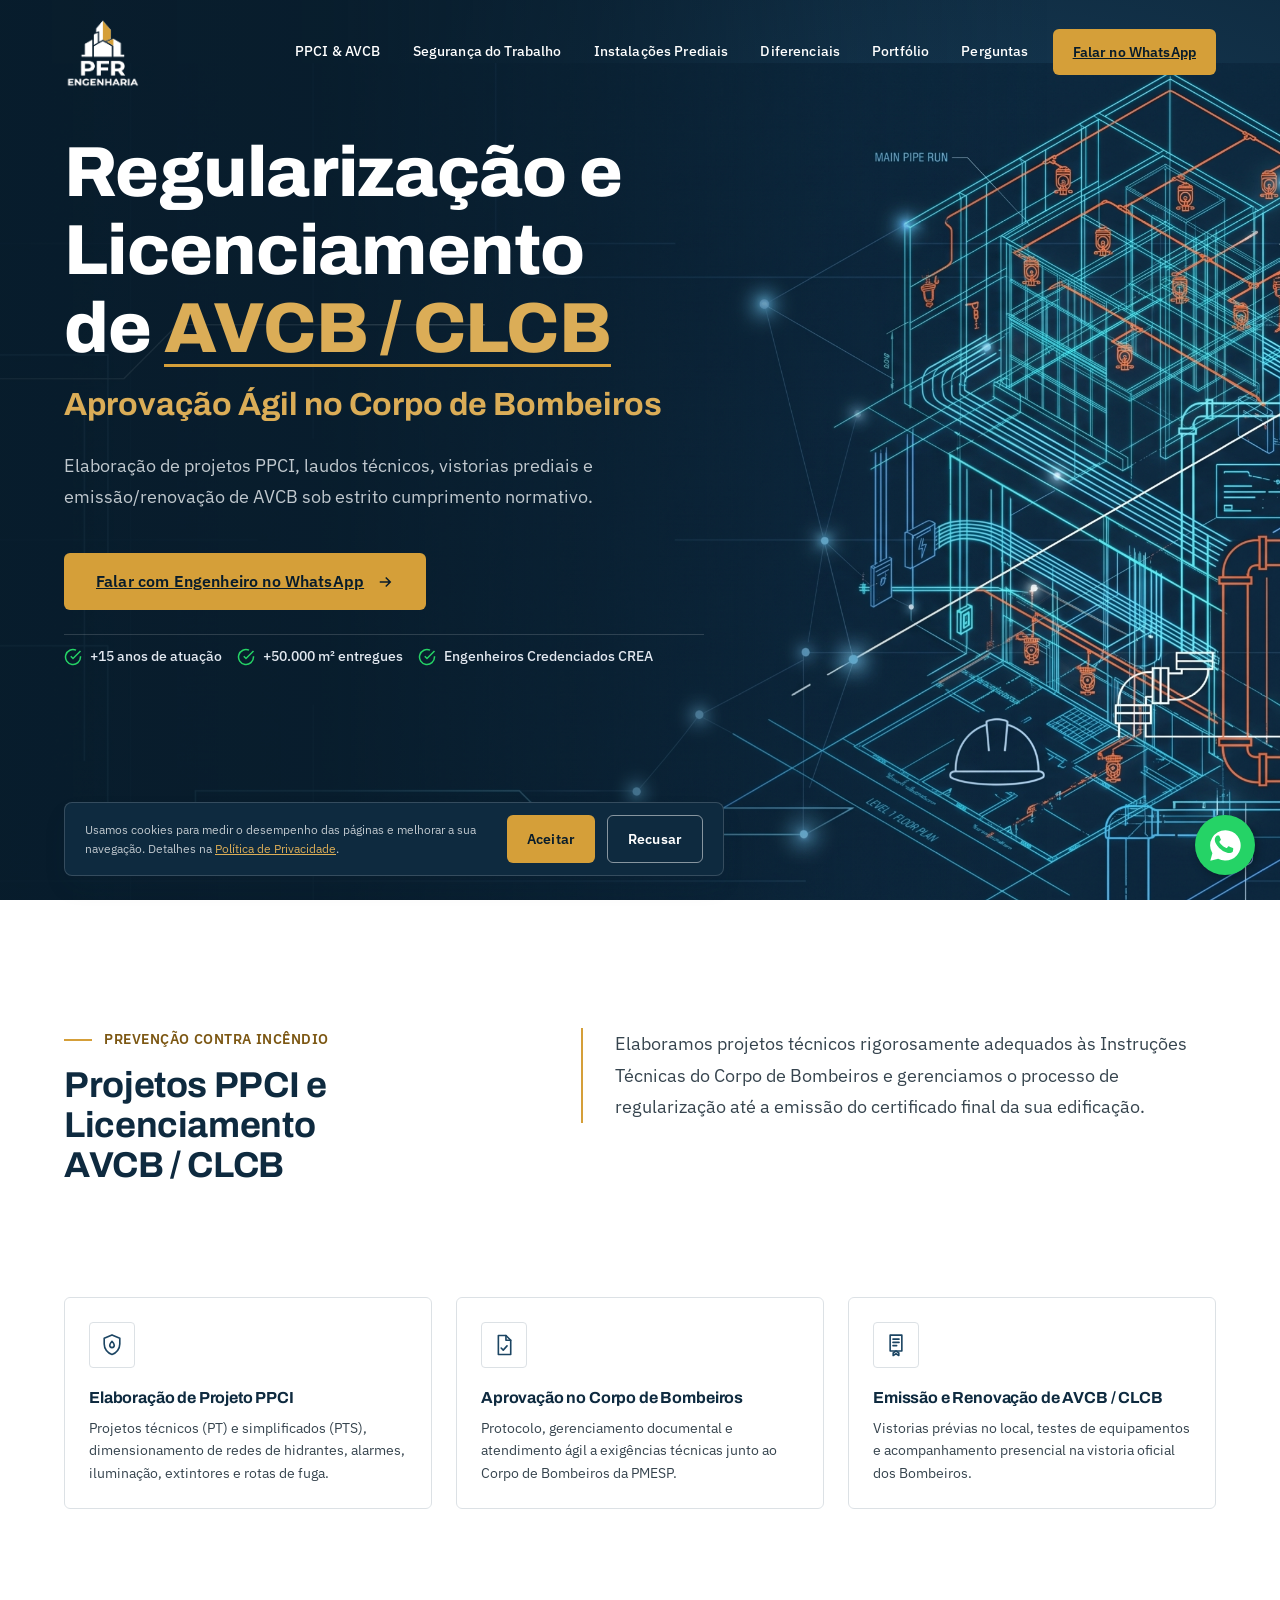
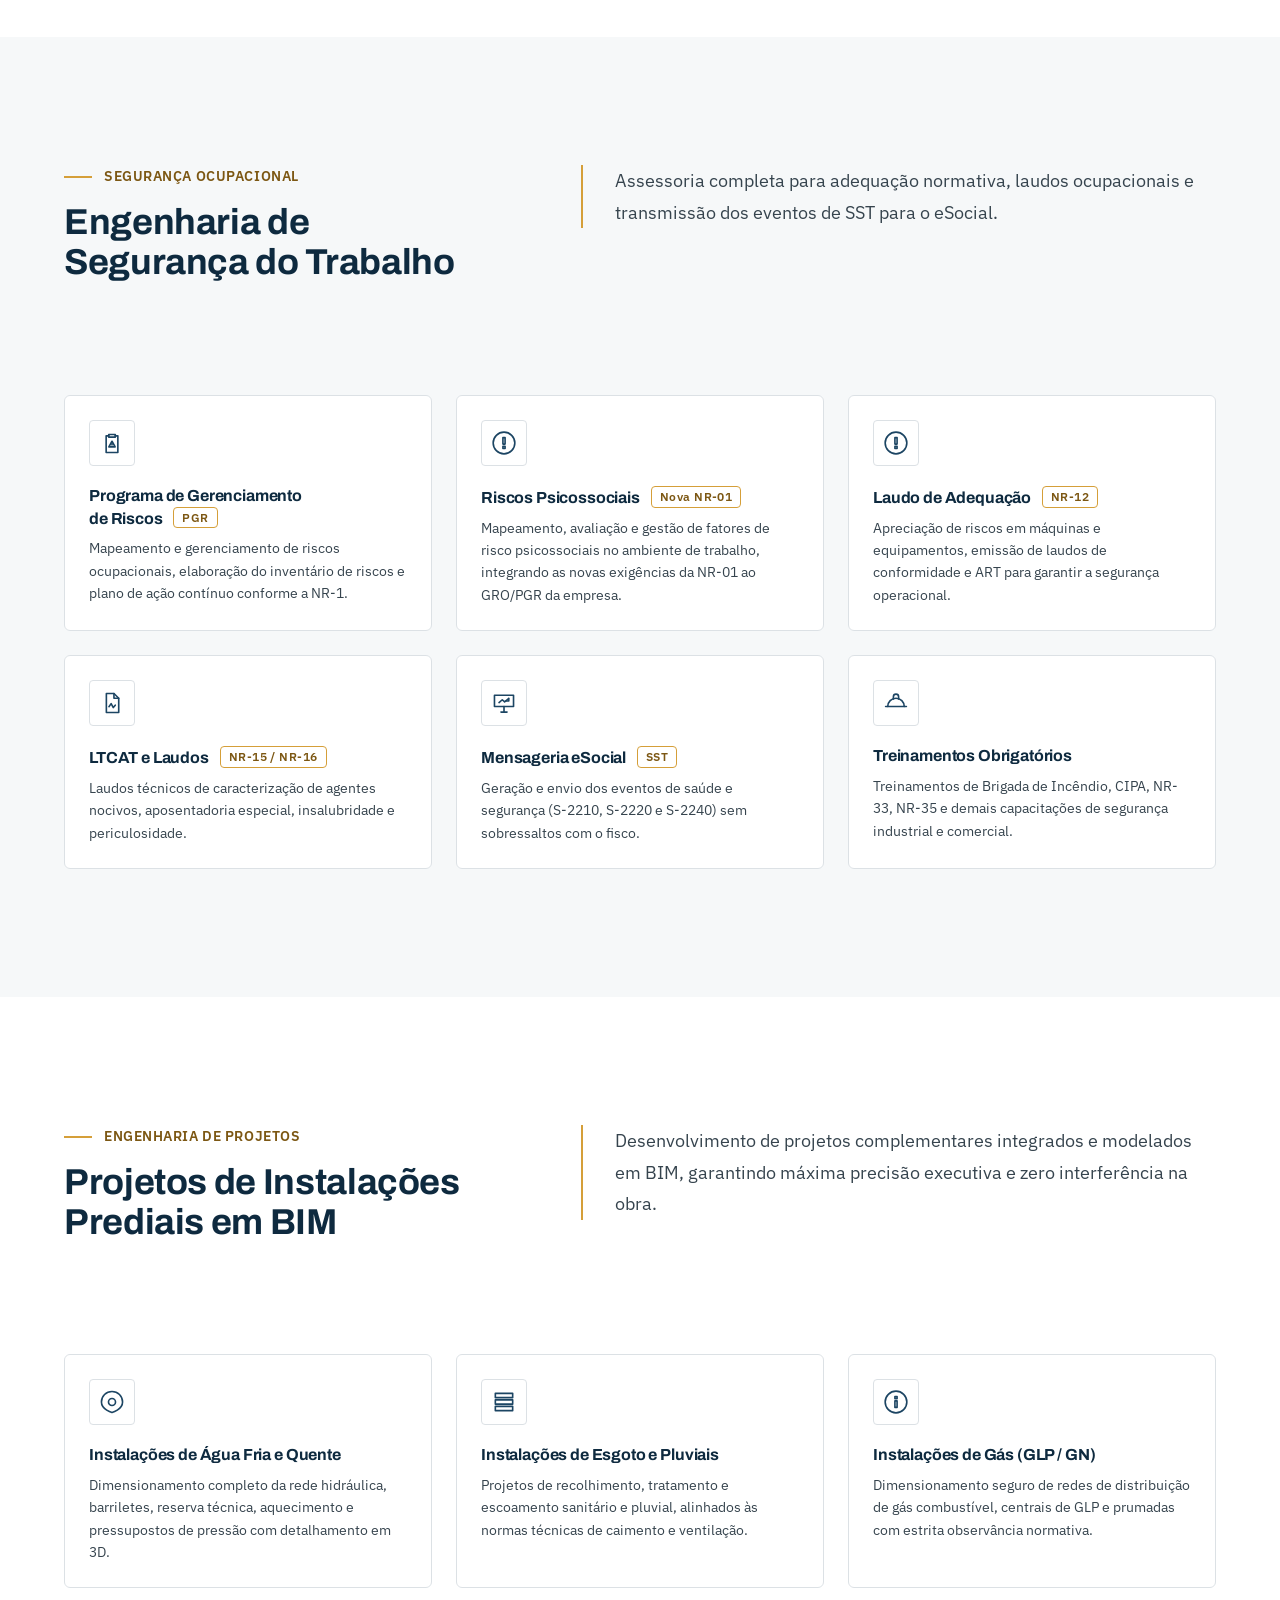
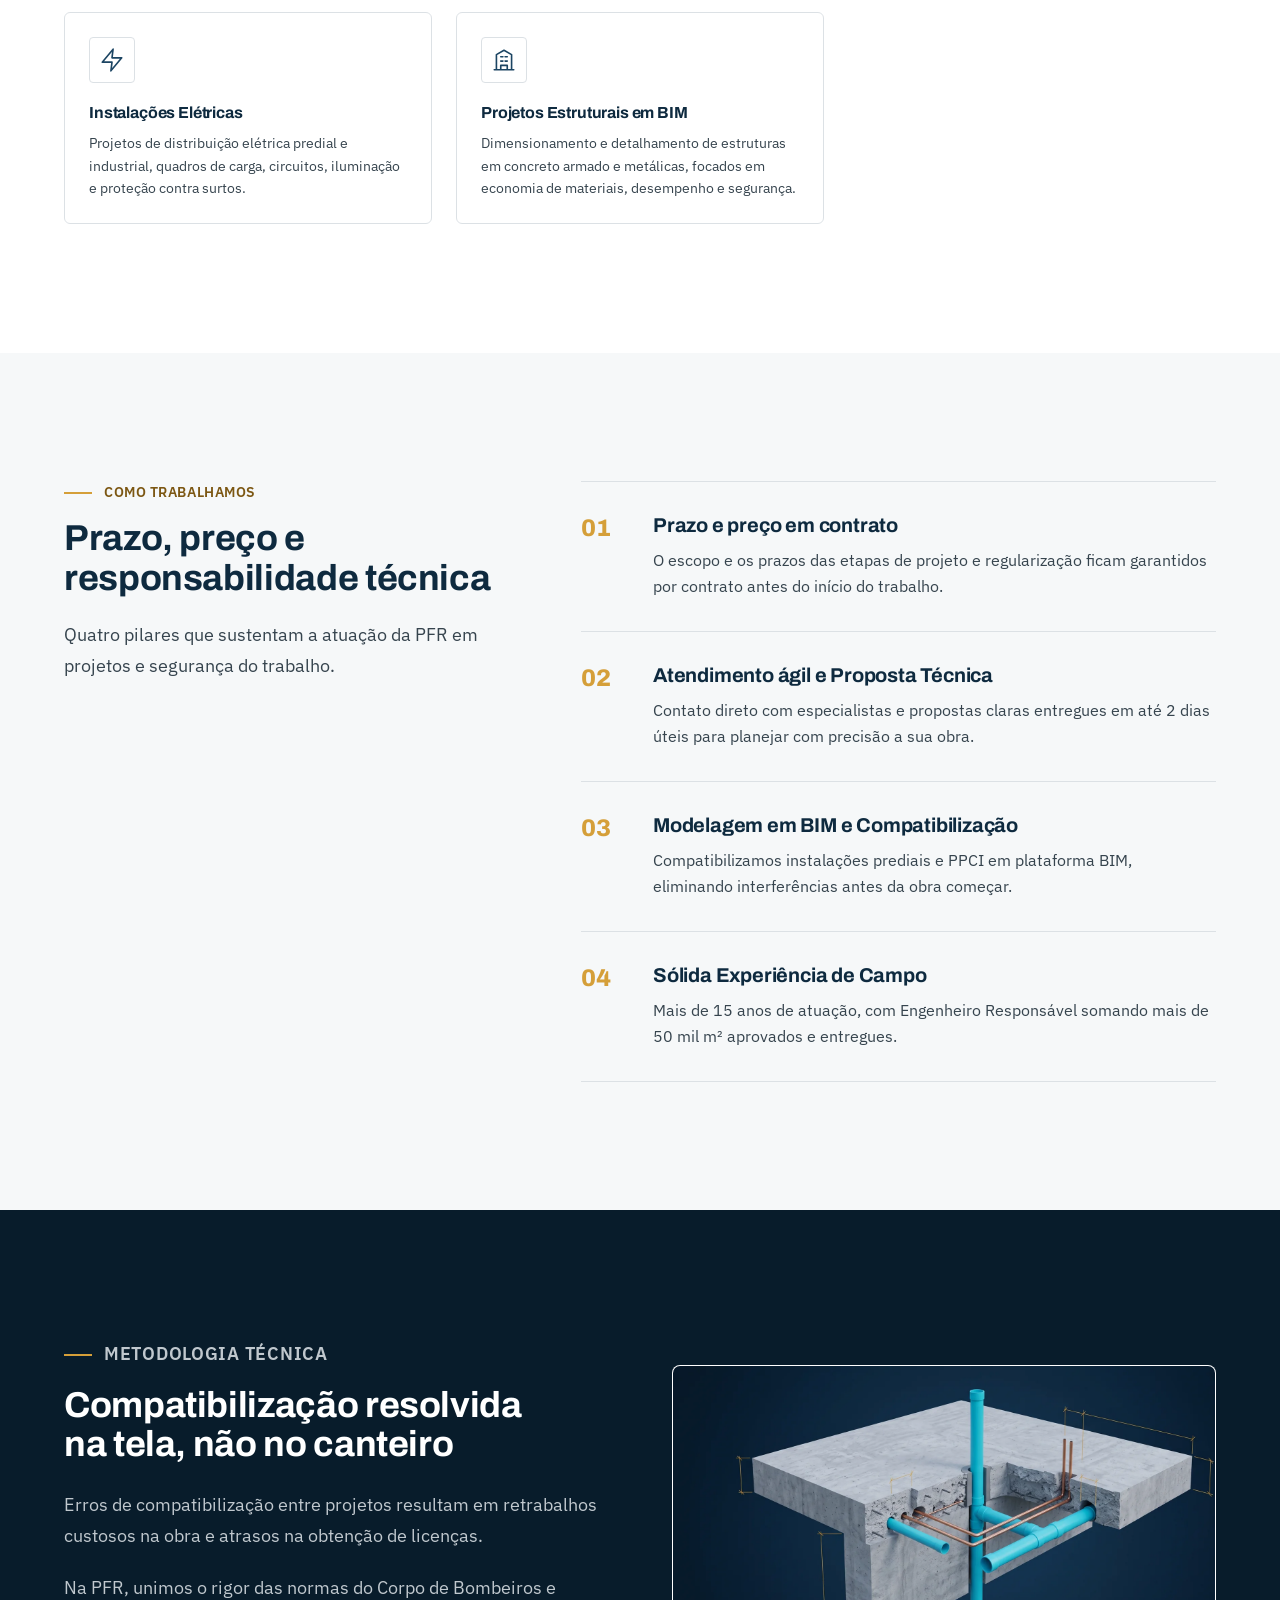
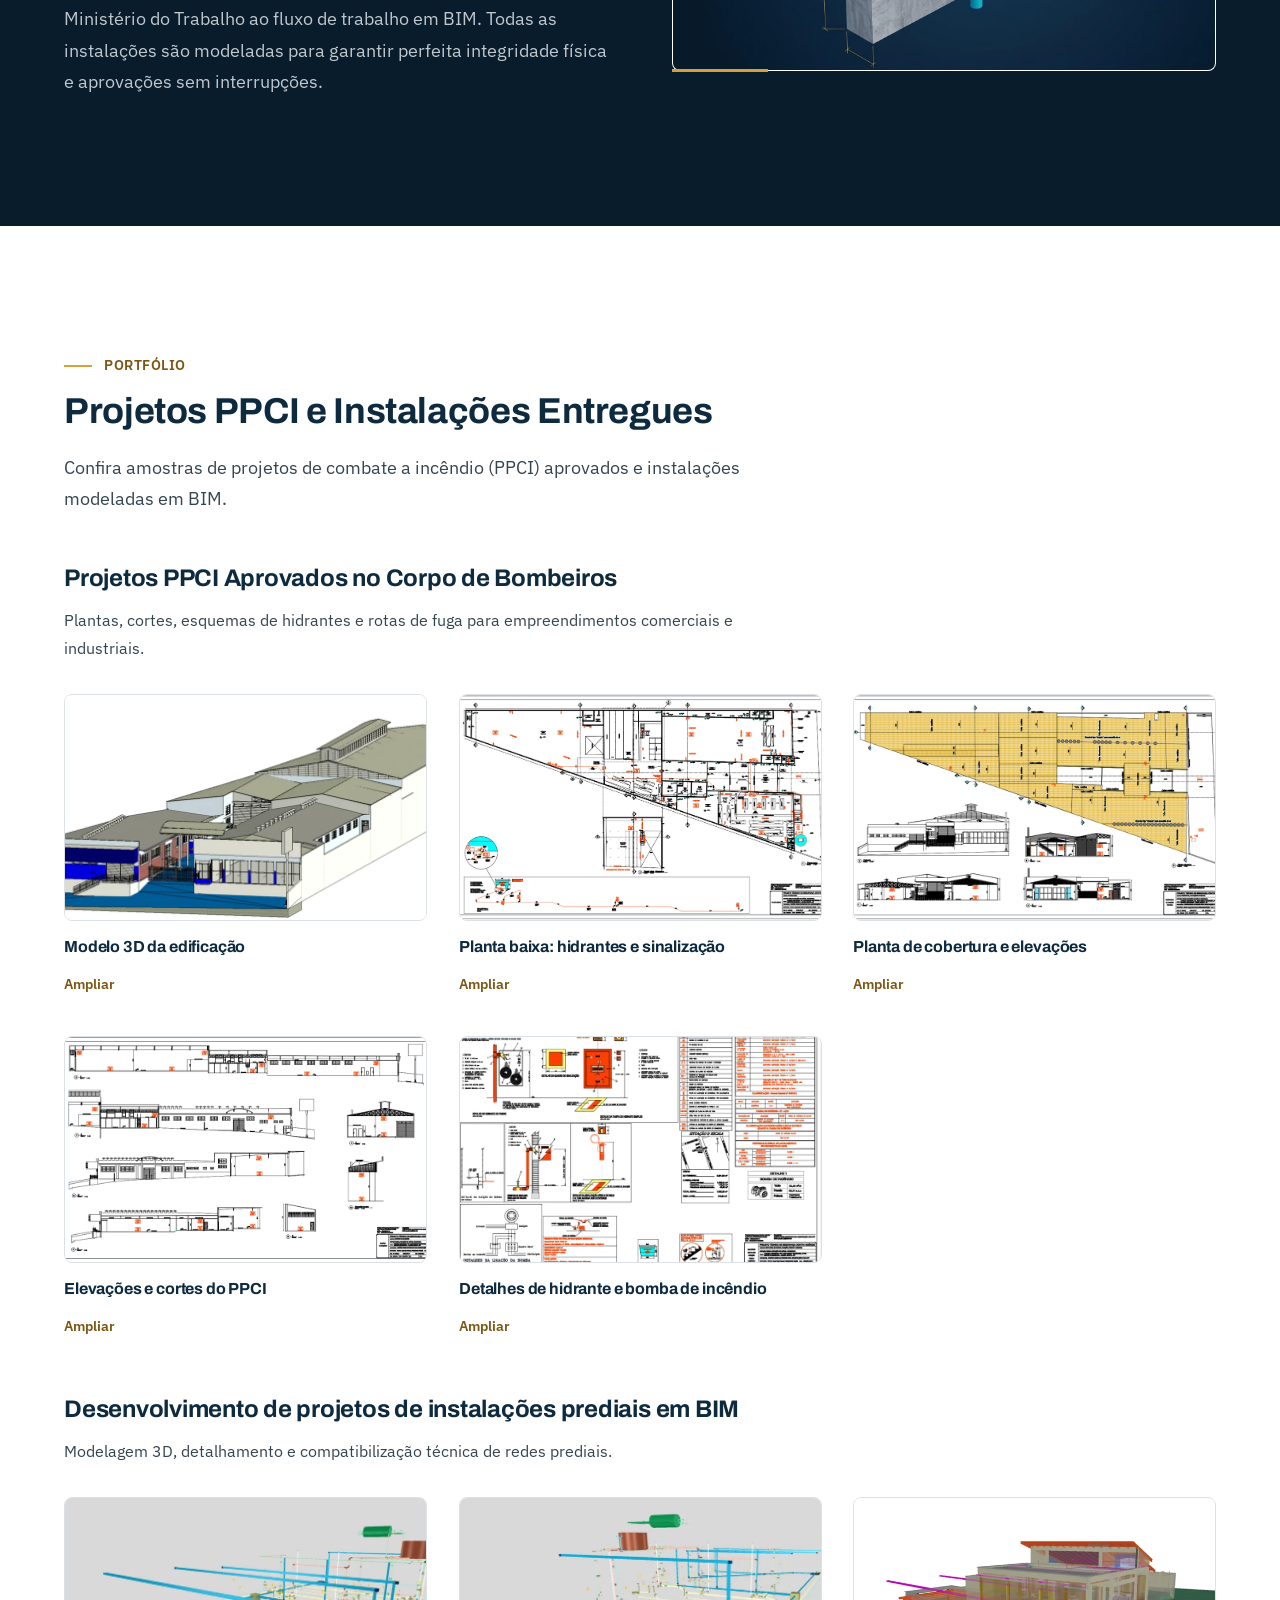
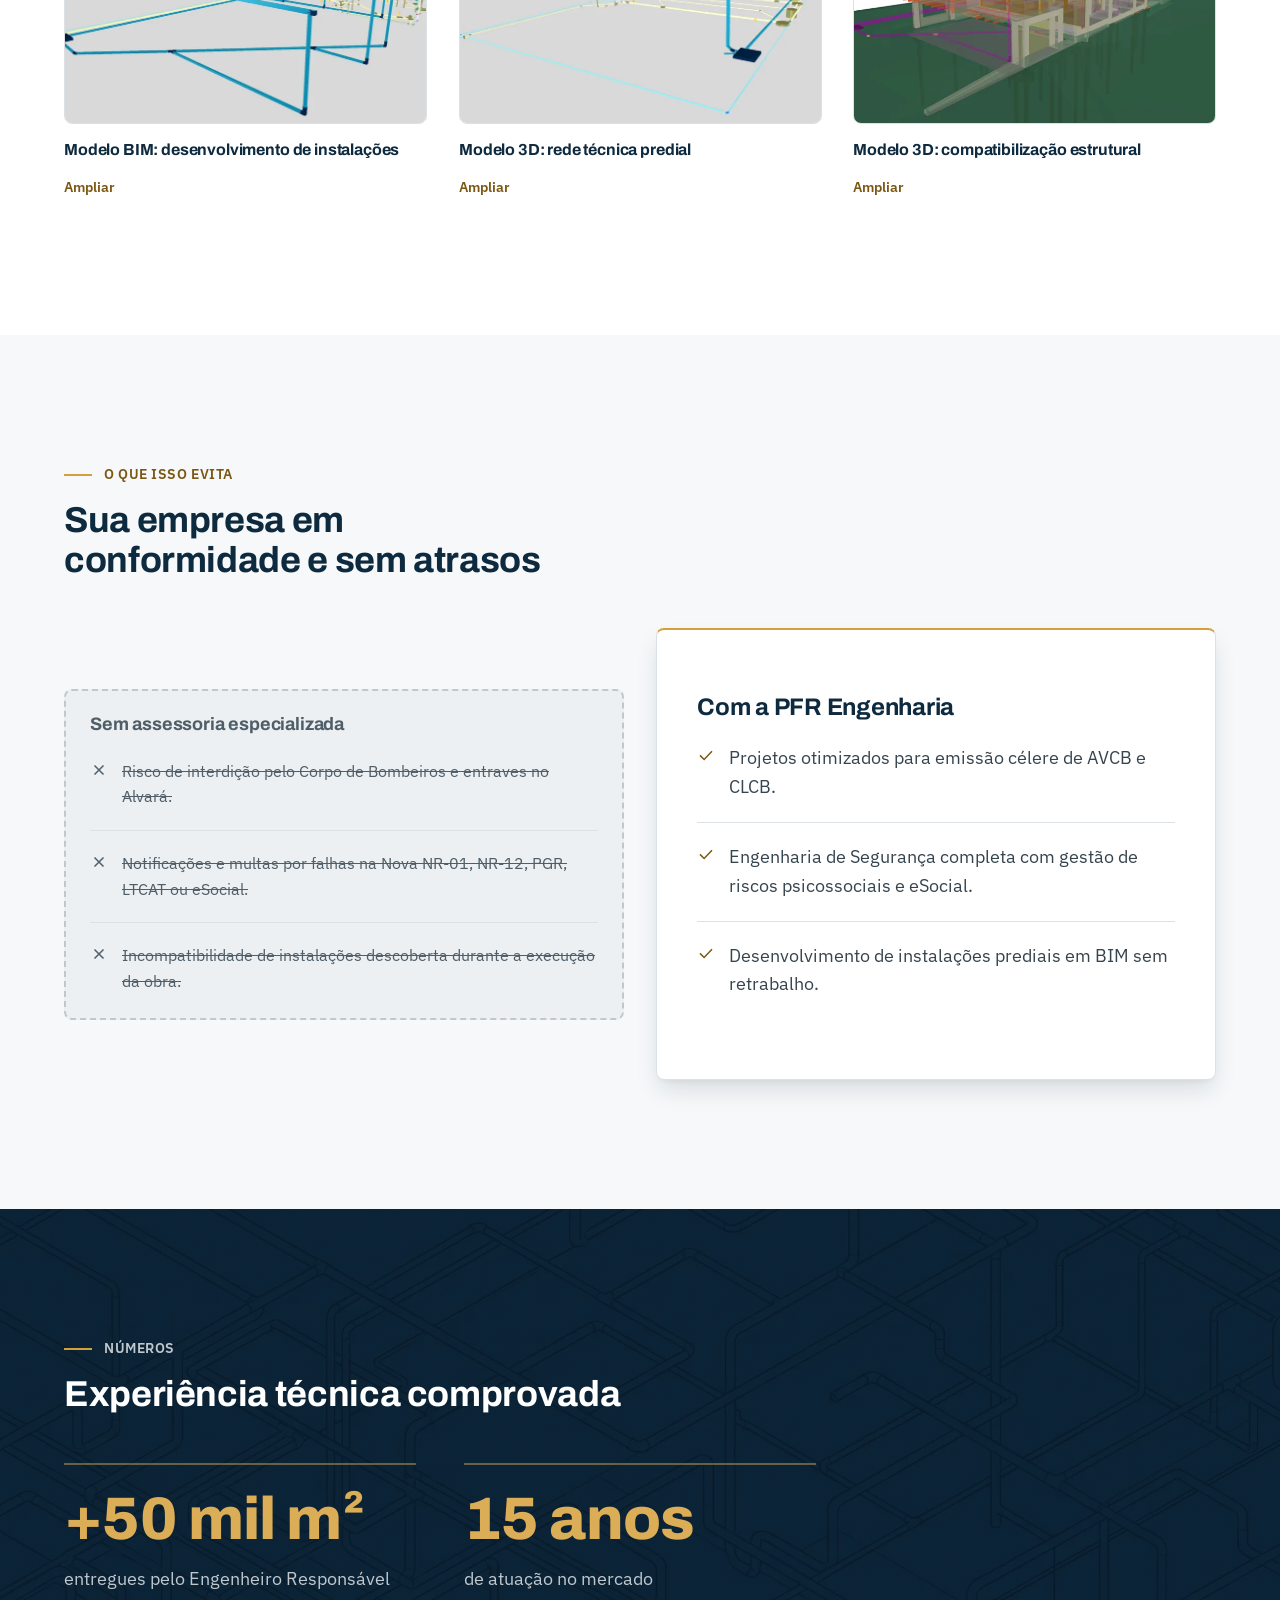
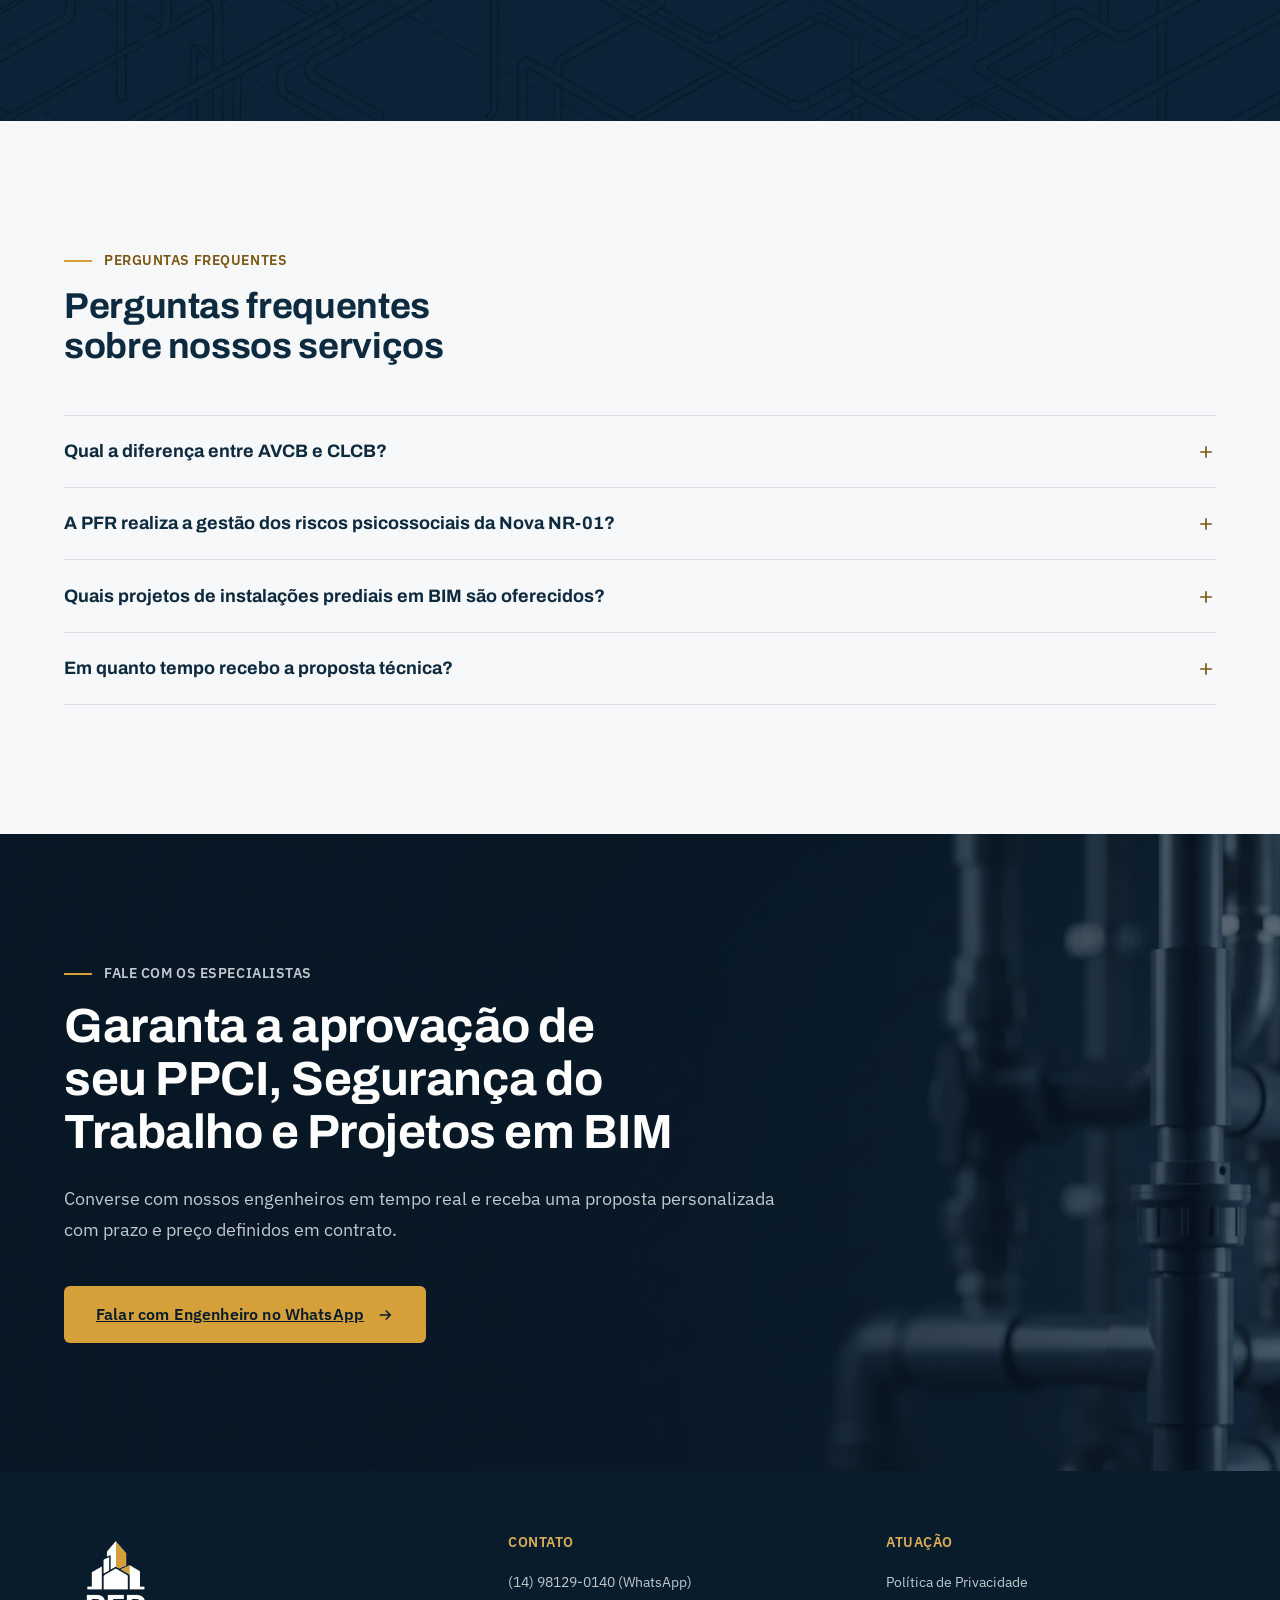
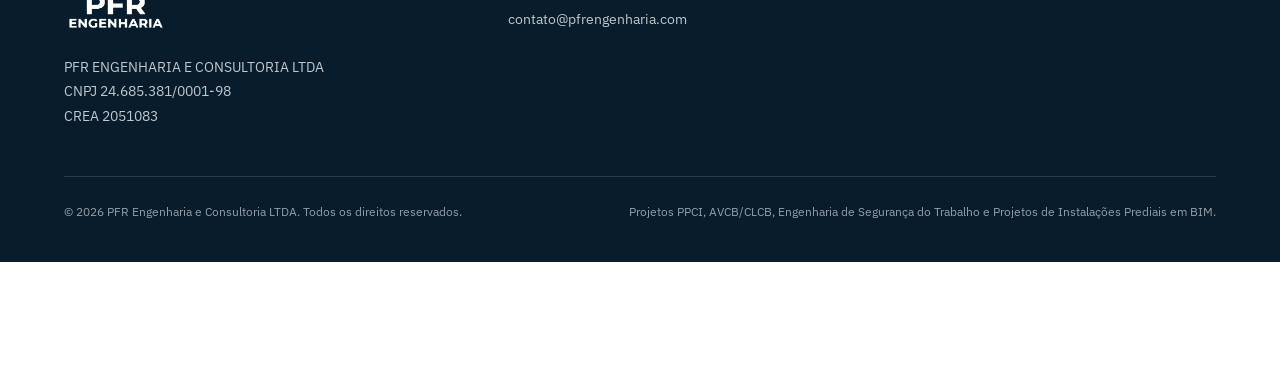
==== avcb/index.html @ 586db050 "Add files via upload" ====
<!DOCTYPE html>
<html lang="pt-BR" class="js">
<head>
<meta charset="utf-8">
<meta name="viewport" content="width=device-width, initial-scale=1">
<title>Regularização e Licenciamento de AVCB / CLCB | PFR Engenharia</title>
<meta name="description" content="Aprovação ágil no Corpo de Bombeiros. Projetos PPCI, laudos técnicos, vistorias prediais e emissão/renovação de AVCB e CLCB. Atendimento imediato via WhatsApp.">
<meta name="theme-color" content="#0E2A3F">
<link rel="canonical" href="https://www.pfrengenharia.com/avcb/">
<link rel="icon" href="/imagens/logo.png" type="image/png">

<meta property="og:type" content="website">
<meta property="og:title" content="Regularização e Licenciamento de AVCB / CLCB | PFR Engenharia">
<meta property="og:description" content="Projetos PPCI, laudos técnicos, vistorias e aprovação no Corpo de Bombeiros. Fale diretamente com nossos engenheiros.">
<meta property="og:image" content="/imagens/og-pfr.webp">

<link rel="preconnect" href="https://fonts.googleapis.com">
<link rel="preconnect" href="https://fonts.gstatic.com" crossorigin>
<link rel="stylesheet" href="https://fonts.googleapis.com/css2?family=Archivo:wght@700;800&family=IBM+Plex+Sans:wght@400;500;600&display=swap">

<link rel="stylesheet" href="/css/tokens.css">
<link rel="stylesheet" href="/css/style.css">

<style>
  .whatsapp-float {
    position: fixed;
    width: 60px;
    height: 60px;
    bottom: 25px;
    right: 25px;
    background-color: #25d366;
    color: #FFF;
    border-radius: 50px;
    text-align: center;
    font-size: 30px;
    box-shadow: 2px 2px 10px rgba(0, 0, 0, 0.3);
    z-index: 1000;
    display: flex;
    align-items: center;
    justify-content: center;
    text-decoration: none;
    transition: transform 0.3s ease, background-color 0.3s ease;
  }
  .whatsapp-float:hover {
    transform: scale(1.1);
    background-color: #128c7e;
    color: #FFF;
  }
  .whatsapp-float svg {
    width: 35px;
    height: 35px;
    fill: currentColor;
  }
  
  .hero__trust-badges {
    display: flex;
    flex-wrap: wrap;
    gap: 15px;
    margin-top: 1.5rem;
    padding: 10px 0;
    border-top: 1px solid rgba(255, 255, 255, 0.15);
  }
  .trust-badge {
    display: flex;
    align-items: center;
    gap: 8px;
    font-size: 0.875rem;
    color: #E2E8F0;
    font-weight: 500;
  }
  .trust-badge svg {
    color: #25d366;
    flex-shrink: 0;
  }
</style>

<!-- Consent Mode -->
<script>
window.dataLayer = window.dataLayer || [];
function gtag(){dataLayer.push(arguments);}
gtag('consent','default',{
  'ad_storage':'denied','ad_user_data':'denied','ad_personalization':'denied',
  'analytics_storage':'denied','functionality_storage':'granted',
  'security_storage':'granted','wait_for_update':500
});
</script>

<!-- Google tag (gtag.js) - Google Ads / Analytics -->
<script async src="https://www.googletagmanager.com/gtag/js?id=G-8R2DFW5LXR"></script>
<script>
  window.dataLayer = window.dataLayer || [];
  function gtag(){dataLayer.push(arguments);}
  gtag('js', new Date());

  gtag('config', 'G-8R2DFW5LXR');
</script>

<!-- Google tag (gtag.js) - AW-18337569699 -->
<script async src="https://www.googletagmanager.com/gtag/js?id=AW-18337569699"></script>
<script>
  window.dataLayer = window.dataLayer || [];
  function gtag(){dataLayer.push(arguments);}
  gtag('js', new Date());

  gtag('config', 'AW-18337569699');
</script>

<script>
  function trackWhatsAppConversion() {
    gtag('event', 'conversion', {
      'send_to': 'AW-18337569699/qNmxCPzM6-wcEKO3hKhE'
    });
  }

  document.addEventListener('DOMContentLoaded', function () {
    var whatsappLinks = document.querySelectorAll('a[href*="wa.me"]');
    whatsappLinks.forEach(function(link) {
      link.addEventListener('click', trackWhatsAppConversion);
    });
  });
</script>

<!-- Google Tag Manager -->
<script>(function(w,d,s,l,i){w[l]=w[l]||[];w[l].push({'gtm.start':
new Date().getTime(),event:'gtm.js'});var f=d.getElementsByTagName(s)[0],
j=d.createElement(s),dl=l!='dataLayer'?'&l='+l:'';j.async=true;j.src=
'https://www.googletagmanager.com/gtm.js?id='+i+dl;f.parentNode.insertBefore(j,f);
})(window,document,'script','dataLayer','GTM-W6MPN3ST');</script>
<!-- End Google Tag Manager -->

</head>
<body>
<!-- Google Tag Manager (noscript) -->
<noscript><iframe src="https://www.googletagmanager.com/ns.html?id=GTM-W6MPN3ST"
height="0" width="0" style="display:none;visibility:hidden"></iframe></noscript>
<!-- End Google Tag Manager (noscript) -->

<a class="sr-only" href="#conteudo">Ir para o conteúdo</a>

<!-- Botão Flutuante do WhatsApp -->
<a href="https://wa.me/5514981290140?text=Ol%C3%A1%21%20Vim%20pelo%20an%C3%BAncio%20de%20AVCB%2FPPCI%20e%20gostaria%20de%20falar%20com%20um%20engenheiro." class="whatsapp-float" target="_blank" rel="noopener" aria-label="Falar no WhatsApp com Engenheiro">
  <svg viewBox="0 0 32 32" aria-hidden="true">
    <path d="M16 2a13.9 13.9 0 0 0-12 21l-1.9 7 7.2-1.9A13.9 13.9 0 1 0 16 2zm6.8 19.3c-.3.8-1.7 1.5-2.4 1.6-.7.1-1.6.2-5.2-1.3-4.3-1.8-7.1-6.1-7.3-6.4-.2-.3-1.7-2.3-1.7-4.4s1.1-3.1 1.5-3.5c.4-.4.8-.5 1.1-.5h.8c.3 0 .6 0 .9.7.3.8 1.1 2.7 1.2 2.8.1.2.1.4 0 .6-.1.2-.2.4-.4.6l-.6.7c-.2.2-.4.4-.2.8.5.8 1.5 2.1 2.8 3.2 1.6 1.4 3 1.8 3.4 2 .4.2.6.1.8-.1l.9-1.1c.3-.3.6-.4 1-.2.4.1 2.4 1.1 2.8 1.3.4.2.7.3.8.5.1.3.1 1.4-.2 2.2z"/>
  </svg>
</a>

<header class="header" id="header">
  <div class="container header__inner">
    <a class="header__logo" href="/" aria-label="PFR Engenharia e Consultoria, página inicial">
      <img src="/imagens/logo-branca.png" alt="PFR Engenharia e Consultoria" width="677" height="653">
    </a>

    <nav class="nav" aria-label="Navegação principal">
      <a class="nav__link" href="#ppci-avcb">PPCI & AVCB</a>
      <a class="nav__link" href="#seguranca-trabalho">Segurança do Trabalho</a>
      <a class="nav__link" href="#instalacoes-prediais">Instalações Prediais</a>
      <a class="nav__link" href="#diferenciais">Diferenciais</a>
      <a class="nav__link" href="#portfolio">Portfólio</a>
      <a class="nav__link" href="#faq">Perguntas</a>
    </nav>

    <a id="cta-whatsapp1" class="btn btn--primary btn--sm header__cta" href="https://wa.me/5514981290140?text=Ol%C3%A1%21%20Vim%20pelo%20an%C3%BAncio%20de%20AVCB%2FPPCI%20e%20gostaria%20de%20falar%20com%20um%20engenheiro." target="_blank" rel="noopener"
       aria-label="Falar no WhatsApp com Engenheiro">Falar no WhatsApp</a>

    <button type="button" class="burger" id="burger" aria-label="Abrir menu" aria-expanded="false" aria-controls="drawer">
      <span aria-hidden="true"></span>
    </button>
  </div>
</header>

<div class="scrim" id="scrim"></div>

<aside class="drawer" id="drawer" aria-label="Menu" aria-hidden="true">
  <button type="button" class="drawer__close" id="drawerClose" aria-label="Fechar menu">&times;</button>
  <ul class="drawer__list">
    <li><a class="drawer__link" href="#ppci-avcb">PPCI & AVCB</a></li>
    <li><a class="drawer__link" href="#seguranca-trabalho">Segurança do Trabalho</a></li>
    <li><a class="drawer__link" href="#instalacoes-prediais">Instalações Prediais</a></li>
    <li><a class="drawer__link" href="#diferenciais">Diferenciais</a></li>
    <li><a class="drawer__link" href="#portfolio">Portfólio</a></li>
    <li><a class="drawer__link" href="#faq">Perguntas</a></li>
  </ul>
  <a id="cta-whatsapp4" class="btn btn--primary" href="https://wa.me/5514981290140?text=Ol%C3%A1%21%20Vim%20pelo%20an%C3%BAncio%20de%20AVCB%2FPPCI%20e%20gostaria%20de%20falar%20com%20um%20engenheiro." target="_blank" rel="noopener"
     aria-label="Falar no WhatsApp com Engenheiro">Falar no WhatsApp</a>
</aside>

<main id="conteudo">

  <!-- ============================ 1. HERO ============================ -->
  <section class="hero" id="hero">
    <div class="hero__grid" aria-hidden="true"></div>

    <div class="hero__media" data-parallax="0.05">
      <img class="hero-media" src="/imagens/hero-engenharia.jpg" alt="Esquema 3D em BIM de prevenção contra incêndio, elétrica e segurança do trabalho" width="2400" height="1430" fetchpriority="high" decoding="async">
    </div>

    <div class="hero__veil" aria-hidden="true"></div>

    <div class="container hero__inner">
      <div class="hero__col">
        <h1 class="hero__title" id="hero-title">Regularização e Licenciamento de <span class="u" data-underline>AVCB / CLCB</span></h1>
        <p class="hero__claim" id="hero-claim">Aprovação Ágil no Corpo de Bombeiros</p>
        <p class="hero__sub" id="hero-sub">Elaboração de projetos PPCI, laudos técnicos, vistorias prediais e emissão/renovação de AVCB sob estrito cumprimento normativo.</p>
        
        <div class="hero__actions">
          <a id="cta-whatsapp2" class="btn btn--primary" href="https://wa.me/5514981290140?text=Ol%C3%A1%21%20Vim%20pelo%20an%C3%BAncio%20de%20AVCB%2FPPCI%20e%20gostaria%20de%20falar%20com%20um%20engenheiro." target="_blank" rel="noopener"
       aria-label="Falar com Engenheiro no WhatsApp">Falar com Engenheiro no WhatsApp
            <svg viewBox="0 0 24 24" width="18" height="18" fill="none" stroke="currentColor" stroke-width="2" aria-hidden="true"><path d="M5 12h13M13 6l6 6-6 6"/></svg>
          </a>
        </div>

        <div class="hero__trust-badges">
          <div class="trust-badge">
            <svg viewBox="0 0 24 24" width="18" height="18" fill="none" stroke="currentColor" stroke-width="2"><path d="M22 11.08V12a10 10 0 1 1-5.93-9.14"/><polyline points="22 4 12 14.01 9 11.01"/></svg>
            +15 anos de atuação
          </div>
          <div class="trust-badge">
            <svg viewBox="0 0 24 24" width="18" height="18" fill="none" stroke="currentColor" stroke-width="2"><path d="M22 11.08V12a10 10 0 1 1-5.93-9.14"/><polyline points="22 4 12 14.01 9 11.01"/></svg>
            +50.000 m² entregues
          </div>
          <div class="trust-badge">
            <svg viewBox="0 0 24 24" width="18" height="18" fill="none" stroke="currentColor" stroke-width="2"><path d="M22 11.08V12a10 10 0 1 1-5.93-9.14"/><polyline points="22 4 12 14.01 9 11.01"/></svg>
            Engenheiros Credenciados CREA
          </div>
        </div>

      </div>
    </div>
  </section>

  <!-- ============================ 2. PPCI & AVCB ============================ -->
  <section class="section scope" id="ppci-avcb">
    <div class="container">
      <div class="scope__layout">

        <div data-reveal>
          <p class="eyebrow">Prevenção contra Incêndio</p>
          <h2 class="scope__title">Projetos PPCI e Licenciamento AVCB / CLCB</h2>
        </div>

        <div class="scope__body" data-reveal data-delay="1">
          <p>Elaboramos projetos técnicos rigorosamente adequados às Instruções Técnicas do Corpo de Bombeiros e gerenciamos o processo de regularização até a emissão do certificado final da sua edificação.</p>
        </div>

        <ul class="svc" data-reveal data-delay="2">
          <li class="svc__item">
            <span class="svc__icon" aria-hidden="true">
              <svg viewBox="0 0 24 24" width="26" height="26" fill="none" stroke="currentColor" stroke-width="1.5" stroke-linecap="round" stroke-linejoin="round">
                <path d="M12 2.7l7.2 3v5.4c0 4.3-3 8.3-7.2 9.6-4.2-1.3-7.2-5.3-7.2-9.6V5.7l7.2-3z"/>
                <path d="M12 8.6c1.4 1.5 2.1 2.7 2.1 3.7a2.1 2.1 0 1 1-4.2 0c0-1 .7-2.2 2.1-3.7z"/>
              </svg>
            </span>
            <h3 class="svc__title">Elaboração de Projeto PPCI</h3>
            <p>Projetos técnicos (PT) e simplificados (PTS), dimensionamento de redes de hidrantes, alarmes, iluminação, extintores e rotas de fuga.</p>
          </li>
          <li class="svc__item">
            <span class="svc__icon" aria-hidden="true">
              <svg viewBox="0 0 24 24" width="26" height="26" fill="none" stroke="currentColor" stroke-width="1.5" stroke-linecap="round" stroke-linejoin="round">
                <path d="M6.8 3.2h7l4.4 4.4v13.2H6.8z"/><path d="M13.8 3.2v4.4h4.4"/>
                <path d="M9.4 14.8l1.9 1.9 3.5-3.9"/>
              </svg>
            </span>
            <h3 class="svc__title">Aprovação no Corpo de Bombeiros</h3>
            <p>Protocolo, gerenciamento documental e atendimento ágil a exigências técnicas junto ao Corpo de Bombeiros da PMESP.</p>
          </li>
          <li class="svc__item">
            <span class="svc__icon" aria-hidden="true">
              <svg viewBox="0 0 24 24" width="26" height="26" fill="none" stroke="currentColor" stroke-width="1.5" stroke-linecap="round" stroke-linejoin="round">
                <path d="M6.6 2.9h10.8v14.6H6.6z"/><path d="M9.2 6.6h5.6M9.2 9.6h5.6M9.2 12.6h3.4"/>
                <path d="M12 17.5l2.6 1.8v2.4L12 20.1l-2.6 1.6v-2.4z"/>
              </svg>
            </span>
            <h3 class="svc__title">Emissão e Renovação de AVCB / CLCB</h3>
            <p>Vistorias prévias no local, testes de equipamentos e acompanhamento presencial na vistoria oficial dos Bombeiros.</p>
          </li>
        </ul>

      </div>
    </div>
  </section>

  <!-- ================= 3. SEGURANÇA DO TRABALHO ===================== -->
  <section class="section section--subtle scope" id="seguranca-trabalho">
    <div class="container">
      <div class="scope__layout">

        <div data-reveal>
          <p class="eyebrow">Segurança Ocupacional</p>
          <h2 class="scope__title">Engenharia de Segurança do Trabalho</h2>
        </div>

        <div class="scope__body" data-reveal data-delay="1">
          <p>Assessoria completa para adequação normativa, laudos ocupacionais e transmissão dos eventos de SST para o eSocial.</p>
        </div>

        <ul class="svc" data-reveal data-delay="2">
          <li class="svc__item">
            <span class="svc__icon" aria-hidden="true">
              <svg viewBox="0 0 24 24" width="26" height="26" fill="none" stroke="currentColor" stroke-width="1.5" stroke-linecap="round" stroke-linejoin="round">
                <path d="M9 4.2h6v2.4H9z"/><path d="M15 5.4h2.4v15.4H6.6V5.4H9"/>
                <path d="M12 10.4l2.9 5.2H9.1l2.9-5.2z"/><path d="M12 12.6v1.2"/>
              </svg>
            </span>
            <h3 class="svc__title">Programa de Gerenciamento de Riscos <span class="svc__sigla">PGR</span></h3>
            <p>Mapeamento e gerenciamento de riscos ocupacionais, elaboração do inventário de riscos e plano de ação contínuo conforme a NR-1.</p>
          </li>
          <li class="svc__item">
            <span class="svc__icon" aria-hidden="true">
              <svg viewBox="0 0 24 24" width="26" height="26" fill="none" stroke="currentColor" stroke-width="1.5" stroke-linecap="round" stroke-linejoin="round">
                <path d="M12 2a10 10 0 1 0 10 10A10 10 0 0 0 12 2zm1 15h-2v-2h2zm0-4h-2V7h2z"/>
              </svg>
            </span>
            <h3 class="svc__title">Riscos Psicossociais <span class="svc__sigla">Nova NR-01</span></h3>
            <p>Mapeamento, avaliação e gestão de fatores de risco psicossociais no ambiente de trabalho, integrando as novas exigências da NR-01 ao GRO/PGR da empresa.</p>
          </li>
          <li class="svc__item">
            <span class="svc__icon" aria-hidden="true">
              <svg viewBox="0 0 24 24" width="26" height="26" fill="none" stroke="currentColor" stroke-width="1.5" stroke-linecap="round" stroke-linejoin="round">
                <path d="M12 2a10 10 0 1 0 10 10A10 10 0 0 0 12 2zm1 15h-2v-2h2zm0-4h-2V7h2z"/>
              </svg>
            </span>
            <h3 class="svc__title">Laudo de Adequação <span class="svc__sigla">NR-12</span></h3>
            <p>Apreciação de riscos em máquinas e equipamentos, emissão de laudos de conformidade e ART para garantir a segurança operacional.</p>
          </li>
          <li class="svc__item">
            <span class="svc__icon" aria-hidden="true">
              <svg viewBox="0 0 24 24" width="26" height="26" fill="none" stroke="currentColor" stroke-width="1.5" stroke-linecap="round" stroke-linejoin="round">
                <path d="M6.8 3.2h7l4.4 4.4v13.2H6.8z"/><path d="M13.8 3.2v4.4h4.4"/>
                <path d="M9.2 15.4l2-2.8 2 3.6 1.8-2.2"/>
              </svg>
            </span>
            <h3 class="svc__title">LTCAT e Laudos <span class="svc__sigla">NR-15 / NR-16</span></h3>
            <p>Laudos técnicos de caracterização de agentes nocivos, aposentadoria especial, insalubridade e periculosidade.</p>
          </li>
          <li class="svc__item">
            <span class="svc__icon" aria-hidden="true">
              <svg viewBox="0 0 24 24" width="26" height="26" fill="none" stroke="currentColor" stroke-width="1.5" stroke-linecap="round" stroke-linejoin="round">
                <path d="M3.2 4.8h17.6v10.4H3.2z"/><path d="M9.2 20.4h5.6M12 15.2v5.2"/>
                <path d="M7.4 11.6l3-2.6 2.2 2 3.6-3"/><path d="M16.2 8v2.6h-2.6" transform="translate(.2 -.4)"/>
              </svg>
            </span>
            <h3 class="svc__title">Mensageria eSocial <span class="svc__sigla">SST</span></h3>
            <p>Geração e envio dos eventos de saúde e segurança (S-2210, S-2220 e S-2240) sem sobressaltos com o fisco.</p>
          </li>
          <li class="svc__item">
            <span class="svc__icon" aria-hidden="true">
              <svg viewBox="0 0 24 24" width="26" height="26" fill="none" stroke="currentColor" stroke-width="1.5" stroke-linecap="round" stroke-linejoin="round">
                <path d="M4.4 15.2a7.6 7.6 0 0 1 15.2 0"/><path d="M2.4 15.2h19.2"/>
                <path d="M9.6 8.4V6.2a2.4 2.4 0 0 1 4.8 0v2.2"/>
              </svg>
            </span>
            <h3 class="svc__title">Treinamentos Obrigatórios</h3>
            <p>Treinamentos de Brigada de Incêndio, CIPA, NR-33, NR-35 e demais capacitações de segurança industrial e comercial.</p>
          </li>
        </ul>

      </div>
    </div>
  </section>

  <!-- ================= 4. INSTALAÇÕES PREDIAIS ===================== -->
  <section class="section scope" id="instalacoes-prediais">
    <div class="container">
      <div class="scope__layout">

        <div data-reveal>
          <p class="eyebrow">Engenharia de Projetos</p>
          <h2 class="scope__title">Projetos de Instalações Prediais em BIM</h2>
        </div>

        <div class="scope__body" data-reveal data-delay="1">
          <p>Desenvolvimento de projetos complementares integrados e modelados em BIM, garantindo máxima precisão executiva e zero interferência na obra.</p>
        </div>

        <ul class="svc" data-reveal data-delay="2">
          <li class="svc__item">
            <span class="svc__icon" aria-hidden="true">
              <svg viewBox="0 0 24 24" width="26" height="26" fill="none" stroke="currentColor" stroke-width="1.5" stroke-linecap="round" stroke-linejoin="round">
                <path d="M12 2.25c-5.384 0-9.75 4.366-9.75 9.75 0 7.142 9.75 9.75 9.75 9.75s9.75-2.608 9.75-9.75c0-5.384-4.366-9.75-9.75-9.75zm0 13a3.25 3.25 0 1 1 0-6.5 3.25 3.25 0 0 1 0 6.5z"/>
              </svg>
            </span>
            <h3 class="svc__title">Instalações de Água Fria e Quente</h3>
            <p>Dimensionamento completo da rede hidráulica, barriletes, reserva técnica, aquecimento e pressupostos de pressão com detalhamento em 3D.</p>
          </li>
          <li class="svc__item">
            <span class="svc__icon" aria-hidden="true">
              <svg viewBox="0 0 24 24" width="26" height="26" fill="none" stroke="currentColor" stroke-width="1.5" stroke-linecap="round" stroke-linejoin="round">
                <path d="M4 4h16v4H4zm0 6h16v4H4zm0 6h16v4H4z"/>
              </svg>
            </span>
            <h3 class="svc__title">Instalações de Esgoto e Pluviais</h3>
            <p>Projetos de recolhimento, tratamento e escoamento sanitário e pluvial, alinhados às normas técnicas de caimento e ventilação.</p>
          </li>
          <li class="svc__item">
            <span class="svc__icon" aria-hidden="true">
              <svg viewBox="0 0 24 24" width="26" height="26" fill="none" stroke="currentColor" stroke-width="1.5" stroke-linecap="round" stroke-linejoin="round">
                <path d="M12 2C6.48 2 2 6.48 2 12s4.48 10 10 10 10-4.48 10-10S17.52 2 12 2zm1 15h-2v-6h2v6zm0-8h-2V7h2v2z"/>
              </svg>
            </span>
            <h3 class="svc__title">Instalações de Gás (GLP / GN)</h3>
            <p>Dimensionamento seguro de redes de distribuição de gás combustível, centrais de GLP e prumadas com estrita observância normativa.</p>
          </li>
          <li class="svc__item">
            <span class="svc__icon" aria-hidden="true">
              <svg viewBox="0 0 24 24" width="26" height="26" fill="none" stroke="currentColor" stroke-width="1.5" stroke-linecap="round" stroke-linejoin="round">
                <path d="M13 2L3 14h9l-1 8 10-12h-9l1-8z"/>
              </svg>
            </span>
            <h3 class="svc__title">Instalações Elétricas</h3>
            <p>Projetos de distribuição elétrica predial e industrial, quadros de carga, circuitos, iluminação e proteção contra surtos.</p>
          </li>
          <li class="svc__item">
            <span class="svc__icon" aria-hidden="true">
              <svg viewBox="0 0 24 24" width="26" height="26" fill="none" stroke="currentColor" stroke-width="1.5" stroke-linecap="round" stroke-linejoin="round">
                <path d="M3 21h18M5 21V7l7-4 7 4v14M9 21v-4h6v4M9 9h2M13 9h2M9 13h2M13 13h2"/>
              </svg>
            </span>
            <h3 class="svc__title">Projetos Estruturais em BIM</h3>
            <p>Dimensionamento e detalhamento de estruturas em concreto armado e metálicas, focados em economia de materiais, desempenho e segurança.</p>
          </li>
        </ul>

      </div>
    </div>
  </section>

  <!-- ======================= 5. DIFERENCIAIS ======================== -->
  <section class="section section--subtle" id="diferenciais">
    <div class="container">
      <div class="diff__layout">

        <div class="section__head diff__head" data-reveal>
          <p class="eyebrow">Como trabalhamos</p>
          <h2 class="section__title">Prazo, preço e responsabilidade técnica</h2>
          <p class="section__intro">Quatro pilares que sustentam a atuação da PFR em projetos e segurança do trabalho.</p>
        </div>

        <ol class="edlist">
          <li class="edlist__item" data-reveal>
            <span class="edlist__idx" aria-hidden="true">01</span>
            <div class="edlist__body">
              <h3 class="edlist__title">Prazo e preço em contrato</h3>
              <p>O escopo e os prazos das etapas de projeto e regularização ficam garantidos por contrato antes do início do trabalho.</p>
            </div>
          </li>
          <li class="edlist__item" data-reveal data-delay="1">
            <span class="edlist__idx" aria-hidden="true">02</span>
            <div class="edlist__body">
              <h3 class="edlist__title">Atendimento ágil e Proposta Técnica</h3>
              <p>Contato direto com especialistas e propostas claras entregues em até 2 dias úteis para planejar com precisão a sua obra.</p>
            </div>
          </li>
          <li class="edlist__item" data-reveal data-delay="2">
            <span class="edlist__idx" aria-hidden="true">03</span>
            <div class="edlist__body">
              <h3 class="edlist__title">Modelagem em BIM e Compatibilização</h3>
              <p>Compatibilizamos instalações prediais e PPCI em plataforma BIM, eliminando interferências antes da obra começar.</p>
            </div>
          </li>
          <li class="edlist__item" data-reveal data-delay="3">
            <span class="edlist__idx" aria-hidden="true">04</span>
            <div class="edlist__body">
              <h3 class="edlist__title">Sólida Experiência de Campo</h3>
              <p>Mais de 15 anos de atuação, com Engenheiro Responsável somando mais de 50 mil m² aprovados e entregues.</p>
            </div>
          </li>
        </ol>

      </div>
    </div>
  </section>

  <!-- ==================== 6. METODOLOGIA ==================== -->
  <section class="section section--dark" id="metodologia">
    <div class="container split">

      <div class="split__text">
        <p class="eyebrow eyebrow--on-dark">Metodologia Técnica</p>
        <h2 class="section__title">Compatibilização resolvida na tela, não no canteiro</h2>
        <p>Erros de compatibilização entre projetos resultam em retrabalhos custosos na obra e atrasos na obtenção de licenças.</p>
        <p>Na PFR, unimos o rigor das normas do Corpo de Bombeiros e Ministério do Trabalho ao fluxo de trabalho em BIM. Todas as instalações são modeladas para garantir perfeita integridade física e aprovações sem interrupções.</p>
      </div>

      <figure class="split__media" data-reveal>
        <span class="media">
          <img src="/imagens/metodologia-compatibilizacao.webp" alt="Compatibilização tridimensional de instalações de segurança contra incêndio e infraestrutura predial" width="1600" height="1002" loading="lazy" decoding="async">
        </span>
      </figure>

    </div>
  </section>

  <!-- ========================= 7. PORTFÓLIO ========================== -->
  <section class="section" id="portfolio">
    <div class="container">

      <div class="section__head" data-reveal>
        <p class="eyebrow">Portfólio</p>
        <h2 class="section__title">Projetos PPCI e Instalações Entregues</h2>
        <p class="section__intro">Confira amostras de projetos de combate a incêndio (PPCI) aprovados e instalações modeladas em BIM.</p>
      </div>

      <div class="folio__group" data-reveal>
        <h3 class="folio__grouptitle">Projetos PPCI Aprovados no Corpo de Bombeiros</h3>
        <p class="folio__groupintro">Plantas, cortes, esquemas de hidrantes e rotas de fuga para empreendimentos comerciais e industriais.</p>
      </div>

      <div class="folio" id="folioPpci" data-gallery="ppci">

        <article class="folio__card" data-reveal>
          <span class="folio__media">
            <img src="/imagens/portfolio/ppci-1-modelo-3d-edificacao.webp" alt="Modelo 3D da edificação usada como base do projeto PPCI" width="1087" height="454" loading="lazy" decoding="async">
          </span>
          <h4 class="folio__title">Modelo 3D da edificação</h4>
          <button type="button" class="folio__btn" data-lb="6" aria-label="Ampliar imagem: Modelo 3D da edificação">Ampliar</button>
        </article>

        <article class="folio__card" data-reveal data-delay="1">
          <span class="folio__media">
            <img src="/imagens/portfolio/ppci-2-planta-baixa-hidrantes.webp" alt="Planta baixa do PPCI com rede de hidrantes, extintores e sinalização de emergência" width="995" height="569" loading="lazy" decoding="async">
          </span>
          <h4 class="folio__title">Planta baixa: hidrantes e sinalização</h4>
          <button type="button" class="folio__btn" data-lb="7" aria-label="Ampliar imagem: Planta baixa: hidrantes e sinalização">Ampliar</button>
        </article>

        <article class="folio__card" data-reveal data-delay="2">
          <span class="folio__media">
            <img src="/imagens/portfolio/ppci-3-planta-cobertura-elevacoes.webp" alt="Prancha de PPCI com planta de cobertura e elevações da edificação" width="996" height="568" loading="lazy" decoding="async">
          </span>
          <h4 class="folio__title">Planta de cobertura e elevações</h4>
          <button type="button" class="folio__btn" data-lb="8" aria-label="Ampliar imagem: Planta de cobertura e elevações">Ampliar</button>
        </article>

        <article class="folio__card" data-reveal>
          <span class="folio__media">
            <img src="/imagens/portfolio/ppci-4-elevacoes-cortes.webp" alt="Prancha de PPCI com elevações e cortes indicando a sinalização de emergência" width="993" height="564" loading="lazy" decoding="async">
          </span>
          <h4 class="folio__title">Elevações e cortes do PPCI</h4>
          <button type="button" class="folio__btn" data-lb="9" aria-label="Ampliar imagem: Elevações e cortes do PPCI">Ampliar</button>
        </article>

        <article class="folio__card" data-reveal data-delay="1">
          <span class="folio__media">
            <img src="/imagens/portfolio/ppci-5-detalhes-hidrante-bomba.webp" alt="Prancha de detalhes do PPCI: hidrante de parede, bomba de incêndio e quadro de sinalização" width="846" height="586" loading="lazy" decoding="async">
          </span>
          <h4 class="folio__title">Detalhes de hidrante e bomba de incêndio</h4>
          <button type="button" class="folio__btn" data-lb="10" aria-label="Ampliar imagem: Detalhes de hidrante e bomba de incêndio">Ampliar</button>
        </article>

      </div>

      <div class="folio__group" data-reveal style="margin-top: 3rem;">
        <h3 class="folio__grouptitle">Desenvolvimento de projetos de instalações prediais em BIM</h3>
        <p class="folio__groupintro">Modelagem 3D, detalhamento e compatibilização técnica de redes prediais.</p>
      </div>

      <div class="folio" id="folio" data-gallery="hidrossanitario">

        <article class="folio__card" data-reveal>
          <span class="folio__media">
            <img src="/imagens/portfolio/portfolio-1-modelo-bim-instalacao.webp" alt="Modelo BIM: desenvolvimento de projetos de instalações prediais" width="1032" height="457" loading="lazy" decoding="async">
          </span>
          <h4 class="folio__title">Modelo BIM: desenvolvimento de instalações</h4>
          <button type="button" class="folio__btn" data-lb="0" aria-label="Ampliar imagem: Modelo BIM: desenvolvimento de instalações">Ampliar</button>
        </article>

        <article class="folio__card" data-reveal data-delay="1">
          <span class="folio__media">
            <img src="/imagens/portfolio/portfolio-2-modelo-3d-rede.webp" alt="Modelo 3D: rede técnica predial" width="864" height="465" loading="lazy" decoding="async">
          </span>
          <h4 class="folio__title">Modelo 3D: rede técnica predial</h4>
          <button type="button" class="folio__btn" data-lb="2" aria-label="Ampliar imagem: Modelo 3D: rede técnica predial">Ampliar</button>
        </article>

        <article class="folio__card" data-reveal data-delay="2">
          <span class="folio__media">
            <img src="/imagens/portfolio/portfolio-4-modelo-3d-estrutura.webp" alt="Modelo 3D: compatibilização predial com a estrutura" width="974" height="435" loading="lazy" decoding="async">
          </span>
          <h4 class="folio__title">Modelo 3D: compatibilização estrutural</h4>
          <button type="button" class="folio__btn" data-lb="5" aria-label="Ampliar imagem: Modelo 3D: compatibilização estrutural">Ampliar</button>
        </article>

      </div>

    </div>
  </section>

  <!-- ========================= 8. COMPARATIVO ======================== -->
  <section class="section section--subtle" id="comparativo">
    <div class="container">

      <div class="section__head" data-reveal>
        <p class="eyebrow">O que isso evita</p>
        <h2 class="section__title">Sua empresa em conformidade e sem atrasos</h2>
      </div>

      <div class="vs">

        <article class="vs__card vs__card--market" data-reveal>
          <h3 class="vs__cardtitle">Sem assessoria especializada</h3>
          <ul class="vs__list">
            <li>
              <svg class="vs__mark" viewBox="0 0 24 24" fill="none" stroke="currentColor" stroke-width="2" aria-hidden="true"><path d="M6 6l12 12M18 6L6 18"/></svg>
              Risco de interdição pelo Corpo de Bombeiros e entraves no Alvará.
            </li>
            <li>
              <svg class="vs__mark" viewBox="0 0 24 24" fill="none" stroke="currentColor" stroke-width="2" aria-hidden="true"><path d="M6 6l12 12M18 6L6 18"/></svg>
              Notificações e multas por falhas na Nova NR-01, NR-12, PGR, LTCAT ou eSocial.
            </li>
            <li>
              <svg class="vs__mark" viewBox="0 0 24 24" fill="none" stroke="currentColor" stroke-width="2" aria-hidden="true"><path d="M6 6l12 12M18 6L6 18"/></svg>
              Incompatibilidade de instalações descoberta durante a execução da obra.
            </li>
          </ul>
        </article>

        <article class="vs__card vs__card--brand" data-reveal data-delay="1">
          <h3 class="vs__cardtitle">Com a PFR Engenharia</h3>
          <ul class="vs__list">
            <li>
              <svg class="vs__mark" viewBox="0 0 24 24" fill="none" stroke="currentColor" stroke-width="2" aria-hidden="true"><path d="M4 12.5l5.5 5.5L20 7"/></svg>
              Projetos otimizados para emissão célere de AVCB e CLCB.
            </li>
            <li>
              <svg class="vs__mark" viewBox="0 0 24 24" fill="none" stroke="currentColor" stroke-width="2" aria-hidden="true"><path d="M4 12.5l5.5 5.5L20 7"/></svg>
              Engenharia de Segurança completa com gestão de riscos psicossociais e eSocial.
            </li>
            <li>
              <svg class="vs__mark" viewBox="0 0 24 24" fill="none" stroke="currentColor" stroke-width="2" aria-hidden="true"><path d="M4 12.5l5.5 5.5L20 7"/></svg>
              Desenvolvimento de instalações prediais em BIM sem retrabalho.
            </li>
          </ul>
        </article>

      </div>
    </div>
  </section>

  <!-- ====================== 9. NÚMEROS DE AUTORIDADE ================= -->
  <section class="section section--navy" id="numeros">
    <div class="container">

      <div class="section__head" data-reveal>
        <p class="eyebrow eyebrow--on-dark">Números</p>
        <h2 class="section__title">Experiência técnica comprovada</h2>
      </div>

      <div class="stats">
        <div class="stat" data-reveal>
          <span class="stat__num" data-count="50" data-count-prefix="+" data-count-suffix=" mil m²">+50 mil m²</span>
          <p class="stat__label">entregues pelo Engenheiro Responsável</p>
        </div>
        <div class="stat" data-reveal data-delay="1">
          <span class="stat__num" data-count="15" data-count-suffix=" anos">15 anos</span>
          <p class="stat__label">de atuação no mercado</p>
        </div>
      </div>

    </div>
  </section>

  <!-- ============================ 10. FAQ ============================= -->
  <section class="section section--subtle" id="faq">
    <div class="container">

      <div class="section__head" data-reveal>
        <p class="eyebrow">Perguntas frequentes</p>
        <h2 class="section__title">Perguntas frequentes sobre nossos serviços</h2>
      </div>

      <div class="faq" id="faqList">

        <div class="faq__item" data-reveal>
          <h3 class="faq__q">
            <button type="button" class="faq__btn" aria-expanded="false" aria-controls="faq-p1" id="faq-b1">
              <span>Qual a diferença entre AVCB e CLCB?</span>
              <svg class="faq__ico" viewBox="0 0 24 24" fill="none" stroke="currentColor" stroke-width="2" aria-hidden="true"><path d="M12 5v14M5 12h14"/></svg>
            </button>
          </h3>
          <div class="faq__panel" id="faq-p1" role="region" aria-labelledby="faq-b1" hidden>
            <p>O CLCB aplica-se a edificações de menor porte e baixo risco. O AVCB é exigido para áreas maiores ou de risco elevado, exigindo um Projeto Técnico detalhado.</p>
          </div>
        </div>

        <div class="faq__item" data-reveal>
          <h3 class="faq__q">
            <button type="button" class="faq__btn" aria-expanded="false" aria-controls="faq-p2" id="faq-b2">
              <span>A PFR realiza a gestão dos riscos psicossociais da Nova NR-01?</span>
              <svg class="faq__ico" viewBox="0 0 24 24" fill="none" stroke="currentColor" stroke-width="2" aria-hidden="true"><path d="M12 5v14M5 12h14"/></svg>
            </button>
          </h3>
          <div class="faq__panel" id="faq-p2" role="region" aria-labelledby="faq-b2" hidden>
            <p>Sim. Mapeamos e estruturamos a avaliação dos fatores de risco psicossociais, integrando os planos de ação e inventários de riscos ao GRO/PGR da sua empresa.</p>
          </div>
        </div>

        <div class="faq__item" data-reveal>
          <h3 class="faq__q">
            <button type="button" class="faq__btn" aria-expanded="false" aria-controls="faq-p3" id="faq-b3">
              <span>Quais projetos de instalações prediais em BIM são oferecidos?</span>
              <svg class="faq__ico" viewBox="0 0 24 24" fill="none" stroke="currentColor" stroke-width="2" aria-hidden="true"><path d="M12 5v14M5 12h14"/></svg>
            </button>
          </h3>
          <div class="faq__panel" id="faq-p3" role="region" aria-labelledby="faq-b3" hidden>
            <p>Desenvolvemos projetos completos de instalações de água fria/quente, esgoto/pluviais, redes de gás e instalações elétricas.</p>
          </div>
        </div>

        <div class="faq__item" data-reveal>
          <h3 class="faq__q">
            <button type="button" class="faq__btn" aria-expanded="false" aria-controls="faq-p4" id="faq-b4">
              <span>Em quanto tempo recebo a proposta técnica?</span>
              <svg class="faq__ico" viewBox="0 0 24 24" fill="none" stroke="currentColor" stroke-width="2" aria-hidden="true"><path d="M12 5v14M5 12h14"/></svg>
            </button>
          </h3>
          <div class="faq__panel" id="faq-p4" role="region" aria-labelledby="faq-b4" hidden>
            <p>Atendemos imediatamente pelo WhatsApp para entender seu caso e entregamos o orçamento formal detalhado em até 2 dias úteis.</p>
          </div>
        </div>

      </div>
    </div>
  </section>

  <!-- ======================== 11. CTA FINAL ========================== -->
  <section class="section section--dark" id="orcamento">
    <div class="container">
      <div class="final__inner" data-reveal>
        <p class="eyebrow eyebrow--on-dark">Fale com os Especialistas</p>
        <h2 class="final__title">Garanta a aprovação de seu PPCI, Segurança do Trabalho e Projetos em BIM</h2>
        <p class="final__body">Converse com nossos engenheiros em tempo real e receba uma proposta personalizada com prazo e preço definidos em contrato.</p>
        <div class="final__actions">
          <a id="cta-whatsapp3" class="btn btn--primary" href="https://wa.me/5514981290140?text=Ol%C3%A1%21%20Vim%20pelo%20an%C3%BAncio%20de%20AVCB%2FPPCI%20e%20gostaria%20de%20falar%20com%20um%20engenheiro." target="_blank" rel="noopener"
       aria-label="Falar com Engenheiro no WhatsApp">Falar com Engenheiro no WhatsApp
            <svg viewBox="0 0 24 24" width="18" height="18" fill="none" stroke="currentColor" stroke-width="2" aria-hidden="true"><path d="M5 12h13M13 6l6 6-6 6"/></svg>
          </a>
        </div>
      </div>
    </div>
  </section>

</main>

<footer class="footer">
  <div class="container">
    <div class="footer__grid">

      <div>
        <span class="footer__logo">
          <img src="/imagens/logo-branca.png" alt="PFR Engenharia e Consultoria" width="677" height="653" loading="lazy" decoding="async">
        </span>
        <p style="margin-top:1.5rem">PFR ENGENHARIA E CONSULTORIA LTDA<br>CNPJ 24.685.381/0001-98<br>CREA 2051083</p>
      </div>

      <div>
        <h3>Contato</h3>
        <ul class="footer__list">
          <li><a href="https://wa.me/5514981290140?text=Ol%C3%A1%21%20Vim%20pelo%20site." target="_blank" rel="noopener">(14) 98129-0140 (WhatsApp)</a></li>
          <li><a href="mailto:contato@pfrengenharia.com">contato@pfrengenharia.com</a></li>
        </ul>
      </div>

      <div>
        <h3>Atuação</h3>
        <ul class="footer__list">
          <li></li>
          <li></li>
          <li><a href="/politica-de-privacidade/">Política de Privacidade</a></li>
        </ul>
      </div>

    </div>

    <div class="footer__legal">
      <p>&copy; <span id="ano">2026</span> PFR Engenharia e Consultoria LTDA. Todos os direitos reservados.</p>
      <p>Projetos PPCI, AVCB/CLCB, Engenharia de Segurança do Trabalho e Projetos de Instalações Prediais em BIM.</p>
    </div>
  </div>
</footer>

<div class="cookie" id="cookie" role="dialog" aria-live="polite" aria-label="Aviso de cookies" hidden>
  <p class="cookie__title">Este site usa cookies</p>
  <p>Usamos cookies para medir o desempenho das páginas e melhorar a sua navegação. Detalhes na <a href="/politica-de-privacidade/">Política de Privacidade</a>.</p>
  <div class="cookie__actions">
    <button type="button" class="btn btn--primary btn--sm" id="cookieAccept">Aceitar</button>
    <button type="button" class="btn btn--ghost-dark btn--sm" id="cookieReject">Recusar</button>
  </div>
</div>

<div class="lb" id="lightbox" role="dialog" aria-modal="true" aria-label="Galeria do portfólio" hidden>
  <button type="button" class="lb__btn lb__close" id="lbClose" aria-label="Fechar galeria">
    <svg viewBox="0 0 24 24" width="20" height="20" fill="none" stroke="currentColor" stroke-width="2" aria-hidden="true"><path d="M6 6l12 12M18 6L6 18"/></svg>
  </button>
  <button type="button" class="lb__btn lb__prev" id="lbPrev" aria-label="Imagem anterior">
    <svg viewBox="0 0 24 24" width="20" height="20" fill="none" stroke="currentColor" stroke-width="2" aria-hidden="true"><path d="M15 5l-7 7 7 7"/></svg>
  </button>
  <button type="button" class="lb__btn lb__next" id="lbNext" aria-label="Próxima imagem">
    <svg viewBox="0 0 24 24" width="20" height="20" fill="none" stroke="currentColor" stroke-width="2" aria-hidden="true"><path d="M9 5l7 7-7 7"/></svg>
  </button>
  <figure class="lb__fig">
    <img class="lb__img" id="lbImg" src="/imagens/portfolio/ppci-1-modelo-3d-edificacao.webp" alt="Projeto PPCI" width="1087" height="454" loading="lazy" decoding="async">
    <figcaption class="lb__cap"><span id="lbCap"></span><span class="lb__count" id="lbCount"></span></figcaption>
  </figure>
</div>

<script src="/js/app.js" defer></script>
<script src="/js/animations.js" defer></script>
</body>
</html>
---- css/tokens.css ----
/* =====================================================================
   PFR Engenharia e Consultoria — Design Tokens
   Origem: identidade criada a partir da LOGO (sem manual de marca) +
   conteúdo do briefing (engenharia técnica: Hidrossanitário/PPCI/
   Segurança do Trabalho, BIM, Bauru/Marília/Jaú-SP).
   Cores amostradas por pixel de /Marca/logo-original.png (ver
   design-system.md § Origem para os valores medidos e a metodologia).
   ===================================================================== */

:root {
  /* -------------------------------------------------------------
     COR — NAVY (base institucional)
     navy-900 = cor medida diretamente na logo (média de cluster
     de pixels do ícone, tolerância ±15): rgb(14,42,63)
  ------------------------------------------------------------- */
  --pfr-navy-50:  #F0F5F9;
  --pfr-navy-100: #E2ECF3;
  --pfr-navy-200: #C6D8E7;
  --pfr-navy-300: #9CBBD3;
  --pfr-navy-400: #6D99BA;
  --pfr-navy-500: #43769D;
  --pfr-navy-600: #2C5A7D;
  --pfr-navy-700: #1C4563;
  --pfr-navy-800: #11324A;
  --pfr-navy-900: #0E2A3F; /* navy da marca (medido) */
  --pfr-navy-950: #081C2B;

  /* -------------------------------------------------------------
     COR — NEUTRO (cinza frio, mesma matiz do navy: hue 206°)
     Existe para dar corpo a texto/superfície sem introduzir uma
     matiz estranha à marca — é o navy dessaturado, não um cinza
     genérico de biblioteca.
  ------------------------------------------------------------- */
  --pfr-neutral-0:   #FFFFFF;
  --pfr-neutral-25:  #FCFDFD;
  --pfr-neutral-50:  #F6F8F9;
  --pfr-neutral-100: #EDF0F2;
  --pfr-neutral-200: #DCE1E5;
  --pfr-neutral-300: #C0C8CE;
  --pfr-neutral-400: #949FA8;
  --pfr-neutral-500: #6E7C87;
  --pfr-neutral-600: #4F5E69;
  --pfr-neutral-700: #36444E;
  --pfr-neutral-800: #232F39;
  --pfr-neutral-900: #152028;

  /* -------------------------------------------------------------
     COR — ÂMBAR (acento de assinatura — dose, nunca bloco)
     amber-500 = cor medida diretamente na logo (média de cluster
     do telhado do ícone, tolerância ±15): rgb(213,159,56)
  ------------------------------------------------------------- */
  --pfr-amber-50:  #FBF5E9;
  --pfr-amber-100: #F5E7CC;
  --pfr-amber-200: #ECD2A2;
  --pfr-amber-300: #E2BD78;
  --pfr-amber-400: #DBAD57;
  --pfr-amber-500: #D59F39; /* âmbar da marca (medido) */
  --pfr-amber-600: #C18A25;
  --pfr-amber-700: #9E701A;
  --pfr-amber-800: #7C5713;

  /* -------------------------------------------------------------
     COR — VERMELHO DA LOGO (NÃO USAR NA INTERFACE)
     Documentado só para rastreabilidade. Fica restrito à marca
     (ícone/wordmark). Nunca em botão, texto, fundo, ícone de UI.
  ------------------------------------------------------------- */
  --pfr-logo-red-DO-NOT-USE-IN-UI: #C52324;

  /* -------------------------------------------------------------
     SEMÂNTICOS — papéis (o que o front-end deve consumir)
  ------------------------------------------------------------- */
  --color-bg-page:        var(--pfr-neutral-0);
  --color-bg-subtle:      var(--pfr-neutral-50);
  --color-bg-muted:       var(--pfr-neutral-100);
  --color-bg-inverse:     var(--pfr-navy-900);
  --color-bg-inverse-alt: var(--pfr-navy-950);

  --color-text-primary:   var(--pfr-navy-900);
  --color-text-secondary: var(--pfr-neutral-700);
  --color-text-muted:     var(--pfr-neutral-500);
  --color-text-on-dark:        var(--pfr-neutral-0);
  --color-text-on-dark-muted:  var(--pfr-neutral-300);

  --color-border-subtle: var(--pfr-neutral-200);
  --color-border-default: var(--pfr-neutral-300);
  --color-border-strong: var(--pfr-navy-700);

  --color-accent:            var(--pfr-amber-500); /* uso em dose: número, ícone, sublinha, CTA-bg */
  --color-accent-hover:      var(--pfr-amber-600);
  --color-accent-active:     var(--pfr-amber-700);
  --color-accent-text-on-light: var(--pfr-amber-800); /* link/texto âmbar sobre fundo claro — AA garantido */
  --color-accent-text-on-dark:  var(--pfr-amber-400); /* número/destaque âmbar sobre navy — AA garantido */

  /* Botão primário (CTA): fundo âmbar, texto navy — nunca texto branco em âmbar (falha AA) */
  --color-button-primary-bg:        var(--pfr-amber-500);
  --color-button-primary-bg-hover:  var(--pfr-amber-600);
  --color-button-primary-bg-active: var(--pfr-amber-700);
  --color-button-primary-text:      var(--pfr-navy-950);

  /* Botão secundário/outline sobre claro */
  --color-button-secondary-border: var(--pfr-navy-700);
  --color-button-secondary-text:   var(--pfr-navy-900);

  /* Botão sobre fundo escuro (hero) */
  --color-button-on-dark-border: var(--pfr-neutral-0);
  --color-button-on-dark-text:   var(--pfr-neutral-0);

  --color-focus-ring: var(--pfr-amber-500);

  /* Overlay do hero full-bleed (imagem + overlay navy, nunca preto puro) */
  --overlay-hero-top:    rgba(8, 28, 43, 0.15);
  --overlay-hero-bottom: rgba(8, 28, 43, 0.72);

  /* -------------------------------------------------------------
     TIPOGRAFIA
     Display/títulos: Archivo — grotesco geométrico de traço
     quadrado/pesado, ecoa os terminais retos e as caixas cheias
     do wordmark "PFR" da logo.
     Corpo/UI: IBM Plex Sans — grotesco técnico (desenhado para
     contexto de engenharia/institucional), sóbrio, sem a
     geometria "arredondada de startup".
     (ver design-system.md § Tipografia para a justificativa e a
     política de fallback caso a fonte não carregue)
  ------------------------------------------------------------- */
  --font-display: "Archivo", "Arial Narrow", "Helvetica Neue", Arial, sans-serif;
  --font-body:    "IBM Plex Sans", "Segoe UI", Roboto, Arial, sans-serif;

  --font-weight-display-bold:  700;
  --font-weight-display-black: 800;
  --font-weight-body-regular:  400;
  --font-weight-body-medium:   500;
  --font-weight-body-semibold: 600;

  /* Escala tipográfica (base 16px) */
  --text-xs:   0.75rem;   /* 12px — legenda, metadado */
  --text-sm:   0.875rem;  /* 14px — texto auxiliar, label */
  --text-base: 1rem;      /* 16px — corpo */
  --text-lg:   1.125rem;  /* 18px — corpo destacado, lead */
  --text-xl:   1.25rem;   /* 20px — subtítulo pequeno */
  --text-2xl:  1.5rem;    /* 24px — H4 */
  --text-3xl:  1.875rem;  /* 30px — H3 */
  --text-4xl:  2.25rem;   /* 36px — H2 */
  --text-5xl:  3rem;      /* 48px — H1 seção */
  --text-6xl:  3.75rem;   /* 60px — H1 hero (mobile-tablet) */
  --text-7xl:  4.5rem;    /* 72px — H1 hero (desktop grande) */

  --leading-tight:  1.1;   /* títulos display */
  --leading-snug:   1.3;   /* subtítulos */
  --leading-normal: 1.6;   /* corpo de texto */
  --leading-relaxed: 1.75; /* corpo longo, parágrafos técnicos */

  --tracking-tight: -0.01em; /* display grande */
  --tracking-normal: 0;
  --tracking-wide: 0.04em;  /* uppercase pequeno (labels, eyebrow) */

  /* -------------------------------------------------------------
     ESPAÇAMENTO (escala base 4px)
  ------------------------------------------------------------- */
  --space-1:  0.25rem;  /* 4px */
  --space-2:  0.5rem;   /* 8px */
  --space-3:  0.75rem;  /* 12px */
  --space-4:  1rem;     /* 16px */
  --space-5:  1.25rem;  /* 20px */
  --space-6:  1.5rem;   /* 24px */
  --space-8:  2rem;     /* 32px */
  --space-10: 2.5rem;   /* 40px */
  --space-12: 3rem;     /* 48px */
  --space-16: 4rem;     /* 64px */
  --space-20: 5rem;     /* 80px */
  --space-24: 6rem;     /* 96px */
  --space-32: 8rem;     /* 128px */

  /* Respiro entre seções — "muito respiro" é preferência fixa do usuário */
  --space-section-y-mobile: var(--space-20);  /* 80px */
  --space-section-y-desktop: var(--space-32); /* 128px */

  /* -------------------------------------------------------------
     RAIOS — sóbrios, quase retos (a logo não tem uma única curva:
     telhados e volumes são todos angulares). Nada de raio grande
     tipo "app consumer".
  ------------------------------------------------------------- */
  --radius-none: 0;
  --radius-sm:   0.25rem; /* 4px  — inputs pequenos, tags */
  --radius-md:   0.375rem;/* 6px  — botões */
  --radius-lg:   0.5rem;  /* 8px  — cards */
  --radius-xl:   0.75rem; /* 12px — cards grandes/painéis (uso raro) */
  --radius-full: 999px;   /* pill — badge/tag numérica, uso pontual */

  /* -------------------------------------------------------------
     SOMBRAS — discretas, tingidas de navy (não preto puro), papel
     de separar plano, não de decorar.
  ------------------------------------------------------------- */
  --shadow-sm: 0 1px 2px 0 rgba(14, 42, 63, 0.06);
  --shadow-md: 0 4px 8px -2px rgba(14, 42, 63, 0.10), 0 2px 4px -2px rgba(14, 42, 63, 0.06);
  --shadow-lg: 0 12px 24px -4px rgba(14, 42, 63, 0.14), 0 4px 8px -4px rgba(14, 42, 63, 0.08);
  --shadow-focus: 0 0 0 3px rgba(213, 159, 57, 0.45); /* halo do focus ring âmbar */

  /* -------------------------------------------------------------
     GRID / CONTAINER
  ------------------------------------------------------------- */
  --container-max: 1280px;
  --container-padding-mobile: 1.25rem;  /* 20px */
  --container-padding-tablet: 2rem;     /* 32px */
  --container-padding-desktop: 4rem;    /* 64px */
  --grid-columns: 12;
  --grid-gutter: 1.5rem; /* 24px */

  /* -------------------------------------------------------------
     INTERAÇÃO — transições e estados
  ------------------------------------------------------------- */
  --transition-fast: 120ms ease-out;
  --transition-base: 200ms ease-out;
  --transition-slow: 320ms ease-out;

  --opacity-disabled: 0.45;
}

/* =====================================================================
   Estados de interação de referência (aplicar via classes utilitárias
   ou componentes do front-end; tokens acima já cobrem os valores)
   ===================================================================== */

/* Botão primário (CTA em âmbar, texto navy escuro) */
.pfr-btn-primary {
  background: var(--color-button-primary-bg);
  color: var(--color-button-primary-text);
  border-radius: var(--radius-md);
  transition: background var(--transition-base), transform var(--transition-fast);
}
.pfr-btn-primary:hover  { background: var(--color-button-primary-bg-hover); }
.pfr-btn-primary:active { background: var(--color-button-primary-bg-active); }
.pfr-btn-primary:focus-visible {
  outline: none;
  box-shadow: var(--shadow-focus);
}
.pfr-btn-primary:disabled,
.pfr-btn-primary[aria-disabled="true"] {
  opacity: var(--opacity-disabled);
  cursor: not-allowed;
}

/* Botão secundário (outline, sobre fundo claro) */
.pfr-btn-secondary {
  background: transparent;
  color: var(--color-button-secondary-text);
  border: 1.5px solid var(--color-button-secondary-border);
  border-radius: var(--radius-md);
  transition: background var(--transition-base), border-color var(--transition-base);
}
.pfr-btn-secondary:hover { background: var(--pfr-navy-50); }
.pfr-btn-secondary:focus-visible {
  outline: none;
  box-shadow: var(--shadow-focus);
}

/* Link de texto (sobre fundo claro) */
.pfr-link {
  color: var(--color-accent-text-on-light);
  text-underline-offset: 2px;
  transition: color var(--transition-fast);
}
.pfr-link:hover { color: var(--pfr-amber-700); }

/* Foco visível padrão para qualquer elemento interativo */
:focus-visible {
  outline: none;
  box-shadow: var(--shadow-focus);
}
---- css/style.css ----
/* =====================================================================
   PFR Engenharia e Consultoria — LP Projeto Hidrossanitário
   Consome os tokens de /css/tokens.css (etapa 3). Camada rica de
   animação (etapa 7) ligada nos GANCHOS do markup (data-reveal,
   data-parallax, .hero-media, data-underline, data-count) — ver bloco
   "ANIMAÇÃO — camada rica" abaixo e /js/animations.js.
   ===================================================================== */

/* ---------- Reset ---------- */
*, *::before, *::after { box-sizing: border-box; }

html {
  /* NUNCA overflow-x:hidden no body (quebra position:sticky dos filhos) */
  overflow-x: clip;
  scroll-behavior: smooth;          /* scroll NATIVO, sem momentum/inércia */
  /* Tem de ser >= altura do header fixo, senão a âncora leva o título para
     debaixo dele. Header = logo (72) + padding vertical (2x16) = 104. */
  scroll-padding-top: 120px;
  -webkit-text-size-adjust: 100%;
}

@media (prefers-reduced-motion: reduce) {
  html { scroll-behavior: auto; }
  *, *::before, *::after { animation-duration: .001ms !important; transition-duration: .001ms !important; }
}

/* =====================================================================
   ANIMAÇÃO — camada rica (etapa 7)
   Regra de segurança: o estado por padrão de todo gancho é o ESTADO
   FINAL, visível. Só quando /js/animations.js roda E não há
   prefers-reduced-motion é que o <html> recebe a classe .motion-on —
   e SÓ ENTÃO o CSS abaixo passa a escondê-lo antes do IntersectionObserver
   revelar (classe .in). Sem JS, ou com reduced-motion, nada se aplica:
   o conteúdo nasce visível. Isso é a 1ª trava contra o clássico "conteúdo
   que some para sempre se o JS falhar". A 2ª trava é a rede de tempo em
   animations.js (força .in em tudo depois de 2.5s).
   Só transform/opacity (nunca top/height/width) — exceção única e
   deliberada: o accordion do FAQ, que é um gesto do usuário, não um
   reveal de scroll, então não corre o risco de "conteúdo preso".
   ===================================================================== */
.motion-on [data-reveal] {
  opacity: 0;
  transform: translateY(14px);
  transition: opacity .5s ease-out, transform .5s cubic-bezier(.16, 1, .3, 1);
  will-change: opacity, transform;
}
.motion-on [data-reveal].in { opacity: 1; transform: none; }
.motion-on [data-reveal][data-delay="1"] { transition-delay: .08s; }
.motion-on [data-reveal][data-delay="2"] { transition-delay: .16s; }
.motion-on [data-reveal][data-delay="3"] { transition-delay: .24s; }

/* CTAs nunca deslizam, só esmaecem: um botão é alvo de clique e (no hero)
   fica perto do banner de cookies — zero risco de invadir a área dele
   enquanto aguarda o IntersectionObserver revelar. */
.motion-on .hero__actions[data-reveal] { transform: none; }

/* Hero — zoom invertido no modelo BIM (elemento assinatura da página) */
.motion-on .hero-media {
  transform: scale(1.08);
  transition: transform 1.4s cubic-bezier(.16, 1, .3, 1);
  will-change: transform;
}
.motion-on .hero-media.in { transform: scale(1); }

/* Sequência do hero: a imagem abre o movimento e os elementos entram DEPOIS,
   um a um. Sem estes atrasos, o IntersectionObserver revela o texto no mesmo
   instante em que o zoom começa e as duas coisas se atropelam — era o que
   fazia o hero parecer quebrado. Os atrasos vencem os genéricos por
   especificidade (2 classes + 2 atributos). */
.motion-on .hero__col [data-reveal]                  { transition-delay: .45s; }
.motion-on .hero__col [data-reveal][data-delay="1"]  { transition-delay: .62s; }
.motion-on .hero__col [data-reveal][data-delay="2"]  { transition-delay: .79s; }
.motion-on .hero__col [data-reveal][data-delay="3"]  { transition-delay: .96s; }
/* o sublinhado do "BIM" fecha a sequência, depois do H1 já ter entrado */
.motion-on .hero__col [data-underline] { transition: background-size .6s ease-out 1.15s; }

/* Título — sublinhado que desenha. Estado por padrão já é o traço
   completo (sem JS, o "BIM" já nasce sublinhado, só sem o desenho). */
[data-underline] {
  background-image: linear-gradient(var(--color-accent), var(--color-accent));
  background-repeat: no-repeat;
  background-position: 0 100%;
  background-size: 100% 3px;
}
.motion-on [data-underline] {
  background-size: 0 3px;
  transition: background-size .6s ease-out .15s;
}
.motion-on [data-underline].in { background-size: 100% 3px; }

/* Comparativo — cascata nos itens + realce no ícone ao entrar */
.motion-on .vs__list li {
  opacity: 0;
  transform: translateY(10px);
  transition: opacity .4s ease-out, transform .4s cubic-bezier(.16, 1, .3, 1);
}
.motion-on .vs__list li .vs__mark {
  transform: scale(.6);
  transition: transform .35s cubic-bezier(.16, 1, .3, 1);
}
.motion-on .vs__card.in .vs__list li { opacity: 1; transform: none; }
.motion-on .vs__card.in .vs__list li .vs__mark { transform: scale(1); }
.motion-on .vs__card.in .vs__list li:nth-child(1),
.motion-on .vs__card.in .vs__list li:nth-child(1) .vs__mark { transition-delay: .05s; }
.motion-on .vs__card.in .vs__list li:nth-child(2),
.motion-on .vs__card.in .vs__list li:nth-child(2) .vs__mark { transition-delay: .14s; }
.motion-on .vs__card.in .vs__list li:nth-child(3),
.motion-on .vs__card.in .vs__list li:nth-child(3) .vs__mark { transition-delay: .23s; }

body {
  margin: 0;
  background: var(--color-bg-page);
  color: var(--color-text-secondary);
  font-family: var(--font-body);
  font-size: var(--text-base);
  line-height: var(--leading-normal);
  -webkit-font-smoothing: antialiased;
}

h1, h2, h3, h4 {
  margin: 0;
  font-family: var(--font-display);
  font-weight: var(--font-weight-display-bold);
  line-height: var(--leading-tight);
  letter-spacing: var(--tracking-tight);
  color: var(--color-text-primary);
  text-wrap: balance;               /* evita palavra órfã sem <br> forçado */
}

p { margin: 0; }
ul, ol { margin: 0; padding: 0; list-style: none; }

/* `height:auto` é obrigatório: os atributos width/height do HTML entram como
   presentational hint e vencem o aspect-ratio do CSS sem isso. */
img, svg, video { display: block; max-width: 100%; height: auto; }

a { color: inherit; }

button {
  font: inherit;
  color: inherit;
  cursor: pointer;
  border: 0;
  background: none;
}

:focus-visible { outline: none; box-shadow: var(--shadow-focus); }

.sr-only {
  position: absolute; width: 1px; height: 1px;
  padding: 0; margin: -1px; overflow: hidden;
  clip: rect(0 0 0 0); clip-path: inset(50%); white-space: nowrap; border: 0;
}

/* ---------- Container único (mesma largura em TODAS as seções) ---------- */
.container {
  width: 100%;
  max-width: var(--container-max);
  margin: 0 auto;
  padding: 0 var(--container-padding-mobile);
}
@media (min-width: 768px)  { .container { padding: 0 var(--container-padding-tablet); } }
@media (min-width: 1200px) { .container { padding: 0 var(--container-padding-desktop); } }

/* ---------- Ritmo de seção ---------- */
.section { padding: var(--space-section-y-mobile) 0; }
@media (min-width: 900px) { .section { padding: var(--space-section-y-desktop) 0; } }

.section--dark   { background: var(--pfr-navy-950); }
.section--navy   { background: var(--color-bg-inverse); }

/* Fundos de arte nas duas faixas escuras. A cor sólida continua embaixo: se a
   imagem não carregar, o texto claro segue sobre navy, não sobre branco.
   O véu por cima é o que garante o contraste medido — sem ele o contraste
   passaria a depender do trecho da imagem que calhar atrás do texto. */
#numeros, #orcamento { position: relative; isolation: isolate; }
#numeros::before, #orcamento::before {
  content: ""; position: absolute; inset: 0; z-index: -1;
  background-repeat: no-repeat;
  background-size: cover;
  background-position: center;
}
#numeros::before  { background-image: linear-gradient(rgba(11, 33, 50, 0.55), rgba(11, 33, 50, 0.55)), url("/imagens/textura-numeros.webp"); }
#orcamento::before { background-image: linear-gradient(90deg, rgba(8, 24, 38, 0.94) 0%, rgba(8, 24, 38, 0.86) 42%, rgba(8, 24, 38, 0.62) 100%), url("/imagens/fundo-cta-final.webp"); }
.section--subtle { background: var(--color-bg-subtle); }

.section--dark h2, .section--navy h2,
.section--dark h3, .section--navy h3 { color: var(--color-text-on-dark); }
.section--dark p,  .section--navy p  { color: var(--color-text-on-dark-muted); }

/* ---------- Blocos de texto padrão ---------- */
.eyebrow {
  margin: 0 0 var(--space-4);
  font-family: var(--font-body);
  font-size: var(--text-sm);
  font-weight: var(--font-weight-body-semibold);
  letter-spacing: var(--tracking-wide);
  text-transform: uppercase;
  color: var(--color-accent-text-on-light);
}
.eyebrow--on-dark { color: var(--color-accent-text-on-dark); }

.eyebrow::before {
  content: "";
  display: inline-block;
  width: 28px; height: 2px;
  margin-right: var(--space-3);
  vertical-align: 0.25em;
  background: var(--color-accent);
}

.section__head { max-width: 44rem; margin-bottom: var(--space-12); }
.section__title { font-size: clamp(1.75rem, 1.1rem + 2.6vw, var(--text-4xl)); }
.section__intro {
  margin-top: var(--space-5);
  font-size: var(--text-lg);
  line-height: var(--leading-relaxed);
}

/* ---------- Botões ---------- */
.btn {
  display: inline-flex;
  align-items: center;
  gap: var(--space-3);
  padding: var(--space-4) var(--space-8);
  min-height: 52px;
  border-radius: var(--radius-md);
  font-family: var(--font-body);
  font-size: var(--text-base);
  font-weight: var(--font-weight-body-semibold);
  letter-spacing: 0.01em;
  text-align: left;
  transition: background var(--transition-base), color var(--transition-base), border-color var(--transition-base);
}
.btn svg { flex: none; }

/* CTA primário: fundo âmbar + texto navy-950.
   Texto BRANCO sobre âmbar reprova AA (2.37) — nunca inverter. */
.btn--primary {
  background: var(--color-button-primary-bg);
  color: var(--color-button-primary-text);
}
.btn--primary:hover  { background: var(--color-button-primary-bg-hover); }
.btn--primary:active { background: var(--color-button-primary-bg-active); }

.btn--ghost-dark {
  border: 1.5px solid rgba(255, 255, 255, 0.5);
  color: var(--color-text-on-dark);
}
.btn--ghost-dark:hover { background: rgba(255, 255, 255, 0.1); border-color: #fff; }

.btn--sm { min-height: 44px; padding: var(--space-3) var(--space-5); font-size: var(--text-sm); }

/* O botão flutuante do Merlin não existe neste projeto: os CTAs vão direto para
   o WhatsApp. A regra que pintava .merlin-button saiu junto. */

/* =====================================================================
   HEADER
   ===================================================================== */
.header {
  position: fixed;
  inset: 0 0 auto 0;
  z-index: 60;
  padding: var(--space-4) 0;
  /* Header TRANSPARENTE no topo, a pedido do usuário — mas a transparência é o
     estado ADICIONADO por JS (.is-top), não o padrão. O padrão é sólido.
     Motivo, medido: com transparente por padrão o menu branco dava 1.07:1 sobre
     as seções claras. E o estado é alcançável de verdade: ao recarregar a página
     já rolada, o navegador restaura o scroll e o header fica transparente sobre
     seção clara até o app.js rodar. Invertido, o pior caso é seguro. */
  background: rgba(14, 42, 63, 0.96);
  /* Sem transição aqui de propósito. A transição vive só no .is-top, abaixo:
     assim ENTRAR em transparente é suave, e VOLTAR a sólido é instantâneo.
     Se fosse simétrico, uma rolagem rápida deixaria o menu branco desbotando
     por ~200ms sobre a seção clara — transiente real, medido pelo harness. */
}
.header.is-solid {
  background: rgba(14, 42, 63, 0.96);
  box-shadow: 0 1px 0 rgba(255, 255, 255, 0.08);
  -webkit-backdrop-filter: blur(8px);
  backdrop-filter: blur(8px);
}
/* Só aqui o header fica transparente: no topo, onde o hero navy garante o
   contraste do menu. Classe posta pelo app.js. */
.header.is-top {
  background: transparent;
  box-shadow: none;
  -webkit-backdrop-filter: none;
  backdrop-filter: none;
  transition: background var(--transition-base), box-shadow var(--transition-base);
}
.header__inner { display: flex; align-items: center; gap: var(--space-6); }

.header__logo { display: block; margin-right: auto; }
/* 72px de altura (era 50). A proporção 677x653 do arquivo é mantida para a
   marca não distorcer. Crescer a logo cresce o header, e o scroll-padding-top
   do :root acompanha — senão o alvo de cada âncora para embaixo do header. */
/* altura fixa + largura automática = proporção do arquivo preservada exatamente
   (fixar os dois em inteiros dava 0.47% de distorção na marca) */
.header__logo img { height: 72px; width: auto; }
@media (max-width: 599px) { .header__logo img { height: 58px; } }

.nav { display: none; }
@media (min-width: 900px) {
  .nav { display: flex; align-items: center; gap: var(--space-8); }
}
.nav__link {
  font-size: var(--text-sm);
  font-weight: var(--font-weight-body-medium);
  letter-spacing: 0.01em;
  text-decoration: none;
  color: var(--color-text-on-dark);
  padding: var(--space-2) 0;
  border-bottom: 2px solid transparent;
  transition: border-color var(--transition-fast), color var(--transition-fast);
}
.nav__link:hover { border-bottom-color: var(--color-accent); }

.header__cta { display: none; }
@media (min-width: 1024px) { .header__cta { display: inline-flex; } }

.burger {
  display: inline-flex;
  align-items: center;
  justify-content: center;
  width: 48px; height: 48px;
  margin-left: auto;
  border-radius: var(--radius-md);
  color: var(--color-text-on-dark);
}
@media (min-width: 900px) { .burger { display: none; } }
.burger span { display: block; width: 22px; height: 2px; background: currentColor; position: relative; }
.burger span::before, .burger span::after {
  content: ""; position: absolute; left: 0; width: 22px; height: 2px; background: currentColor;
}
.burger span::before { top: -7px; }
.burger span::after  { top: 7px; }

/* Menu off-canvas */
.drawer {
  position: fixed;
  inset: 0 0 0 auto;
  z-index: 70;
  width: min(88vw, 360px);
  padding: calc(var(--space-20) + var(--space-4)) var(--space-6) var(--space-8);
  background: var(--pfr-navy-950);
  transform: translateX(100%);
  transition: transform var(--transition-slow);
  overflow-y: auto;
}
.drawer.is-open { transform: translateX(0); }
.drawer__list { display: flex; flex-direction: column; gap: var(--space-2); margin-bottom: var(--space-8); }
.drawer__link {
  display: block;
  padding: var(--space-4) 0;
  border-bottom: 1px solid rgba(255, 255, 255, 0.12);
  color: var(--color-text-on-dark);
  text-decoration: none;
  font-size: var(--text-lg);
}
.drawer__close {
  position: absolute; top: var(--space-4); right: var(--space-4);
  width: 48px; height: 48px;
  color: var(--color-text-on-dark);
  font-size: 24px; line-height: 1;
}
.drawer .btn { width: 100%; justify-content: center; text-align: center; }

.scrim {
  position: fixed; inset: 0; z-index: 65;
  background: rgba(8, 28, 43, 0.6);
  opacity: 0; visibility: hidden;
  transition: opacity var(--transition-base), visibility var(--transition-base);
}
.scrim.is-open { opacity: 1; visibility: visible; }

/* =====================================================================
   HERO — full-bleed fullscreen, fundo em CSS (gradiente navy + malha)
   + recorte BIM real à direita, teto de 1000px CSS de largura.
   ===================================================================== */
.hero {
  position: relative;
  display: flex;
  flex-direction: column;
  justify-content: center;
  min-height: 100vh;
  min-height: 100dvh;
  overflow: hidden;
  background-color: var(--pfr-navy-900);
  background-image:
    linear-gradient(180deg, rgba(8, 28, 43, 0) 52%, rgba(8, 28, 43, 0.55) 82%, rgba(8, 28, 43, 0.92) 100%),
    radial-gradient(76% 68% at 74% 38%, rgba(32, 74, 104, 0.98) 0%, rgba(24, 60, 87, 0.55) 42%, rgba(14, 42, 63, 0) 74%);
}

/* Malha técnica em CSS. Desligada desde que a arte gerada passou a trazer a
   própria malha: duas grades sobrepostas embolam o fundo. Fica como reserva
   caso a imagem do hero saia. */
.hero__grid { display: none; }
.hero__grid--css {
  position: absolute; inset: 0; z-index: 1;
  pointer-events: none;
  background-image:
    repeating-linear-gradient(to right,  rgba(255, 255, 255, 0.035) 0 1px, transparent 1px 60px),
    repeating-linear-gradient(to bottom, rgba(255, 255, 255, 0.035) 0 1px, transparent 1px 60px);
  -webkit-mask-image: radial-gradient(120% 100% at 60% 40%, #000 30%, rgba(0, 0, 0, 0.25) 100%);
  mask-image: radial-gradient(120% 100% at 60% 40%, #000 30%, rgba(0, 0, 0, 0.25) 100%);
}

/* Arte do hero agora é FULL-BLEED: a imagem gerada já traz o fundo navy e a
   malha técnica, então ela cobre a seção inteira em vez de ser um recorte
   posicionado à direita. O gradiente do .hero continua embaixo como reserva
   caso a imagem não carregue. O overscan vertical existe para o parallax
   deslocar sem descobrir a borda. */
.hero__media {
  position: absolute;
  z-index: 1;
  inset: -3% 0;
  transform: translateY(var(--parallax-y, 0px));
  pointer-events: none;
}
.hero__media img {
  width: 100%;
  height: 100%;
  object-fit: cover;
  /* Ancorada à ESQUERDA de propósito. Medido: com 78% o recorte do cover comia
     545px do lado esquerdo e a headline caía sobre a faixa 0.33–0.62 da arte,
     a parte mais densa. Com 12% ela cai sobre a faixa ~0.10–0.39, que é o
     espaço negativo que a imagem foi gerada para ter. */
  object-position: 12% center;
}

/* Véu escuro da esquerda para o centro: garante o contraste do texto */
.hero__veil {
  position: absolute; inset: 0; z-index: 3;
  pointer-events: none;
  background: linear-gradient(90deg,
    rgba(8, 28, 43, 0.94) 0%,
    rgba(8, 28, 43, 0.88) 26%,
    rgba(8, 28, 43, 0.58) 46%,
    rgba(8, 28, 43, 0.16) 66%,
    rgba(8, 28, 43, 0) 82%);
}

.hero__inner { position: relative; z-index: 4; padding-top: var(--space-20); padding-bottom: var(--space-16); }
.hero__col { max-width: 40rem; }

.hero__title {
  font-size: clamp(2.125rem, 1.15rem + 4.1vw, var(--text-7xl));
  font-weight: var(--font-weight-display-black);
  color: var(--color-text-on-dark);
}
.hero__title .u { color: var(--color-accent-text-on-dark); }

/* Segunda linha da promessa, em corpo menor e destacada em âmbar. Era a segunda
   metade do H1; virou linha própria a pedido do usuário, para o H1 carregar só
   o nome do serviço. Fica entre o H1 e o subhead na hierarquia: menor que o
   título, maior e mais forte que o texto de apoio. */
.hero__claim {
  margin-top: var(--space-4);
  font-family: var(--font-display);
  font-weight: var(--font-weight-display-bold);
  font-size: clamp(1.25rem, 0.85rem + 1.5vw, 2rem);
  line-height: var(--leading-snug);
  color: var(--color-accent-text-on-dark);
}

.hero__sub {
  max-width: 34rem;
  margin-top: var(--space-6);
  font-size: var(--text-lg);
  line-height: var(--leading-relaxed);
  color: var(--color-text-on-dark-muted);
}
.hero__actions { margin-top: var(--space-10); }

@media (max-width: 899px) {
  .hero { justify-content: flex-start; }
  .hero__inner { order: 1; padding-top: calc(var(--space-24) + var(--space-4)); padding-bottom: 0; }
  /* No mobile a arte continua full-bleed, mas o véu vira vertical e mais
     fechado: com a coluna estreita o texto passa por cima da parte densa da
     imagem, e o contraste é medido, não estimado. */
  .hero__media img { object-position: 30% center; }
  .hero__veil {
    background: linear-gradient(180deg,
      rgba(8, 28, 43, 0.92) 0%,
      rgba(8, 28, 43, 0.86) 46%,
      rgba(8, 28, 43, 0.72) 72%,
      rgba(8, 28, 43, 0.62) 100%);
  }
  .hero__sub { font-size: var(--text-base); }
}

/* =====================================================================
   DIFERENCIAIS — lista editorial numerada (NÃO grade 2x2 de cards)
   ===================================================================== */
.diff__layout { display: grid; gap: var(--space-12); }
@media (min-width: 1024px) {
  .diff__layout { grid-template-columns: 5fr 7fr; gap: var(--space-16); align-items: start; }
  .diff__head { position: sticky; top: 140px; margin-bottom: 0; }
}

.edlist { border-top: 1px solid var(--color-border-subtle); }
.edlist__item {
  position: relative;
  display: grid;
  grid-template-columns: 3.25rem 1fr;
  gap: var(--space-5);
  padding: var(--space-8) 0;
  border-bottom: 1px solid var(--color-border-subtle);
  transition: background var(--transition-base);
}
/* O sangramento do hover nunca pode passar do padding do container,
   senão vira overflow horizontal nas larguras pequenas. */
.edlist__item::before {
  content: "";
  position: absolute;
  left: -16px; right: -16px; top: 0; bottom: 0;
  z-index: -1;
  background: var(--color-bg-subtle);
  opacity: 0;
  transition: opacity var(--transition-base);
}
.edlist__item:hover::before { opacity: 1; }
@media (min-width: 768px) { .edlist__item::before { left: -24px; right: -24px; } }

.edlist__idx {
  font-family: var(--font-display);
  font-size: var(--text-2xl);
  font-weight: var(--font-weight-display-black);
  line-height: 1.2;
  color: var(--color-accent);
  font-variant-numeric: tabular-nums;
}
.edlist__title { font-size: var(--text-xl); margin-bottom: var(--space-3); }
.edlist__body p { color: var(--color-text-secondary); }

@media (max-width: 480px) {
  .edlist__item { grid-template-columns: 1fr; gap: var(--space-2); }
}

/* =====================================================================
   METODOLOGIA — split imagem + texto sobre superfície escura
   ===================================================================== */
.split { display: grid; gap: var(--space-12); align-items: center; }
@media (min-width: 900px) {
  .split { grid-template-columns: 1fr 1fr; gap: var(--space-16); }
}
.split__text > p + p { margin-top: var(--space-5); }
.split__text .section__title { margin-bottom: var(--space-6); }
.split__text p { font-size: var(--text-lg); line-height: var(--leading-relaxed); }

.split__media { margin: 0; position: relative; }
.split__media .media {
  display: block;                    /* wrapper de mídia SEMPRE display:block */
  position: relative;
  overflow: hidden;
  aspect-ratio: 16 / 9;
  border-radius: var(--radius-lg);
  background: #fff;
  border: 1px solid rgba(255, 255, 255, 0.14);
}
.split__media .media img { width: 100%; height: 100%; object-fit: cover; }
.split__media::after {
  content: "";
  position: absolute;
  left: 0; bottom: -1px;
  width: 96px; height: 3px;
  background: var(--color-accent);
}

/* =====================================================================
   PORTFÓLIO — 2 grades (hidrossanitário 6, PPCI 5), 3 col / 2 col / 1 col
   ===================================================================== */
/* Cabeçalho de grupo: o portfólio traz duas frentes (hidrossanitário e PPCI)
   sob o mesmo H2, cada uma com sua própria grade. */
.folio__group { max-width: 44rem; margin-bottom: var(--space-8); }
.folio + .folio__group { margin-top: var(--space-16); }
.folio__grouptitle {
  font-size: clamp(1.25rem, 1rem + 1vw, var(--text-2xl));
  line-height: var(--leading-snug);
}
.folio__groupintro {
  margin-top: var(--space-3);
  font-size: var(--text-base);
  line-height: var(--leading-relaxed);
  color: var(--color-text-secondary);
}

.folio { display: grid; grid-template-columns: 1fr; gap: var(--space-6); }
/* 540px (não 561px): no fim da faixa de 1 coluna, a coluna única (largura do
   container) passa de 1.15x a resolução nativa do card portfolio-5 (440px) —
   medido em @560px: 518/440 = 1.177x. Encurtar a faixa de 1 coluna evita o
   upscale sem tocar no arquivo de imagem. */
@media (min-width: 540px)  { .folio { grid-template-columns: repeat(2, 1fr); } }
@media (min-width: 901px)  { .folio { grid-template-columns: repeat(3, 1fr); gap: var(--space-8); } }

.folio__card { position: relative; }
.folio__media {
  display: block;                    /* obrigatório: overflow em caixa inline não se aplica */
  position: relative;
  overflow: hidden;
  aspect-ratio: 16 / 10;
  border-radius: var(--radius-lg);
  background: var(--color-bg-muted);
  border: 1px solid var(--color-border-subtle);
}
.folio__media img {
  width: 100%; height: 100%;
  object-fit: cover;
  transition: transform var(--transition-slow);
}
.folio__card:hover .folio__media img { transform: scale(1.04); }

.folio__title {
  margin-top: var(--space-4);
  font-size: var(--text-base);
  font-weight: var(--font-weight-display-bold);
  line-height: var(--leading-snug);
}

/* Botão de rótulo curto esticado sobre o card via ::after (nunca <button> com
   <h3>/<p> dentro). O foco visível vai no ::after. */
.folio__btn {
  display: inline-flex;
  align-items: center;
  gap: var(--space-2);
  margin-top: var(--space-2);
  padding: var(--space-2) 0;
  min-height: 36px;
  font-size: var(--text-sm);
  font-weight: var(--font-weight-body-semibold);
  color: var(--color-accent-text-on-light);
}
.folio__btn::after {
  content: "";
  position: absolute;
  inset: 0;
  border-radius: var(--radius-lg);
}
.folio__btn:focus-visible { box-shadow: none; }
.folio__btn:focus-visible::after { box-shadow: var(--shadow-focus); }

/* =====================================================================
   COMPARATIVO — exatamente 2 cards, centrados entre si
   ===================================================================== */
.vs { display: grid; gap: var(--space-6); align-items: center; }
@media (min-width: 900px) { .vs { grid-template-columns: 1fr 1fr; gap: var(--space-8); } }

.vs__card { border-radius: var(--radius-lg); }

.vs__card--market {
  padding: var(--space-6);
  border: 2px dashed var(--color-border-default);
  background: var(--color-bg-muted);
  color: var(--pfr-neutral-600);
}
.vs__card--market .vs__cardtitle { color: var(--pfr-neutral-600); font-size: var(--text-lg); }
.vs__card--market li { text-decoration: line-through; text-decoration-thickness: 1px; }

.vs__card--brand {
  padding: var(--space-16) var(--space-10) var(--space-20);
  border: 1px solid var(--color-border-subtle);
  border-top: 2px solid var(--color-accent);   /* filete de 2px no topo */
  background: var(--pfr-neutral-0);
  box-shadow: var(--shadow-lg);
}
.vs__card--brand .vs__cardtitle { font-size: var(--text-2xl); }
.vs__card--brand li { color: var(--color-text-secondary); font-size: var(--text-lg); }

.vs__cardtitle { margin-bottom: var(--space-6); }
.vs__list li {
  position: relative;
  padding-left: var(--space-8);
  padding-bottom: var(--space-5);
  margin-bottom: var(--space-5);
  border-bottom: 1px solid var(--color-border-subtle);
}
.vs__list li:last-child { border-bottom: 0; margin-bottom: 0; padding-bottom: 0; }
.vs__mark { position: absolute; left: 0; top: 2px; width: 18px; height: 18px; }
.vs__card--brand .vs__mark { color: var(--color-accent-text-on-light); }
.vs__card--market .vs__mark { color: var(--pfr-neutral-600); }

/* =====================================================================
   NÚMEROS — faixa navy full-bleed com destaque âmbar
   ===================================================================== */
.stats { display: grid; grid-template-columns: 1fr; gap: var(--space-10); }
@media (min-width: 900px) { .stats { grid-template-columns: repeat(3, 1fr); gap: var(--space-12); } }

.stat { padding-top: var(--space-6); border-top: 2px solid rgba(219, 173, 87, 0.45); }
.stat__num {
  display: block;
  font-family: var(--font-display);
  font-size: clamp(2.5rem, 1.4rem + 3.4vw, var(--text-6xl));
  font-weight: var(--font-weight-display-black);
  line-height: 1;
  letter-spacing: var(--tracking-tight);
  color: var(--color-accent-text-on-dark);
}
.stat__label {
  margin-top: var(--space-4);
  font-size: var(--text-lg);
  color: var(--color-text-on-dark-muted);
}

/* =====================================================================
   ESCOPO E ATUAÇÃO — split editorial assimétrico sobre malha técnica clara
   ===================================================================== */
/* Malha quadriculada removida a pedido do usuário (10/08/2026). Com os cards de
   serviço ganhando contorno próprio, a grade atrás virava ruído: duas famílias
   de linhas finas disputando o mesmo espaço. O ::before saiu inteiro; o
   position: relative fica, porque o .container empilha em cima dele. */
.scope { position: relative; }
.scope .container { position: relative; }
.scope__layout { display: grid; gap: var(--space-10); }
@media (min-width: 900px) {
  .scope__layout { grid-template-columns: 5fr 7fr; gap: var(--space-16); align-items: start; }
  /* a lista de serviços atravessa as duas colunas, abaixo do título e do texto */
  .scope__layout > .svc { grid-column: 1 / -1; }
}
.scope__title { font-size: clamp(1.75rem, 1.1rem + 2.6vw, var(--text-4xl)); }
.scope__body { border-left: 2px solid var(--color-accent); padding-left: var(--space-8); }
.scope__body p { font-size: var(--text-lg); line-height: var(--leading-relaxed); }
.scope__body p + p { margin-top: var(--space-6); }
@media (max-width: 899px) { .scope__body { padding-left: var(--space-5); } }

/* Lista de serviços. De propósito NÃO é grade de cards com ícone: os
   Diferenciais já usam lista numerada e o Portfólio já usa card com imagem;
   um terceiro bloco de cards deixaria a página com três seções de cara igual.
   Aqui é lista técnica com filete, que é como um escritório de engenharia
   apresenta escopo. */
.svc {
  margin-top: var(--space-12);
  display: grid;
  grid-template-columns: 1fr;
  gap: var(--space-6);
}
@media (min-width: 700px)  { .svc { grid-template-columns: repeat(2, 1fr); } }
@media (min-width: 1100px) { .svc { grid-template-columns: repeat(3, 1fr); } }
/* Card com ícone, a pedido do usuário. Para não virar a terceira seção com a
   mesma cara (Diferenciais já é lista numerada, Portfólio já é card com foto),
   este card não tem sombra nem preenchimento colorido: é contorno seco, com um
   filete âmbar que só aparece no topo ao passar o mouse. */
.svc__item {
  display: flex;
  flex-direction: column;
  padding: var(--space-6);
  background: var(--color-bg-page);
  border: 1px solid var(--color-border-subtle);
  border-radius: var(--radius-md);
  position: relative;
  transition: border-color var(--transition-base);
}
.svc__item::before {
  content: "";
  position: absolute;
  inset: -1px -1px auto -1px;
  height: 2px;
  border-radius: var(--radius-md) var(--radius-md) 0 0;
  background: var(--color-accent);
  opacity: 0;
  transition: opacity var(--transition-base);
}
.svc__item:hover { border-color: var(--pfr-neutral-300); }
.svc__item:hover::before { opacity: 1; }
.svc__icon {
  display: inline-flex;
  align-items: center;
  justify-content: center;
  width: 46px; height: 46px;
  margin-bottom: var(--space-5);
  border: 1px solid var(--color-border-subtle);
  border-radius: var(--radius-sm);
  color: var(--pfr-navy-700);
  flex: 0 0 auto;
}
.svc__title {
  font-size: var(--text-base);
  line-height: var(--leading-snug);
  margin-bottom: var(--space-2);
}
/* A sigla é o que o cliente procura; vira etiqueta em vez de virar parêntese */
.svc__sigla {
  display: inline-block;
  margin-left: var(--space-2);
  padding: 2px var(--space-2);
  border: 1px solid var(--color-accent);
  border-radius: var(--radius-sm);
  font-family: var(--font-body);
  font-size: var(--text-xs);
  font-weight: var(--font-weight-body-semibold);
  letter-spacing: var(--tracking-wide);
  color: var(--color-accent-text-on-light);
  vertical-align: 0.15em;
  white-space: nowrap;
}
.svc__item p { font-size: var(--text-sm); line-height: var(--leading-normal); }

/* =====================================================================
   FAQ — accordion
   ===================================================================== */
.faq { border-top: 1px solid var(--color-border-subtle); }
.faq__item { border-bottom: 1px solid var(--color-border-subtle); }
.faq__q { margin: 0; }
.faq__btn {
  display: flex;
  align-items: center;
  justify-content: space-between;
  gap: var(--space-6);
  width: 100%;
  padding: var(--space-6) 0;
  min-height: 60px;
  text-align: left;
  font-family: var(--font-display);
  font-size: var(--text-lg);
  font-weight: var(--font-weight-display-bold);
  line-height: var(--leading-snug);
  color: var(--color-text-primary);
}
.faq__ico { flex: none; width: 20px; height: 20px; color: var(--color-accent-text-on-light); transition: transform var(--transition-base); }
.faq__btn[aria-expanded="true"] .faq__ico { transform: rotate(45deg); }
/* Abre/fecha com transição de max-height (gesto do usuário, não reveal de
   scroll — controlado por /js/app.js, que lê a duração real da transição
   e fecha de forma síncrona quando ela é ~0, sob reduced-motion). */
.faq__panel { overflow: hidden; max-height: 0; transition: max-height .32s ease-out; }
.faq__panel[hidden] { display: none; }
.faq__panel p {
  max-width: 52rem;
  padding-bottom: var(--space-6);
  font-size: var(--text-base);
  line-height: var(--leading-relaxed);
}

/* =====================================================================
   CTA FINAL
   ===================================================================== */
.final__inner { max-width: 46rem; }
.final__title { font-size: clamp(1.875rem, 1.1rem + 3vw, var(--text-5xl)); margin-bottom: var(--space-6); }
.final__body { font-size: var(--text-lg); line-height: var(--leading-relaxed); }
.final__actions { margin-top: var(--space-10); }

/* =====================================================================
   FOOTER
   ===================================================================== */
.footer { background: var(--pfr-navy-950); padding: var(--space-16) 0 var(--space-10); }
.footer__grid { display: grid; gap: var(--space-10); }
@media (min-width: 900px) { .footer__grid { grid-template-columns: 1.2fr 1fr 1fr; gap: var(--space-12); } }

.footer__logo { display: block; }
/* 62 -> 96px de altura. Largura automática para preservar a proporção exata do
   arquivo (677x653): fixar os dois em inteiros distorce a marca. Só o rodapé
   muda aqui; a do header segue em 72px. */
.footer__logo img { height: 96px; width: auto; }
@media (max-width: 599px) { .footer__logo img { height: 76px; } }
.footer h3 {
  font-family: var(--font-body);
  font-size: var(--text-sm);
  font-weight: var(--font-weight-body-semibold);
  letter-spacing: var(--tracking-wide);
  text-transform: uppercase;
  color: var(--color-accent-text-on-dark);
  margin-bottom: var(--space-5);
}
.footer p, .footer li, .footer a { color: var(--color-text-on-dark-muted); font-size: var(--text-sm); line-height: var(--leading-relaxed); }
.footer a { text-decoration: none; }
.footer a:hover { color: var(--color-text-on-dark); text-decoration: underline; }
.footer__list li + li { margin-top: var(--space-3); }
.footer__legal {
  margin-top: var(--space-12);
  padding-top: var(--space-6);
  border-top: 1px solid rgba(255, 255, 255, 0.12);
  display: flex;
  flex-wrap: wrap;
  gap: var(--space-4) var(--space-8);
  align-items: center;
  justify-content: space-between;
}
.footer__legal p { font-size: var(--text-xs); color: var(--pfr-neutral-400); }

/* =====================================================================
   BANNER DE COOKIES — canto inferior ESQUERDO, largura limitada.
   Regra fixa do vault (Regras/Modulos-LGPD): SEMPRE à esquerda, nunca à
   direita. A regra nasceu porque o canto inferior direito costuma ser do botão
   flutuante do Merlin; aqui não há Merlin, mas a regra é fixa e o canto direito
   fica livre para um botão flutuante de WhatsApp, se um dia entrar.
   A folga em relação ao CTA do hero é garantida por medição
   (harness: interseção retângulo-a-retângulo em cada breakpoint).
   ===================================================================== */
.cookie {
  position: fixed;
  z-index: 80;
  /* Alinhado ao MESMO eixo esquerdo das seções, não a uma margem própria.
     Repete a conta do .container: max-width centralizado + padding do
     breakpoint. Abaixo de 1280px o max() cai no padding, igual ao container.
     O 50% de um elemento fixo resolve contra a viewport sem a barra de
     rolagem, que é o mesmo eixo do container — por isso não uso 100vw. */
  --cookie-pad: var(--container-padding-mobile);
  left: max(var(--cookie-pad), calc(50% - var(--container-max) / 2 + var(--cookie-pad)));
  bottom: var(--space-6);
  right: auto;
  /* Barra compacta: à esquerda o CTA do hero também vive embaixo, então o banner
     precisa caber ABAIXO dele. Medido em 1440x900: CTA termina em y=804 e o
     banner ocupa 812→876. A folga é verificada pelo harness em cada breakpoint. */
  display: flex;
  align-items: center;
  gap: var(--space-5);
  width: min(660px, calc(100% - 2 * var(--cookie-pad)));
  padding: var(--space-3) var(--space-5);
  background: var(--pfr-navy-900);
  border: 1px solid rgba(255, 255, 255, 0.16);
  border-radius: var(--radius-lg);
  box-shadow: var(--shadow-lg);
  color: var(--color-text-on-dark-muted);
}
.cookie[hidden] { display: none; }
.cookie__title {
  font-family: var(--font-display);
  font-size: var(--text-base);
  font-weight: var(--font-weight-display-bold);
  color: var(--color-text-on-dark);
  margin-bottom: var(--space-2);
}
/* Na barra compacta o título vira redundância: o próprio texto já diz que o
   site usa cookies. Ele volta no formato cartão, abaixo de 900px. */
.cookie__title { display: none; }
.cookie p { font-size: var(--text-xs); line-height: var(--leading-normal); flex: 1 1 auto; margin: 0; }
.cookie a { color: var(--color-accent-text-on-dark); }
.cookie__actions { display: flex; gap: var(--space-3); margin: 0; flex: 0 0 auto; }
.cookie__actions .btn { justify-content: center; white-space: nowrap; }

/* Folga reservada enquanto o banner está aberto.
   O hero tem altura travada em 100vh, então ele não "rola para longe" do banner:
   a única saída é subir o conteúdo. O padding no body deixa o CTA final também
   poder ser rolado para cima da barra. Some assim que o visitante decide. */
.cookie-open .hero__inner { padding-bottom: calc(var(--space-16) + 6.5rem); }
.cookie-open body { padding-bottom: 7.5rem; }

/* Telas baixas de notebook (1366x768 é das mais comuns): o hero de 100vh não
   comportava o conteúdo — media 835px de altura numa janela de 768 e empurrava
   o CTA 3px abaixo da dobra. Aqui o respiro encolhe para o CTA caber inteiro.
   Achado por medição, não estava no harness (que testava largura, não altura). */
@media (min-width: 900px) and (max-height: 850px) {
  .hero__inner { padding-top: var(--space-16); padding-bottom: var(--space-10); }
  .hero__sub { margin-top: var(--space-5); }
  /* Em 768px de altura sobra pouco: a barra encosta mais no rodapé e encolhe,
     e a reserva do hero cresce, senão o banner come o CTA. Medido: com estes
     valores a folga em 1366x768 sai positiva em vez de -82px. */
  /* Com 768px de altura o conteúdo do hero ia do topo (y=64) até y=751 e o CTA
     caía abaixo da dobra — não havia para onde a reserva empurrar. A escala do
     hero encolhe aqui SEMPRE, não só com o banner aberto: se dependesse do
     banner, o hero saltaria de tamanho no clique de "Aceitar". */
  .hero__inner { padding-top: var(--space-12); }
  .hero__title { font-size: clamp(1.9rem, 1.1rem + 2.4vw, 3rem); }
  .hero__sub { margin-top: var(--space-4); font-size: var(--text-base); }
  /* Só encosta mais no rodapé; o eixo esquerdo continua o do container. */
  .cookie { bottom: var(--space-3); padding: var(--space-2) var(--space-4); }
  .cookie-open .hero__inner { padding-bottom: calc(var(--space-10) + 3rem); }
}

/* O padding do banner acompanha o do .container, senão o eixo esquerdo
   desalinha exatamente nos pontos em que o container muda de respiro. */
@media (min-width: 768px)  { .cookie { --cookie-pad: var(--container-padding-tablet); } }
@media (min-width: 1200px) { .cookie { --cookie-pad: var(--container-padding-desktop); } }

/* Abaixo de 900px o hero empilha e o CTA sobe: o banner volta ao formato
   de cartão, com espaço para o título. Continua alinhado ao container. */
@media (max-width: 899px) {
  .cookie {
    display: block;
    bottom: var(--space-3);
    padding: var(--space-5);
  }
  .cookie__title { display: block; }
  .cookie p { font-size: var(--text-sm); }
  .cookie__actions { margin-top: var(--space-5); flex-wrap: wrap; }
  .cookie__actions .btn { flex: 1 1 auto; }
}

/* =====================================================================
   LIGHTBOX
   ===================================================================== */
.lb {
  position: fixed; inset: 0; z-index: 90;
  display: flex; align-items: center; justify-content: center;
  padding: var(--space-16) var(--space-4) var(--space-20);
  background: rgba(8, 28, 43, 0.96);
}
.lb[hidden] { display: none; }
.lb__fig { margin: 0; max-width: min(1100px, 100%); }
.lb__img { max-width: 100%; max-height: 70vh; width: auto; height: auto; margin: 0 auto; border-radius: var(--radius-md); background: #fff; }
.lb__cap { margin-top: var(--space-4); text-align: center; color: var(--color-text-on-dark); font-size: var(--text-sm); }
.lb__count { display: block; margin-top: var(--space-2); color: var(--pfr-neutral-400); font-size: var(--text-xs); }
.lb__btn {
  position: absolute;
  width: 52px; height: 52px;
  display: inline-flex; align-items: center; justify-content: center;
  border-radius: var(--radius-md);
  border: 1px solid rgba(255, 255, 255, 0.3);
  color: #fff;
  background: rgba(8, 28, 43, 0.6);
}
.lb__btn:hover { background: rgba(255, 255, 255, 0.14); }
.lb__prev  { left: var(--space-4);  top: 50%; transform: translateY(-50%); }
.lb__next  { right: var(--space-4); top: 50%; transform: translateY(-50%); }
.lb__close { right: var(--space-4); top: var(--space-4); }

body.is-locked { overflow: hidden; }

/* =====================================================================
   PÁGINA INTERNA (política de privacidade)
   ===================================================================== */
.page-header { background: var(--pfr-navy-900); padding: var(--space-12) 0 var(--space-10); }
.page-header .header__logo img { width: 52px; height: 50px; }
.page-header__bar { display: flex; align-items: center; justify-content: space-between; gap: var(--space-6); margin-bottom: var(--space-10); }
.page-header__back { color: var(--color-text-on-dark); font-size: var(--text-sm); text-decoration: none; }
.page-header__back:hover { text-decoration: underline; }
.page-header h1 { color: var(--color-text-on-dark); font-size: clamp(1.75rem, 1.1rem + 2.6vw, var(--text-4xl)); }

.prose { max-width: 46rem; padding: var(--space-16) 0 var(--space-20); }
.prose h2 { font-size: var(--text-2xl); margin: var(--space-12) 0 var(--space-4); }
.prose h2:first-of-type { margin-top: 0; }
.prose p, .prose li { font-size: var(--text-base); line-height: var(--leading-relaxed); }
.prose p + p { margin-top: var(--space-4); }
.prose ul { list-style: disc; padding-left: var(--space-6); margin-top: var(--space-4); }
.prose li + li { margin-top: var(--space-2); }
.prose a { color: var(--color-accent-text-on-light); }
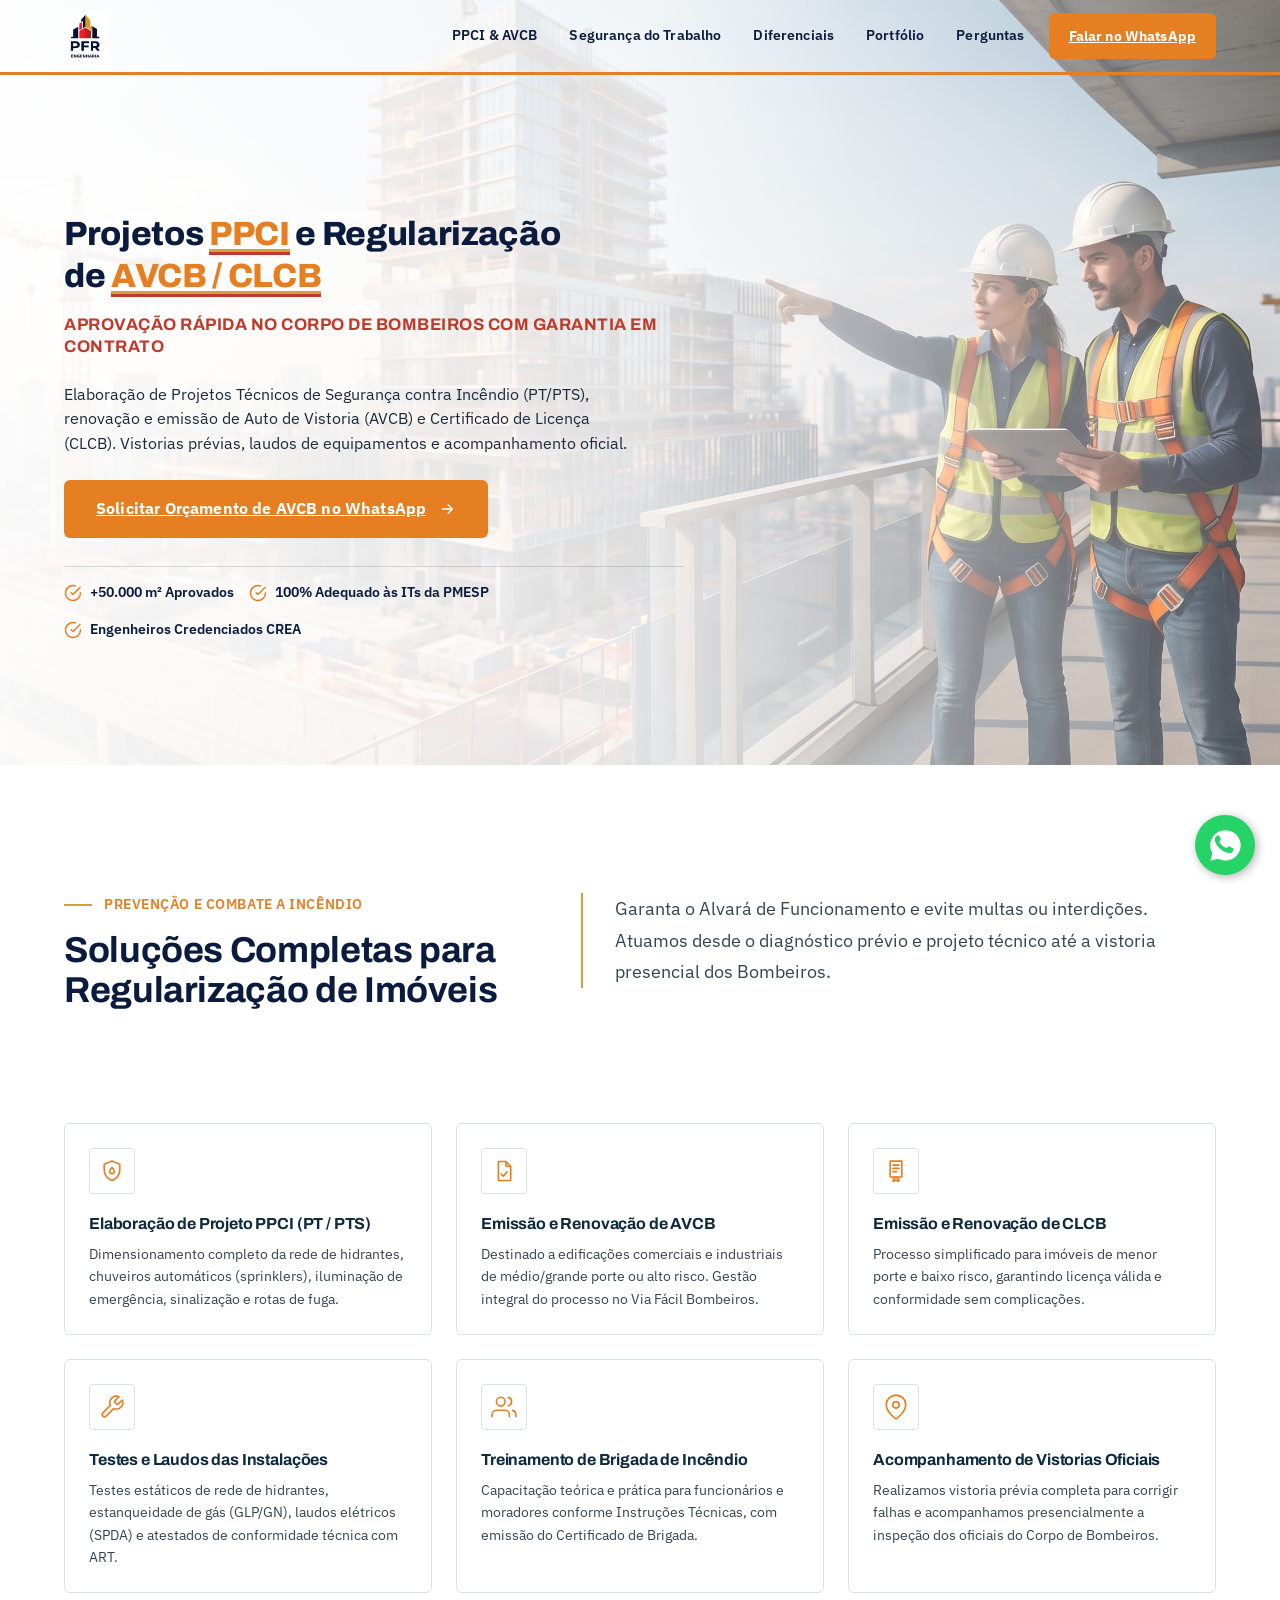
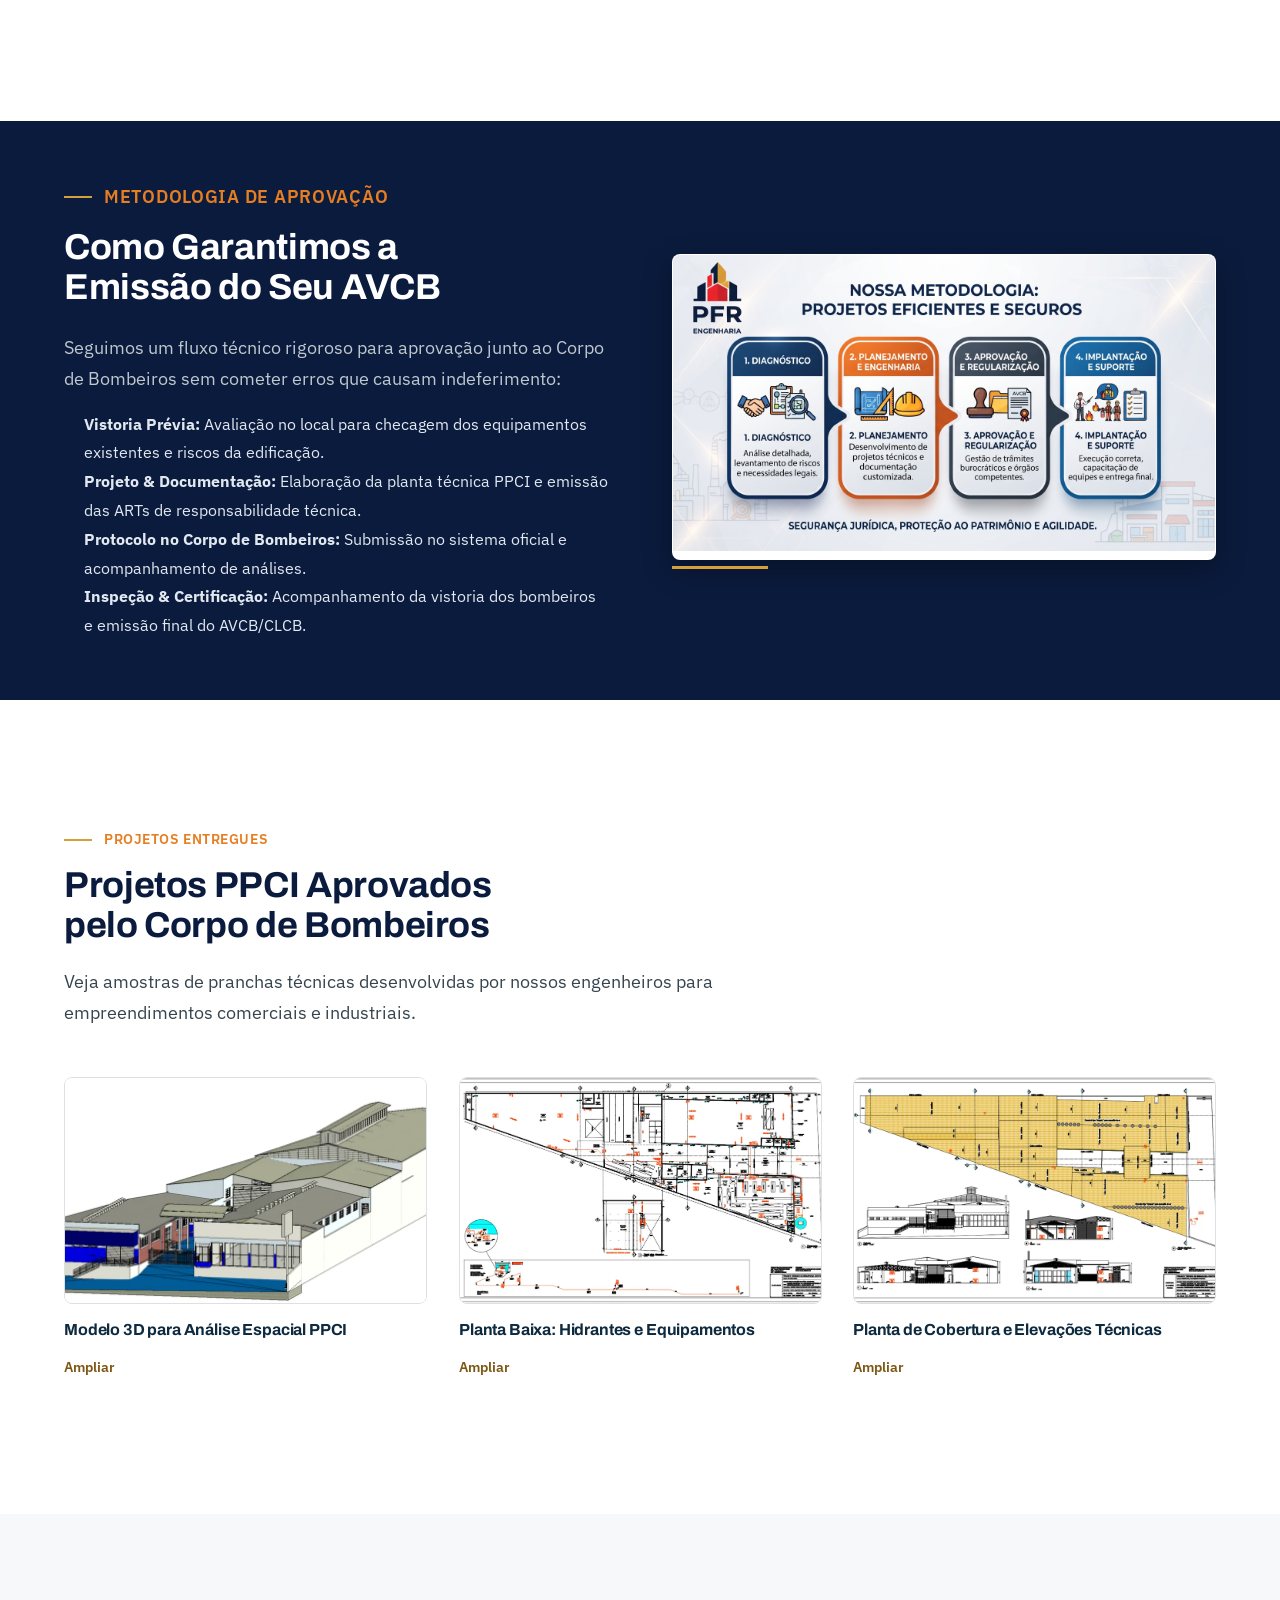
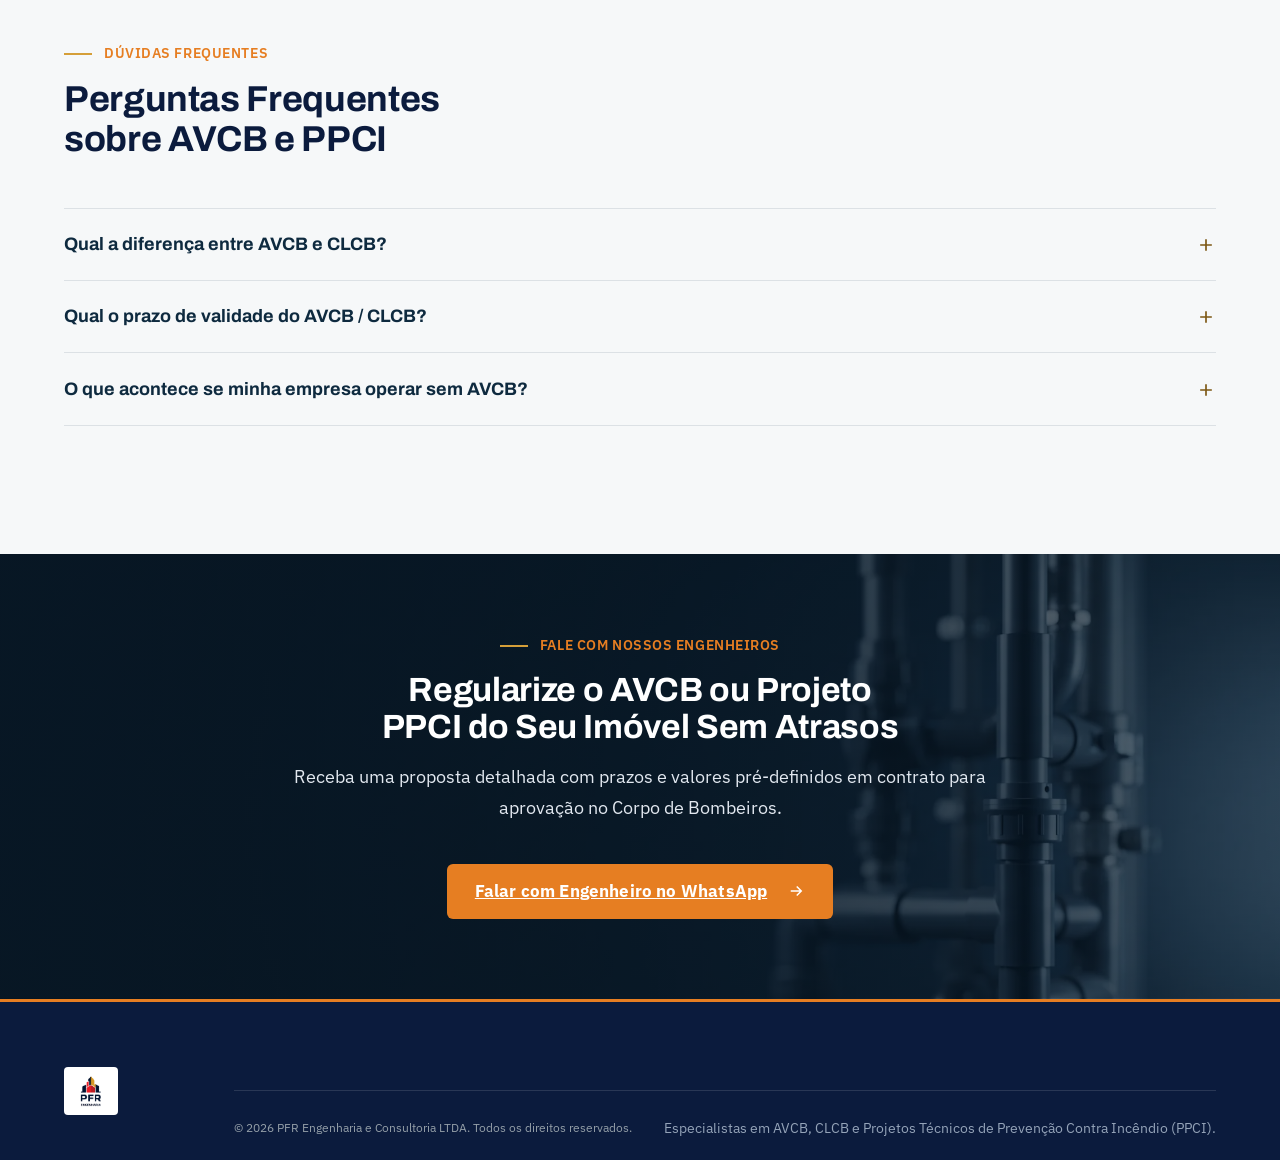
==== commit 5f937220: "Add files via upload" ====
--- a/avcb/index.html
+++ b/avcb/index.html
@@ -3,15 +3,15 @@
 <head>
 <meta charset="utf-8">
 <meta name="viewport" content="width=device-width, initial-scale=1">
-<title>Regularização e Licenciamento de AVCB / CLCB | PFR Engenharia</title>
-<meta name="description" content="Aprovação ágil no Corpo de Bombeiros. Projetos PPCI, laudos técnicos, vistorias prediais e emissão/renovação de AVCB e CLCB. Atendimento imediato via WhatsApp.">
-<meta name="theme-color" content="#0E2A3F">
+<title>AVCB, CLCB e Projetos PPCI no Corpo de Bombeiros | PFR Engenharia</title>
+<meta name="description" content="Especialistas em obtenção, renovação e aprovação de AVCB, CLCB e Projetos Técnicos de Segurança Contra Incêndio (PPCI) junto ao Corpo de Bombeiros. Fale com um engenheiro.">
+<meta name="theme-color" content="#0B1B3D">
 <link rel="canonical" href="https://www.pfrengenharia.com/avcb/">
 <link rel="icon" href="/imagens/logo.png" type="image/png">
 
 <meta property="og:type" content="website">
-<meta property="og:title" content="Regularização e Licenciamento de AVCB / CLCB | PFR Engenharia">
-<meta property="og:description" content="Projetos PPCI, laudos técnicos, vistorias e aprovação no Corpo de Bombeiros. Fale diretamente com nossos engenheiros.">
+<meta property="og:title" content="AVCB, CLCB e Projetos PPCI | PFR Engenharia">
+<meta property="og:description" content="Elaboração de projetos de prevenção contra incêndio, emissão e renovação de AVCB e CLCB no Corpo de Bombeiros. Agilidade e garantia contratual.">
 <meta property="og:image" content="/imagens/og-pfr.webp">
 
 <link rel="preconnect" href="https://fonts.googleapis.com">
@@ -22,6 +22,129 @@
 <link rel="stylesheet" href="/css/style.css">
 
 <style>
+  /* Paleta de Cores Oficial PFR Engenharia */
+  :root {
+    --color-navy: #0B1B3D;
+    --color-navy-light: #162B56;
+    --color-orange: #E67E22;
+    --color-yellow: #F39C12;
+    --color-red: #C0392B;
+    --color-bg-light: #F8F9FA;
+    --color-text-dark: #1E293B;
+  }
+
+  /* Cabeçalho Fixo com Caminhos Absolutos */
+  .header {
+    background-color: rgba(255, 255, 255, 0.98);
+    backdrop-filter: blur(8px);
+    border-bottom: 3px solid var(--color-orange);
+    box-shadow: 0 2px 12px rgba(0,0,0,0.08);
+    padding: 10px 0;
+  }
+
+  .header__logo img {
+    height: 52px;
+    width: auto;
+    object-fit: contain;
+    display: block;
+  }
+
+  .nav__link {
+    color: var(--color-navy) !important;
+    font-weight: 600;
+  }
+
+  .nav__link:hover {
+    color: var(--color-orange) !important;
+  }
+
+  /* Secção Hero */
+  .hero {
+    position: relative;
+    padding-top: 110px !important;
+    background-color: var(--color-bg-light);
+    color: var(--color-text-dark);
+    min-height: 85vh;
+    display: flex;
+    align-items: center;
+  }
+
+  .hero__media {
+    position: absolute;
+    top: 0;
+    right: 0;
+    width: 100%;
+    height: 100%;
+    z-index: 1;
+  }
+
+  .hero__media img {
+    width: 100%;
+    height: 100%;
+    object-fit: cover;
+    object-position: center;
+  }
+
+  .hero__veil {
+    position: absolute;
+    top: 0;
+    left: 0;
+    width: 100%;
+    height: 100%;
+    background: linear-gradient(90deg, rgba(255,255,255,0.96) 0%, rgba(255,255,255,0.85) 50%, rgba(255,255,255,0.2) 100%);
+    z-index: 2;
+  }
+
+  .hero__inner {
+    position: relative;
+    z-index: 3;
+    padding-top: 20px !important;
+    padding-bottom: 40px;
+  }
+
+  .hero__title {
+    color: var(--color-navy) !important;
+    font-size: clamp(1.5rem, 2.8vw, 2.1rem) !important;
+    font-weight: 800;
+    line-height: 1.25;
+    margin-bottom: 0.8rem;
+  }
+
+  .hero__title span.u {
+    color: var(--color-orange);
+    border-bottom: 3px solid var(--color-red);
+  }
+
+  .hero__claim {
+    color: var(--color-red) !important;
+    font-weight: 700;
+    font-size: 1.05rem;
+    margin-bottom: 1rem;
+    text-transform: uppercase;
+    letter-spacing: 0.5px;
+  }
+
+  .hero__sub {
+    color: var(--color-text-dark) !important;
+    font-size: 1rem;
+    max-width: 580px;
+    line-height: 1.55;
+  }
+
+  .btn--primary {
+    background-color: var(--color-orange) !important;
+    color: #FFF !important;
+    border: none;
+    font-weight: 700;
+    transition: all 0.3s ease;
+  }
+
+  .btn--primary:hover {
+    background-color: var(--color-red) !important;
+    transform: translateY(-2px);
+  }
+
+  /* Botão Flutuante do WhatsApp */
   .whatsapp-float {
     position: fixed;
     width: 60px;
@@ -41,36 +164,87 @@
     text-decoration: none;
     transition: transform 0.3s ease, background-color 0.3s ease;
   }
+
   .whatsapp-float:hover {
     transform: scale(1.1);
     background-color: #128c7e;
     color: #FFF;
   }
+
   .whatsapp-float svg {
     width: 35px;
     height: 35px;
     fill: currentColor;
   }
-  
+
+  /* Prova Social na Hero */
   .hero__trust-badges {
     display: flex;
     flex-wrap: wrap;
     gap: 15px;
-    margin-top: 1.5rem;
-    padding: 10px 0;
-    border-top: 1px solid rgba(255, 255, 255, 0.15);
-  }
+    margin-top: 1.8rem;
+    padding-top: 15px;
+    border-top: 1px solid rgba(11, 27, 61, 0.15);
+  }
+
   .trust-badge {
     display: flex;
     align-items: center;
     gap: 8px;
-    font-size: 0.875rem;
-    color: #E2E8F0;
-    font-weight: 500;
-  }
+    font-size: 0.85rem;
+    color: var(--color-navy);
+    font-weight: 600;
+  }
+
   .trust-badge svg {
-    color: #25d366;
+    color: var(--color-orange);
     flex-shrink: 0;
+  }
+
+  /* Imagens de Fundo CSS Globais */
+  .section--navy {
+    position: relative;
+    background: url('/imagens/textura-numeros.jpg') no-repeat center center / cover;
+    color: #FFF;
+  }
+
+  .section--navy::before {
+    content: '';
+    position: absolute;
+    top: 0; left: 0; right: 0; bottom: 0;
+    background: rgba(11, 27, 61, 0.85);
+    z-index: 1;
+  }
+
+  .section--navy .container {
+    position: relative;
+    z-index: 2;
+  }
+
+  .section--cta-final {
+    position: relative;
+    background: url('/imagens/fundo-cta-final.jpg') no-repeat center center / cover;
+    color: #FFF;
+    padding: 80px 0;
+  }
+
+  .section--cta-final::before {
+    content: '';
+    position: absolute;
+    top: 0; left: 0; right: 0; bottom: 0;
+    background: rgba(11, 27, 61, 0.78);
+    z-index: 1;
+  }
+
+  .section--cta-final .container {
+    position: relative;
+    z-index: 2;
+  }
+
+  @media (max-width: 768px) {
+    .hero__veil {
+      background: linear-gradient(180deg, rgba(255,255,255,0.96) 0%, rgba(255,255,255,0.85) 100%);
+    }
   }
 </style>
 
@@ -105,6 +279,7 @@
   gtag('config', 'AW-18337569699');
 </script>
 
+<!-- Rastreio de conversão do WhatsApp -->
 <script>
   function trackWhatsAppConversion() {
     gtag('event', 'conversion', {
@@ -138,7 +313,7 @@
 <a class="sr-only" href="#conteudo">Ir para o conteúdo</a>
 
 <!-- Botão Flutuante do WhatsApp -->
-<a href="https://wa.me/5514981290140?text=Ol%C3%A1%21%20Vim%20pelo%20an%C3%BAncio%20de%20AVCB%2FPPCI%20e%20gostaria%20de%20falar%20com%20um%20engenheiro." class="whatsapp-float" target="_blank" rel="noopener" aria-label="Falar no WhatsApp com Engenheiro">
+<a href="https://wa.me/5514981290140?text=Ol%C3%A1%21%20Vim%20pela%20p%C3%A1gina%20de%20AVCB%20e%20gostaria%20de%20falar%20com%20um%20engenheiro." class="whatsapp-float" target="_blank" rel="noopener" aria-label="Falar no WhatsApp com Engenheiro">
   <svg viewBox="0 0 32 32" aria-hidden="true">
     <path d="M16 2a13.9 13.9 0 0 0-12 21l-1.9 7 7.2-1.9A13.9 13.9 0 1 0 16 2zm6.8 19.3c-.3.8-1.7 1.5-2.4 1.6-.7.1-1.6.2-5.2-1.3-4.3-1.8-7.1-6.1-7.3-6.4-.2-.3-1.7-2.3-1.7-4.4s1.1-3.1 1.5-3.5c.4-.4.8-.5 1.1-.5h.8c.3 0 .6 0 .9.7.3.8 1.1 2.7 1.2 2.8.1.2.1.4 0 .6-.1.2-.2.4-.4.6l-.6.7c-.2.2-.4.4-.2.8.5.8 1.5 2.1 2.8 3.2 1.6 1.4 3 1.8 3.4 2 .4.2.6.1.8-.1l.9-1.1c.3-.3.6-.4 1-.2.4.1 2.4 1.1 2.8 1.3.4.2.7.3.8.5.1.3.1 1.4-.2 2.2z"/>
   </svg>
@@ -147,19 +322,18 @@
 <header class="header" id="header">
   <div class="container header__inner">
     <a class="header__logo" href="/" aria-label="PFR Engenharia e Consultoria, página inicial">
-      <img src="/imagens/logo-branca.png" alt="PFR Engenharia e Consultoria" width="677" height="653">
+      <img src="/imagens/logo.png" alt="PFR Engenharia e Consultoria">
     </a>
 
     <nav class="nav" aria-label="Navegação principal">
-      <a class="nav__link" href="#ppci-avcb">PPCI & AVCB</a>
-      <a class="nav__link" href="#seguranca-trabalho">Segurança do Trabalho</a>
-      <a class="nav__link" href="#instalacoes-prediais">Instalações Prediais</a>
-      <a class="nav__link" href="#diferenciais">Diferenciais</a>
-      <a class="nav__link" href="#portfolio">Portfólio</a>
-      <a class="nav__link" href="#faq">Perguntas</a>
+      <a class="nav__link" href="/#ppci-avcb">PPCI & AVCB</a>
+      <a class="nav__link" href="/seguranca/">Segurança do Trabalho</a>
+      <a class="nav__link" href="/#diferenciais">Diferenciais</a>
+      <a class="nav__link" href="/#portfolio">Portfólio</a>
+      <a class="nav__link" href="/#faq">Perguntas</a>
     </nav>
 
-    <a id="cta-whatsapp1" class="btn btn--primary btn--sm header__cta" href="https://wa.me/5514981290140?text=Ol%C3%A1%21%20Vim%20pelo%20an%C3%BAncio%20de%20AVCB%2FPPCI%20e%20gostaria%20de%20falar%20com%20um%20engenheiro." target="_blank" rel="noopener"
+    <a id="cta-whatsapp1" class="btn btn--primary btn--sm header__cta" href="https://wa.me/5514981290140?text=Ol%C3%A1%21%20Vim%20pela%20p%C3%A1gina%20de%20AVCB%20e%20quero%20falar%20com%20um%20engenheiro." target="_blank" rel="noopener"
        aria-label="Falar no WhatsApp com Engenheiro">Falar no WhatsApp</a>
 
     <button type="button" class="burger" id="burger" aria-label="Abrir menu" aria-expanded="false" aria-controls="drawer">
@@ -173,38 +347,35 @@
 <aside class="drawer" id="drawer" aria-label="Menu" aria-hidden="true">
   <button type="button" class="drawer__close" id="drawerClose" aria-label="Fechar menu">&times;</button>
   <ul class="drawer__list">
-    <li><a class="drawer__link" href="#ppci-avcb">PPCI & AVCB</a></li>
-    <li><a class="drawer__link" href="#seguranca-trabalho">Segurança do Trabalho</a></li>
-    <li><a class="drawer__link" href="#instalacoes-prediais">Instalações Prediais</a></li>
-    <li><a class="drawer__link" href="#diferenciais">Diferenciais</a></li>
-    <li><a class="drawer__link" href="#portfolio">Portfólio</a></li>
-    <li><a class="drawer__link" href="#faq">Perguntas</a></li>
+    <li><a class="drawer__link" href="/#ppci-avcb">PPCI & AVCB</a></li>
+    <li><a class="drawer__link" href="/seguranca/">Segurança do Trabalho</a></li>
+    <li><a class="drawer__link" href="/#diferenciais">Diferenciais</a></li>
+    <li><a class="drawer__link" href="/#portfolio">Portfólio</a></li>
+    <li><a class="drawer__link" href="/#faq">Perguntas</a></li>
   </ul>
-  <a id="cta-whatsapp4" class="btn btn--primary" href="https://wa.me/5514981290140?text=Ol%C3%A1%21%20Vim%20pelo%20an%C3%BAncio%20de%20AVCB%2FPPCI%20e%20gostaria%20de%20falar%20com%20um%20engenheiro." target="_blank" rel="noopener"
+  <a id="cta-whatsapp4" class="btn btn--primary" href="https://wa.me/5514981290140?text=Ol%C3%A1%21%20Vim%20pela%20p%C3%A1gina%20de%20AVCB%20e%20quero%20falar%20com%20um%20engenheiro." target="_blank" rel="noopener"
      aria-label="Falar no WhatsApp com Engenheiro">Falar no WhatsApp</a>
 </aside>
 
 <main id="conteudo">
 
-  <!-- ============================ 1. HERO ============================ -->
+  <!-- ============================ 1. HERO AVCB ============================ -->
   <section class="hero" id="hero">
-    <div class="hero__grid" aria-hidden="true"></div>
-
-    <div class="hero__media" data-parallax="0.05">
-      <img class="hero-media" src="/imagens/hero-engenharia.jpg" alt="Esquema 3D em BIM de prevenção contra incêndio, elétrica e segurança do trabalho" width="2400" height="1430" fetchpriority="high" decoding="async">
+    <div class="hero__media">
+      <img src="/imagens/hero-engenharia.jpg" alt="Licenciamento de AVCB, CLCB e Projetos PPCI no Corpo de Bombeiros" width="2400" height="1430" fetchpriority="high" decoding="async">
     </div>
 
     <div class="hero__veil" aria-hidden="true"></div>
 
     <div class="container hero__inner">
-      <div class="hero__col">
-        <h1 class="hero__title" id="hero-title">Regularização e Licenciamento de <span class="u" data-underline>AVCB / CLCB</span></h1>
-        <p class="hero__claim" id="hero-claim">Aprovação Ágil no Corpo de Bombeiros</p>
-        <p class="hero__sub" id="hero-sub">Elaboração de projetos PPCI, laudos técnicos, vistorias prediais e emissão/renovação de AVCB sob estrito cumprimento normativo.</p>
+      <div class="hero__col" style="max-width: 620px;">
+        <h1 class="hero__title" id="hero-title">Projetos <span class="u" data-underline>PPCI</span> e Regularização de <span class="u" data-underline>AVCB / CLCB</span></h1>
+        <p class="hero__claim" id="hero-claim">APROVAÇÃO RÁPIDA NO CORPO DE BOMBEIROS COM GARANTIA EM CONTRATO</p>
+        <p class="hero__sub" id="hero-sub">Elaboração de Projetos Técnicos de Segurança contra Incêndio (PT/PTS), renovação e emissão de Auto de Vistoria (AVCB) e Certificado de Licença (CLCB). Vistorias prévias, laudos de equipamentos e acompanhamento oficial.</p>
         
-        <div class="hero__actions">
-          <a id="cta-whatsapp2" class="btn btn--primary" href="https://wa.me/5514981290140?text=Ol%C3%A1%21%20Vim%20pelo%20an%C3%BAncio%20de%20AVCB%2FPPCI%20e%20gostaria%20de%20falar%20com%20um%20engenheiro." target="_blank" rel="noopener"
-       aria-label="Falar com Engenheiro no WhatsApp">Falar com Engenheiro no WhatsApp
+        <div class="hero__actions" style="margin-top: 1.5rem;">
+          <a id="cta-whatsapp2" class="btn btn--primary" href="https://wa.me/5514981290140?text=Ol%C3%A1%21%20Preciso%20de%20regulariza%C3%A7%C3%A3o%20de%20AVCB%2FPPCI%20para%20minha%20empresa." target="_blank" rel="noopener"
+             aria-label="Falar com Engenheiro no WhatsApp">Solicitar Orçamento de AVCB no WhatsApp
             <svg viewBox="0 0 24 24" width="18" height="18" fill="none" stroke="currentColor" stroke-width="2" aria-hidden="true"><path d="M5 12h13M13 6l6 6-6 6"/></svg>
           </a>
         </div>
@@ -212,11 +383,11 @@
         <div class="hero__trust-badges">
           <div class="trust-badge">
             <svg viewBox="0 0 24 24" width="18" height="18" fill="none" stroke="currentColor" stroke-width="2"><path d="M22 11.08V12a10 10 0 1 1-5.93-9.14"/><polyline points="22 4 12 14.01 9 11.01"/></svg>
-            +15 anos de atuação
+            +50.000 m² Aprovados
           </div>
           <div class="trust-badge">
             <svg viewBox="0 0 24 24" width="18" height="18" fill="none" stroke="currentColor" stroke-width="2"><path d="M22 11.08V12a10 10 0 1 1-5.93-9.14"/><polyline points="22 4 12 14.01 9 11.01"/></svg>
-            +50.000 m² entregues
+            100% Adequado às ITs da PMESP
           </div>
           <div class="trust-badge">
             <svg viewBox="0 0 24 24" width="18" height="18" fill="none" stroke="currentColor" stroke-width="2"><path d="M22 11.08V12a10 10 0 1 1-5.93-9.14"/><polyline points="22 4 12 14.01 9 11.01"/></svg>
@@ -228,50 +399,77 @@
     </div>
   </section>
 
-  <!-- ============================ 2. PPCI & AVCB ============================ -->
+  <!-- ============================ 2. SERVIÇOS DE AVCB & PPCI ============================ -->
   <section class="section scope" id="ppci-avcb">
     <div class="container">
       <div class="scope__layout">
 
         <div data-reveal>
-          <p class="eyebrow">Prevenção contra Incêndio</p>
-          <h2 class="scope__title">Projetos PPCI e Licenciamento AVCB / CLCB</h2>
+          <p class="eyebrow" style="color: var(--color-orange);">Prevenção e Combate a Incêndio</p>
+          <h2 class="scope__title" style="color: var(--color-navy);">Soluções Completas para Regularização de Imóveis</h2>
         </div>
 
         <div class="scope__body" data-reveal data-delay="1">
-          <p>Elaboramos projetos técnicos rigorosamente adequados às Instruções Técnicas do Corpo de Bombeiros e gerenciamos o processo de regularização até a emissão do certificado final da sua edificação.</p>
+          <p>Garanta o Alvará de Funcionamento e evite multas ou interdições. Atuamos desde o diagnóstico prévio e projeto técnico até a vistoria presencial dos Bombeiros.</p>
         </div>
 
         <ul class="svc" data-reveal data-delay="2">
           <li class="svc__item">
-            <span class="svc__icon" aria-hidden="true">
+            <span class="svc__icon" aria-hidden="true" style="color: var(--color-orange);">
               <svg viewBox="0 0 24 24" width="26" height="26" fill="none" stroke="currentColor" stroke-width="1.5" stroke-linecap="round" stroke-linejoin="round">
                 <path d="M12 2.7l7.2 3v5.4c0 4.3-3 8.3-7.2 9.6-4.2-1.3-7.2-5.3-7.2-9.6V5.7l7.2-3z"/>
                 <path d="M12 8.6c1.4 1.5 2.1 2.7 2.1 3.7a2.1 2.1 0 1 1-4.2 0c0-1 .7-2.2 2.1-3.7z"/>
               </svg>
             </span>
-            <h3 class="svc__title">Elaboração de Projeto PPCI</h3>
-            <p>Projetos técnicos (PT) e simplificados (PTS), dimensionamento de redes de hidrantes, alarmes, iluminação, extintores e rotas de fuga.</p>
+            <h3 class="svc__title">Elaboração de Projeto PPCI (PT / PTS)</h3>
+            <p>Dimensionamento completo da rede de hidrantes, chuveiros automáticos (sprinklers), iluminação de emergência, sinalização e rotas de fuga.</p>
           </li>
           <li class="svc__item">
-            <span class="svc__icon" aria-hidden="true">
+            <span class="svc__icon" aria-hidden="true" style="color: var(--color-orange);">
               <svg viewBox="0 0 24 24" width="26" height="26" fill="none" stroke="currentColor" stroke-width="1.5" stroke-linecap="round" stroke-linejoin="round">
                 <path d="M6.8 3.2h7l4.4 4.4v13.2H6.8z"/><path d="M13.8 3.2v4.4h4.4"/>
                 <path d="M9.4 14.8l1.9 1.9 3.5-3.9"/>
               </svg>
             </span>
-            <h3 class="svc__title">Aprovação no Corpo de Bombeiros</h3>
-            <p>Protocolo, gerenciamento documental e atendimento ágil a exigências técnicas junto ao Corpo de Bombeiros da PMESP.</p>
+            <h3 class="svc__title">Emissão e Renovação de AVCB</h3>
+            <p>Destinado a edificações comerciais e industriais de médio/grande porte ou alto risco. Gestão integral do processo no Via Fácil Bombeiros.</p>
           </li>
           <li class="svc__item">
-            <span class="svc__icon" aria-hidden="true">
+            <span class="svc__icon" aria-hidden="true" style="color: var(--color-orange);">
               <svg viewBox="0 0 24 24" width="26" height="26" fill="none" stroke="currentColor" stroke-width="1.5" stroke-linecap="round" stroke-linejoin="round">
                 <path d="M6.6 2.9h10.8v14.6H6.6z"/><path d="M9.2 6.6h5.6M9.2 9.6h5.6M9.2 12.6h3.4"/>
                 <path d="M12 17.5l2.6 1.8v2.4L12 20.1l-2.6 1.6v-2.4z"/>
               </svg>
             </span>
-            <h3 class="svc__title">Emissão e Renovação de AVCB / CLCB</h3>
-            <p>Vistorias prévias no local, testes de equipamentos e acompanhamento presencial na vistoria oficial dos Bombeiros.</p>
+            <h3 class="svc__title">Emissão e Renovação de CLCB</h3>
+            <p>Processo simplificado para imóveis de menor porte e baixo risco, garantindo licença válida e conformidade sem complicações.</p>
+          </li>
+          <li class="svc__item">
+            <span class="svc__icon" aria-hidden="true" style="color: var(--color-orange);">
+              <svg viewBox="0 0 24 24" width="26" height="26" fill="none" stroke="currentColor" stroke-width="1.5" stroke-linecap="round" stroke-linejoin="round">
+                <path d="M14.7 6.3a1 1 0 0 0 0 1.4l1.6 1.6a1 1 0 0 0 1.4 0l3.77-3.77a6 6 0 0 1-7.94 7.94l-6.91 6.91a2.12 2.12 0 0 1-3-3l6.91-6.91a6 6 0 0 1 7.94-7.94l-3.76 3.76z"/>
+              </svg>
+            </span>
+            <h3 class="svc__title">Testes e Laudos das Instalações</h3>
+            <p>Testes estáticos de rede de hidrantes, estanqueidade de gás (GLP/GN), laudos elétricos (SPDA) e atestados de conformidade técnica com ART.</p>
+          </li>
+          <li class="svc__item">
+            <span class="svc__icon" aria-hidden="true" style="color: var(--color-orange);">
+              <svg viewBox="0 0 24 24" width="26" height="26" fill="none" stroke="currentColor" stroke-width="1.5" stroke-linecap="round" stroke-linejoin="round">
+                <path d="M17 21v-2a4 4 0 0 0-4-4H5a4 4 0 0 0-4 4v2"/><circle cx="9" cy="7" r="4"/><path d="M23 21v-2a4 4 0 0 0-3-3.87"/><path d="M16 3.13a4 4 0 0 1 0 7.75"/>
+              </svg>
+            </span>
+            <h3 class="svc__title">Treinamento de Brigada de Incêndio</h3>
+            <p>Capacitação teórica e prática para funcionários e moradores conforme Instruções Técnicas, com emissão do Certificado de Brigada.</p>
+          </li>
+          <li class="svc__item">
+            <span class="svc__icon" aria-hidden="true" style="color: var(--color-orange);">
+              <svg viewBox="0 0 24 24" width="26" height="26" fill="none" stroke="currentColor" stroke-width="1.5" stroke-linecap="round" stroke-linejoin="round">
+                <path d="M21 10c0 7-9 13-9 13s-9-6-9-13a9 9 0 0 1 18 0z"/><circle cx="12" cy="10" r="3"/>
+              </svg>
+            </span>
+            <h3 class="svc__title">Acompanhamento de Vistorias Oficiais</h3>
+            <p>Realizamos vistoria prévia completa para corrigir falhas e acompanhamos presencialmente a inspeção dos oficiais do Corpo de Bombeiros.</p>
           </li>
         </ul>
 
@@ -279,230 +477,39 @@
     </div>
   </section>
 
-  <!-- ================= 3. SEGURANÇA DO TRABALHO ===================== -->
-  <section class="section section--subtle scope" id="seguranca-trabalho">
-    <div class="container">
-      <div class="scope__layout">
-
-        <div data-reveal>
-          <p class="eyebrow">Segurança Ocupacional</p>
-          <h2 class="scope__title">Engenharia de Segurança do Trabalho</h2>
-        </div>
-
-        <div class="scope__body" data-reveal data-delay="1">
-          <p>Assessoria completa para adequação normativa, laudos ocupacionais e transmissão dos eventos de SST para o eSocial.</p>
-        </div>
-
-        <ul class="svc" data-reveal data-delay="2">
-          <li class="svc__item">
-            <span class="svc__icon" aria-hidden="true">
-              <svg viewBox="0 0 24 24" width="26" height="26" fill="none" stroke="currentColor" stroke-width="1.5" stroke-linecap="round" stroke-linejoin="round">
-                <path d="M9 4.2h6v2.4H9z"/><path d="M15 5.4h2.4v15.4H6.6V5.4H9"/>
-                <path d="M12 10.4l2.9 5.2H9.1l2.9-5.2z"/><path d="M12 12.6v1.2"/>
-              </svg>
-            </span>
-            <h3 class="svc__title">Programa de Gerenciamento de Riscos <span class="svc__sigla">PGR</span></h3>
-            <p>Mapeamento e gerenciamento de riscos ocupacionais, elaboração do inventário de riscos e plano de ação contínuo conforme a NR-1.</p>
-          </li>
-          <li class="svc__item">
-            <span class="svc__icon" aria-hidden="true">
-              <svg viewBox="0 0 24 24" width="26" height="26" fill="none" stroke="currentColor" stroke-width="1.5" stroke-linecap="round" stroke-linejoin="round">
-                <path d="M12 2a10 10 0 1 0 10 10A10 10 0 0 0 12 2zm1 15h-2v-2h2zm0-4h-2V7h2z"/>
-              </svg>
-            </span>
-            <h3 class="svc__title">Riscos Psicossociais <span class="svc__sigla">Nova NR-01</span></h3>
-            <p>Mapeamento, avaliação e gestão de fatores de risco psicossociais no ambiente de trabalho, integrando as novas exigências da NR-01 ao GRO/PGR da empresa.</p>
-          </li>
-          <li class="svc__item">
-            <span class="svc__icon" aria-hidden="true">
-              <svg viewBox="0 0 24 24" width="26" height="26" fill="none" stroke="currentColor" stroke-width="1.5" stroke-linecap="round" stroke-linejoin="round">
-                <path d="M12 2a10 10 0 1 0 10 10A10 10 0 0 0 12 2zm1 15h-2v-2h2zm0-4h-2V7h2z"/>
-              </svg>
-            </span>
-            <h3 class="svc__title">Laudo de Adequação <span class="svc__sigla">NR-12</span></h3>
-            <p>Apreciação de riscos em máquinas e equipamentos, emissão de laudos de conformidade e ART para garantir a segurança operacional.</p>
-          </li>
-          <li class="svc__item">
-            <span class="svc__icon" aria-hidden="true">
-              <svg viewBox="0 0 24 24" width="26" height="26" fill="none" stroke="currentColor" stroke-width="1.5" stroke-linecap="round" stroke-linejoin="round">
-                <path d="M6.8 3.2h7l4.4 4.4v13.2H6.8z"/><path d="M13.8 3.2v4.4h4.4"/>
-                <path d="M9.2 15.4l2-2.8 2 3.6 1.8-2.2"/>
-              </svg>
-            </span>
-            <h3 class="svc__title">LTCAT e Laudos <span class="svc__sigla">NR-15 / NR-16</span></h3>
-            <p>Laudos técnicos de caracterização de agentes nocivos, aposentadoria especial, insalubridade e periculosidade.</p>
-          </li>
-          <li class="svc__item">
-            <span class="svc__icon" aria-hidden="true">
-              <svg viewBox="0 0 24 24" width="26" height="26" fill="none" stroke="currentColor" stroke-width="1.5" stroke-linecap="round" stroke-linejoin="round">
-                <path d="M3.2 4.8h17.6v10.4H3.2z"/><path d="M9.2 20.4h5.6M12 15.2v5.2"/>
-                <path d="M7.4 11.6l3-2.6 2.2 2 3.6-3"/><path d="M16.2 8v2.6h-2.6" transform="translate(.2 -.4)"/>
-              </svg>
-            </span>
-            <h3 class="svc__title">Mensageria eSocial <span class="svc__sigla">SST</span></h3>
-            <p>Geração e envio dos eventos de saúde e segurança (S-2210, S-2220 e S-2240) sem sobressaltos com o fisco.</p>
-          </li>
-          <li class="svc__item">
-            <span class="svc__icon" aria-hidden="true">
-              <svg viewBox="0 0 24 24" width="26" height="26" fill="none" stroke="currentColor" stroke-width="1.5" stroke-linecap="round" stroke-linejoin="round">
-                <path d="M4.4 15.2a7.6 7.6 0 0 1 15.2 0"/><path d="M2.4 15.2h19.2"/>
-                <path d="M9.6 8.4V6.2a2.4 2.4 0 0 1 4.8 0v2.2"/>
-              </svg>
-            </span>
-            <h3 class="svc__title">Treinamentos Obrigatórios</h3>
-            <p>Treinamentos de Brigada de Incêndio, CIPA, NR-33, NR-35 e demais capacitações de segurança industrial e comercial.</p>
-          </li>
-        </ul>
-
-      </div>
-    </div>
-  </section>
-
-  <!-- ================= 4. INSTALAÇÕES PREDIAIS ===================== -->
-  <section class="section scope" id="instalacoes-prediais">
-    <div class="container">
-      <div class="scope__layout">
-
-        <div data-reveal>
-          <p class="eyebrow">Engenharia de Projetos</p>
-          <h2 class="scope__title">Projetos de Instalações Prediais em BIM</h2>
-        </div>
-
-        <div class="scope__body" data-reveal data-delay="1">
-          <p>Desenvolvimento de projetos complementares integrados e modelados em BIM, garantindo máxima precisão executiva e zero interferência na obra.</p>
-        </div>
-
-        <ul class="svc" data-reveal data-delay="2">
-          <li class="svc__item">
-            <span class="svc__icon" aria-hidden="true">
-              <svg viewBox="0 0 24 24" width="26" height="26" fill="none" stroke="currentColor" stroke-width="1.5" stroke-linecap="round" stroke-linejoin="round">
-                <path d="M12 2.25c-5.384 0-9.75 4.366-9.75 9.75 0 7.142 9.75 9.75 9.75 9.75s9.75-2.608 9.75-9.75c0-5.384-4.366-9.75-9.75-9.75zm0 13a3.25 3.25 0 1 1 0-6.5 3.25 3.25 0 0 1 0 6.5z"/>
-              </svg>
-            </span>
-            <h3 class="svc__title">Instalações de Água Fria e Quente</h3>
-            <p>Dimensionamento completo da rede hidráulica, barriletes, reserva técnica, aquecimento e pressupostos de pressão com detalhamento em 3D.</p>
-          </li>
-          <li class="svc__item">
-            <span class="svc__icon" aria-hidden="true">
-              <svg viewBox="0 0 24 24" width="26" height="26" fill="none" stroke="currentColor" stroke-width="1.5" stroke-linecap="round" stroke-linejoin="round">
-                <path d="M4 4h16v4H4zm0 6h16v4H4zm0 6h16v4H4z"/>
-              </svg>
-            </span>
-            <h3 class="svc__title">Instalações de Esgoto e Pluviais</h3>
-            <p>Projetos de recolhimento, tratamento e escoamento sanitário e pluvial, alinhados às normas técnicas de caimento e ventilação.</p>
-          </li>
-          <li class="svc__item">
-            <span class="svc__icon" aria-hidden="true">
-              <svg viewBox="0 0 24 24" width="26" height="26" fill="none" stroke="currentColor" stroke-width="1.5" stroke-linecap="round" stroke-linejoin="round">
-                <path d="M12 2C6.48 2 2 6.48 2 12s4.48 10 10 10 10-4.48 10-10S17.52 2 12 2zm1 15h-2v-6h2v6zm0-8h-2V7h2v2z"/>
-              </svg>
-            </span>
-            <h3 class="svc__title">Instalações de Gás (GLP / GN)</h3>
-            <p>Dimensionamento seguro de redes de distribuição de gás combustível, centrais de GLP e prumadas com estrita observância normativa.</p>
-          </li>
-          <li class="svc__item">
-            <span class="svc__icon" aria-hidden="true">
-              <svg viewBox="0 0 24 24" width="26" height="26" fill="none" stroke="currentColor" stroke-width="1.5" stroke-linecap="round" stroke-linejoin="round">
-                <path d="M13 2L3 14h9l-1 8 10-12h-9l1-8z"/>
-              </svg>
-            </span>
-            <h3 class="svc__title">Instalações Elétricas</h3>
-            <p>Projetos de distribuição elétrica predial e industrial, quadros de carga, circuitos, iluminação e proteção contra surtos.</p>
-          </li>
-          <li class="svc__item">
-            <span class="svc__icon" aria-hidden="true">
-              <svg viewBox="0 0 24 24" width="26" height="26" fill="none" stroke="currentColor" stroke-width="1.5" stroke-linecap="round" stroke-linejoin="round">
-                <path d="M3 21h18M5 21V7l7-4 7 4v14M9 21v-4h6v4M9 9h2M13 9h2M9 13h2M13 13h2"/>
-              </svg>
-            </span>
-            <h3 class="svc__title">Projetos Estruturais em BIM</h3>
-            <p>Dimensionamento e detalhamento de estruturas em concreto armado e metálicas, focados em economia de materiais, desempenho e segurança.</p>
-          </li>
-        </ul>
-
-      </div>
-    </div>
-  </section>
-
-  <!-- ======================= 5. DIFERENCIAIS ======================== -->
-  <section class="section section--subtle" id="diferenciais">
-    <div class="container">
-      <div class="diff__layout">
-
-        <div class="section__head diff__head" data-reveal>
-          <p class="eyebrow">Como trabalhamos</p>
-          <h2 class="section__title">Prazo, preço e responsabilidade técnica</h2>
-          <p class="section__intro">Quatro pilares que sustentam a atuação da PFR em projetos e segurança do trabalho.</p>
-        </div>
-
-        <ol class="edlist">
-          <li class="edlist__item" data-reveal>
-            <span class="edlist__idx" aria-hidden="true">01</span>
-            <div class="edlist__body">
-              <h3 class="edlist__title">Prazo e preço em contrato</h3>
-              <p>O escopo e os prazos das etapas de projeto e regularização ficam garantidos por contrato antes do início do trabalho.</p>
-            </div>
-          </li>
-          <li class="edlist__item" data-reveal data-delay="1">
-            <span class="edlist__idx" aria-hidden="true">02</span>
-            <div class="edlist__body">
-              <h3 class="edlist__title">Atendimento ágil e Proposta Técnica</h3>
-              <p>Contato direto com especialistas e propostas claras entregues em até 2 dias úteis para planejar com precisão a sua obra.</p>
-            </div>
-          </li>
-          <li class="edlist__item" data-reveal data-delay="2">
-            <span class="edlist__idx" aria-hidden="true">03</span>
-            <div class="edlist__body">
-              <h3 class="edlist__title">Modelagem em BIM e Compatibilização</h3>
-              <p>Compatibilizamos instalações prediais e PPCI em plataforma BIM, eliminando interferências antes da obra começar.</p>
-            </div>
-          </li>
-          <li class="edlist__item" data-reveal data-delay="3">
-            <span class="edlist__idx" aria-hidden="true">04</span>
-            <div class="edlist__body">
-              <h3 class="edlist__title">Sólida Experiência de Campo</h3>
-              <p>Mais de 15 anos de atuação, com Engenheiro Responsável somando mais de 50 mil m² aprovados e entregues.</p>
-            </div>
-          </li>
+  <!-- ==================== 3. PASSO A PASSO ==================== -->
+  <section class="section section--dark" id="metodologia" style="background-color: var(--color-navy); padding: 60px 0;">
+    <div class="container split">
+
+      <div class="split__text">
+        <p class="eyebrow eyebrow--on-dark" style="color: var(--color-orange);">Metodologia de Aprovação</p>
+        <h2 class="section__title" style="color: #FFF;">Como Garantimos a Emissão do Seu AVCB</h2>
+        <p>Seguimos um fluxo técnico rigoroso para aprovação junto ao Corpo de Bombeiros sem cometer erros que causam indeferimento:</p>
+        <ol style="margin-top: 15px; padding-left: 20px; line-height: 1.8; color: #E2E8F0;">
+          <li><strong>Vistoria Prévia:</strong> Avaliação no local para checagem dos equipamentos existentes e riscos da edificação.</li>
+          <li><strong>Projeto & Documentação:</strong> Elaboração da planta técnica PPCI e emissão das ARTs de responsabilidade técnica.</li>
+          <li><strong>Protocolo no Corpo de Bombeiros:</strong> Submissão no sistema oficial e acompanhamento de análises.</li>
+          <li><strong>Inspeção & Certificação:</strong> Acompanhamento da vistoria dos bombeiros e emissão final do AVCB/CLCB.</li>
         </ol>
-
-      </div>
-    </div>
-  </section>
-
-  <!-- ==================== 6. METODOLOGIA ==================== -->
-  <section class="section section--dark" id="metodologia">
-    <div class="container split">
-
-      <div class="split__text">
-        <p class="eyebrow eyebrow--on-dark">Metodologia Técnica</p>
-        <h2 class="section__title">Compatibilização resolvida na tela, não no canteiro</h2>
-        <p>Erros de compatibilização entre projetos resultam em retrabalhos custosos na obra e atrasos na obtenção de licenças.</p>
-        <p>Na PFR, unimos o rigor das normas do Corpo de Bombeiros e Ministério do Trabalho ao fluxo de trabalho em BIM. Todas as instalações são modeladas para garantir perfeita integridade física e aprovações sem interrupções.</p>
-      </div>
-
-      <figure class="split__media" data-reveal>
-        <span class="media">
-          <img src="/imagens/metodologia-compatibilizacao.webp" alt="Compatibilização tridimensional de instalações de segurança contra incêndio e infraestrutura predial" width="1600" height="1002" loading="lazy" decoding="async">
+      </div>
+
+      <figure class="split__media" data-reveal style="text-align: center;">
+        <span class="media" style="border-radius: 8px; overflow: hidden; display: inline-block; box-shadow: 0 10px 30px rgba(0,0,0,0.3);">
+          <img src="/imagens/metodologia-compatibilizacao.webp.jpg" alt="Fluxo da Metodologia de Aprovação de AVCB e PPCI PFR Engenharia" width="1600" height="900" loading="lazy" decoding="async" style="width: 100%; height: auto;">
         </span>
       </figure>
 
     </div>
   </section>
 
-  <!-- ========================= 7. PORTFÓLIO ========================== -->
+  <!-- ========================= 4. PORTFÓLIO PPCI ========================== -->
   <section class="section" id="portfolio">
     <div class="container">
 
       <div class="section__head" data-reveal>
-        <p class="eyebrow">Portfólio</p>
-        <h2 class="section__title">Projetos PPCI e Instalações Entregues</h2>
-        <p class="section__intro">Confira amostras de projetos de combate a incêndio (PPCI) aprovados e instalações modeladas em BIM.</p>
-      </div>
-
-      <div class="folio__group" data-reveal>
-        <h3 class="folio__grouptitle">Projetos PPCI Aprovados no Corpo de Bombeiros</h3>
-        <p class="folio__groupintro">Plantas, cortes, esquemas de hidrantes e rotas de fuga para empreendimentos comerciais e industriais.</p>
+        <p class="eyebrow" style="color: var(--color-orange);">Projetos Entregues</p>
+        <h2 class="section__title" style="color: var(--color-navy);">Projetos PPCI Aprovados pelo Corpo de Bombeiros</h2>
+        <p class="section__intro">Veja amostras de pranchas técnicas desenvolvidas por nossos engenheiros para empreendimentos comerciais e industriais.</p>
       </div>
 
       <div class="folio" id="folioPpci" data-gallery="ppci">
@@ -511,161 +518,38 @@
           <span class="folio__media">
             <img src="/imagens/portfolio/ppci-1-modelo-3d-edificacao.webp" alt="Modelo 3D da edificação usada como base do projeto PPCI" width="1087" height="454" loading="lazy" decoding="async">
           </span>
-          <h4 class="folio__title">Modelo 3D da edificação</h4>
-          <button type="button" class="folio__btn" data-lb="6" aria-label="Ampliar imagem: Modelo 3D da edificação">Ampliar</button>
+          <h4 class="folio__title">Modelo 3D para Análise Espacial PPCI</h4>
+          <button type="button" class="folio__btn" data-lb="0" aria-label="Ampliar imagem: Modelo 3D da edificação">Ampliar</button>
         </article>
 
         <article class="folio__card" data-reveal data-delay="1">
           <span class="folio__media">
             <img src="/imagens/portfolio/ppci-2-planta-baixa-hidrantes.webp" alt="Planta baixa do PPCI com rede de hidrantes, extintores e sinalização de emergência" width="995" height="569" loading="lazy" decoding="async">
           </span>
-          <h4 class="folio__title">Planta baixa: hidrantes e sinalização</h4>
-          <button type="button" class="folio__btn" data-lb="7" aria-label="Ampliar imagem: Planta baixa: hidrantes e sinalização">Ampliar</button>
+          <h4 class="folio__title">Planta Baixa: Hidrantes e Equipamentos</h4>
+          <button type="button" class="folio__btn" data-lb="1" aria-label="Ampliar imagem: Planta baixa de hidrantes">Ampliar</button>
         </article>
 
         <article class="folio__card" data-reveal data-delay="2">
           <span class="folio__media">
             <img src="/imagens/portfolio/ppci-3-planta-cobertura-elevacoes.webp" alt="Prancha de PPCI com planta de cobertura e elevações da edificação" width="996" height="568" loading="lazy" decoding="async">
           </span>
-          <h4 class="folio__title">Planta de cobertura e elevações</h4>
-          <button type="button" class="folio__btn" data-lb="8" aria-label="Ampliar imagem: Planta de cobertura e elevações">Ampliar</button>
+          <h4 class="folio__title">Planta de Cobertura e Elevações Técnicas</h4>
+          <button type="button" class="folio__btn" data-lb="2" aria-label="Ampliar imagem: Planta de cobertura">Ampliar</button>
         </article>
 
-        <article class="folio__card" data-reveal>
-          <span class="folio__media">
-            <img src="/imagens/portfolio/ppci-4-elevacoes-cortes.webp" alt="Prancha de PPCI com elevações e cortes indicando a sinalização de emergência" width="993" height="564" loading="lazy" decoding="async">
-          </span>
-          <h4 class="folio__title">Elevações e cortes do PPCI</h4>
-          <button type="button" class="folio__btn" data-lb="9" aria-label="Ampliar imagem: Elevações e cortes do PPCI">Ampliar</button>
-        </article>
-
-        <article class="folio__card" data-reveal data-delay="1">
-          <span class="folio__media">
-            <img src="/imagens/portfolio/ppci-5-detalhes-hidrante-bomba.webp" alt="Prancha de detalhes do PPCI: hidrante de parede, bomba de incêndio e quadro de sinalização" width="846" height="586" loading="lazy" decoding="async">
-          </span>
-          <h4 class="folio__title">Detalhes de hidrante e bomba de incêndio</h4>
-          <button type="button" class="folio__btn" data-lb="10" aria-label="Ampliar imagem: Detalhes de hidrante e bomba de incêndio">Ampliar</button>
-        </article>
-
-      </div>
-
-      <div class="folio__group" data-reveal style="margin-top: 3rem;">
-        <h3 class="folio__grouptitle">Desenvolvimento de projetos de instalações prediais em BIM</h3>
-        <p class="folio__groupintro">Modelagem 3D, detalhamento e compatibilização técnica de redes prediais.</p>
-      </div>
-
-      <div class="folio" id="folio" data-gallery="hidrossanitario">
-
-        <article class="folio__card" data-reveal>
-          <span class="folio__media">
-            <img src="/imagens/portfolio/portfolio-1-modelo-bim-instalacao.webp" alt="Modelo BIM: desenvolvimento de projetos de instalações prediais" width="1032" height="457" loading="lazy" decoding="async">
-          </span>
-          <h4 class="folio__title">Modelo BIM: desenvolvimento de instalações</h4>
-          <button type="button" class="folio__btn" data-lb="0" aria-label="Ampliar imagem: Modelo BIM: desenvolvimento de instalações">Ampliar</button>
-        </article>
-
-        <article class="folio__card" data-reveal data-delay="1">
-          <span class="folio__media">
-            <img src="/imagens/portfolio/portfolio-2-modelo-3d-rede.webp" alt="Modelo 3D: rede técnica predial" width="864" height="465" loading="lazy" decoding="async">
-          </span>
-          <h4 class="folio__title">Modelo 3D: rede técnica predial</h4>
-          <button type="button" class="folio__btn" data-lb="2" aria-label="Ampliar imagem: Modelo 3D: rede técnica predial">Ampliar</button>
-        </article>
-
-        <article class="folio__card" data-reveal data-delay="2">
-          <span class="folio__media">
-            <img src="/imagens/portfolio/portfolio-4-modelo-3d-estrutura.webp" alt="Modelo 3D: compatibilização predial com a estrutura" width="974" height="435" loading="lazy" decoding="async">
-          </span>
-          <h4 class="folio__title">Modelo 3D: compatibilização estrutural</h4>
-          <button type="button" class="folio__btn" data-lb="5" aria-label="Ampliar imagem: Modelo 3D: compatibilização estrutural">Ampliar</button>
-        </article>
-
       </div>
 
     </div>
   </section>
 
-  <!-- ========================= 8. COMPARATIVO ======================== -->
-  <section class="section section--subtle" id="comparativo">
-    <div class="container">
-
-      <div class="section__head" data-reveal>
-        <p class="eyebrow">O que isso evita</p>
-        <h2 class="section__title">Sua empresa em conformidade e sem atrasos</h2>
-      </div>
-
-      <div class="vs">
-
-        <article class="vs__card vs__card--market" data-reveal>
-          <h3 class="vs__cardtitle">Sem assessoria especializada</h3>
-          <ul class="vs__list">
-            <li>
-              <svg class="vs__mark" viewBox="0 0 24 24" fill="none" stroke="currentColor" stroke-width="2" aria-hidden="true"><path d="M6 6l12 12M18 6L6 18"/></svg>
-              Risco de interdição pelo Corpo de Bombeiros e entraves no Alvará.
-            </li>
-            <li>
-              <svg class="vs__mark" viewBox="0 0 24 24" fill="none" stroke="currentColor" stroke-width="2" aria-hidden="true"><path d="M6 6l12 12M18 6L6 18"/></svg>
-              Notificações e multas por falhas na Nova NR-01, NR-12, PGR, LTCAT ou eSocial.
-            </li>
-            <li>
-              <svg class="vs__mark" viewBox="0 0 24 24" fill="none" stroke="currentColor" stroke-width="2" aria-hidden="true"><path d="M6 6l12 12M18 6L6 18"/></svg>
-              Incompatibilidade de instalações descoberta durante a execução da obra.
-            </li>
-          </ul>
-        </article>
-
-        <article class="vs__card vs__card--brand" data-reveal data-delay="1">
-          <h3 class="vs__cardtitle">Com a PFR Engenharia</h3>
-          <ul class="vs__list">
-            <li>
-              <svg class="vs__mark" viewBox="0 0 24 24" fill="none" stroke="currentColor" stroke-width="2" aria-hidden="true"><path d="M4 12.5l5.5 5.5L20 7"/></svg>
-              Projetos otimizados para emissão célere de AVCB e CLCB.
-            </li>
-            <li>
-              <svg class="vs__mark" viewBox="0 0 24 24" fill="none" stroke="currentColor" stroke-width="2" aria-hidden="true"><path d="M4 12.5l5.5 5.5L20 7"/></svg>
-              Engenharia de Segurança completa com gestão de riscos psicossociais e eSocial.
-            </li>
-            <li>
-              <svg class="vs__mark" viewBox="0 0 24 24" fill="none" stroke="currentColor" stroke-width="2" aria-hidden="true"><path d="M4 12.5l5.5 5.5L20 7"/></svg>
-              Desenvolvimento de instalações prediais em BIM sem retrabalho.
-            </li>
-          </ul>
-        </article>
-
-      </div>
-    </div>
-  </section>
-
-  <!-- ====================== 9. NÚMEROS DE AUTORIDADE ================= -->
-  <section class="section section--navy" id="numeros">
-    <div class="container">
-
-      <div class="section__head" data-reveal>
-        <p class="eyebrow eyebrow--on-dark">Números</p>
-        <h2 class="section__title">Experiência técnica comprovada</h2>
-      </div>
-
-      <div class="stats">
-        <div class="stat" data-reveal>
-          <span class="stat__num" data-count="50" data-count-prefix="+" data-count-suffix=" mil m²">+50 mil m²</span>
-          <p class="stat__label">entregues pelo Engenheiro Responsável</p>
-        </div>
-        <div class="stat" data-reveal data-delay="1">
-          <span class="stat__num" data-count="15" data-count-suffix=" anos">15 anos</span>
-          <p class="stat__label">de atuação no mercado</p>
-        </div>
-      </div>
-
-    </div>
-  </section>
-
-  <!-- ============================ 10. FAQ ============================= -->
+  <!-- ============================ 5. FAQ AVCB ============================= -->
   <section class="section section--subtle" id="faq">
     <div class="container">
 
       <div class="section__head" data-reveal>
-        <p class="eyebrow">Perguntas frequentes</p>
-        <h2 class="section__title">Perguntas frequentes sobre nossos serviços</h2>
+        <p class="eyebrow" style="color: var(--color-orange);">Dúvidas Frequentes</p>
+        <h2 class="section__title" style="color: var(--color-navy);">Perguntas Frequentes sobre AVCB e PPCI</h2>
       </div>
 
       <div class="faq" id="faqList">
@@ -678,61 +562,49 @@
             </button>
           </h3>
           <div class="faq__panel" id="faq-p1" role="region" aria-labelledby="faq-b1" hidden>
-            <p>O CLCB aplica-se a edificações de menor porte e baixo risco. O AVCB é exigido para áreas maiores ou de risco elevado, exigindo um Projeto Técnico detalhado.</p>
+            <p>O CLCB (Certificado de Licença do Corpo de Bombeiros) aplica-se a edificações pequenas com baixo risco de incêndio. O AVCB (Auto de Vistoria do Corpo de Bombeiros) é exigido para áreas maiores, prédios multifamiliares, indústrias e locais de grande reunião de público, exigindo Projeto Técnico (PPCI).</p>
           </div>
         </div>
 
         <div class="faq__item" data-reveal>
           <h3 class="faq__q">
             <button type="button" class="faq__btn" aria-expanded="false" aria-controls="faq-p2" id="faq-b2">
-              <span>A PFR realiza a gestão dos riscos psicossociais da Nova NR-01?</span>
+              <span>Qual o prazo de validade do AVCB / CLCB?</span>
               <svg class="faq__ico" viewBox="0 0 24 24" fill="none" stroke="currentColor" stroke-width="2" aria-hidden="true"><path d="M12 5v14M5 12h14"/></svg>
             </button>
           </h3>
           <div class="faq__panel" id="faq-p2" role="region" aria-labelledby="faq-b2" hidden>
-            <p>Sim. Mapeamos e estruturamos a avaliação dos fatores de risco psicossociais, integrando os planos de ação e inventários de riscos ao GRO/PGR da sua empresa.</p>
+            <p>Geralmente varia de 1 a 5 anos, dependendo do tipo de ocupação, uso do imóvel e nível de risco. Para construções provisórias de eventos, a validade restringe-se ao período do evento.</p>
           </div>
         </div>
 
         <div class="faq__item" data-reveal>
           <h3 class="faq__q">
             <button type="button" class="faq__btn" aria-expanded="false" aria-controls="faq-p3" id="faq-b3">
-              <span>Quais projetos de instalações prediais em BIM são oferecidos?</span>
+              <span>O que acontece se minha empresa operar sem AVCB?</span>
               <svg class="faq__ico" viewBox="0 0 24 24" fill="none" stroke="currentColor" stroke-width="2" aria-hidden="true"><path d="M12 5v14M5 12h14"/></svg>
             </button>
           </h3>
           <div class="faq__panel" id="faq-p3" role="region" aria-labelledby="faq-b3" hidden>
-            <p>Desenvolvemos projetos completos de instalações de água fria/quente, esgoto/pluviais, redes de gás e instalações elétricas.</p>
+            <p>Além da impossibilidade de obter ou renovar o Alvará de Funcionamento da Prefeitura, a empresa fica sujeita a multas, interdição do estabelecimento e perda de cobertura do seguro patrimonial em caso de sinistro.</p>
           </div>
         </div>
 
-        <div class="faq__item" data-reveal>
-          <h3 class="faq__q">
-            <button type="button" class="faq__btn" aria-expanded="false" aria-controls="faq-p4" id="faq-b4">
-              <span>Em quanto tempo recebo a proposta técnica?</span>
-              <svg class="faq__ico" viewBox="0 0 24 24" fill="none" stroke="currentColor" stroke-width="2" aria-hidden="true"><path d="M12 5v14M5 12h14"/></svg>
-            </button>
-          </h3>
-          <div class="faq__panel" id="faq-p4" role="region" aria-labelledby="faq-b4" hidden>
-            <p>Atendemos imediatamente pelo WhatsApp para entender seu caso e entregamos o orçamento formal detalhado em até 2 dias úteis.</p>
-          </div>
-        </div>
-
       </div>
     </div>
   </section>
 
-  <!-- ======================== 11. CTA FINAL ========================== -->
-  <section class="section section--dark" id="orcamento">
+  <!-- ======================== 6. CTA FINAL AVCB ========================== -->
+  <section class="section section--cta-final" id="orcamento">
     <div class="container">
-      <div class="final__inner" data-reveal>
-        <p class="eyebrow eyebrow--on-dark">Fale com os Especialistas</p>
-        <h2 class="final__title">Garanta a aprovação de seu PPCI, Segurança do Trabalho e Projetos em BIM</h2>
-        <p class="final__body">Converse com nossos engenheiros em tempo real e receba uma proposta personalizada com prazo e preço definidos em contrato.</p>
+      <div class="final__inner" data-reveal style="text-align: center; max-width: 750px; margin: 0 auto;">
+        <p class="eyebrow eyebrow--on-dark" style="color: var(--color-orange);">Fale com Nossos Engenheiros</p>
+        <h2 class="final__title" style="color: #FFF; font-size: 2.1rem; margin-bottom: 1rem;">Regularize o AVCB ou Projeto PPCI do Seu Imóvel Sem Atrasos</h2>
+        <p class="final__body" style="color: #E2E8F0; font-size: 1.1rem; margin-bottom: 2rem;">Receba uma proposta detalhada com prazos e valores pré-definidos em contrato para aprovação no Corpo de Bombeiros.</p>
         <div class="final__actions">
-          <a id="cta-whatsapp3" class="btn btn--primary" href="https://wa.me/5514981290140?text=Ol%C3%A1%21%20Vim%20pelo%20an%C3%BAncio%20de%20AVCB%2FPPCI%20e%20gostaria%20de%20falar%20com%20um%20engenheiro." target="_blank" rel="noopener"
-       aria-label="Falar com Engenheiro no WhatsApp">Falar com Engenheiro no WhatsApp
-            <svg viewBox="0 0 24 24" width="18" height="18" fill="none" stroke="currentColor" stroke-width="2" aria-hidden="true"><path d="M5 12h13M13 6l6 6-6 6"/></svg>
+          <a id="cta-whatsapp3" class="btn btn--primary" href="https://wa.me/5514981290140?text=Ol%C3%A1%21%20Preciso%20de%20um%20or%C3%A7amento%20para%20AVCB%2FPPCI." target="_blank" rel="noopener"
+             aria-label="Falar com Engenheiro no WhatsApp" style="padding: 14px 28px; font-size: 1.05rem;">Falar com Engenheiro no WhatsApp
+            <svg viewBox="0 0 24 24" width="18" height="18" fill="none" stroke="currentColor" stroke-width="2" aria-hidden="true" style="margin-left: 8px;"><path d="M5 12h13M13 6l6 6-6 6"/></svg>
           </a>
         </div>
       </div>
@@ -741,67 +613,21 @@
 
 </main>
 
-<footer class="footer">
+<footer class="footer" style="background-color: var(--color-navy); color: #FFF; border-top: 3px solid var(--color-orange); padding: 40px 0 20px;">
   <div class="container">
-    <div class="footer__grid">
-
+    <div class="footer__grid" style="display: flex; justify-content: space-between; align-items: center; flex-wrap: wrap; gap: 20px;">
       <div>
-        <span class="footer__logo">
-          <img src="/imagens/logo-branca.png" alt="PFR Engenharia e Consultoria" width="677" height="653" loading="lazy" decoding="async">
-        </span>
-        <p style="margin-top:1.5rem">PFR ENGENHARIA E CONSULTORIA LTDA<br>CNPJ 24.685.381/0001-98<br>CREA 2051083</p>
-      </div>
-
-      <div>
-        <h3>Contato</h3>
-        <ul class="footer__list">
-          <li><a href="https://wa.me/5514981290140?text=Ol%C3%A1%21%20Vim%20pelo%20site." target="_blank" rel="noopener">(14) 98129-0140 (WhatsApp)</a></li>
-          <li><a href="mailto:contato@pfrengenharia.com">contato@pfrengenharia.com</a></li>
-        </ul>
-      </div>
-
-      <div>
-        <h3>Atuação</h3>
-        <ul class="footer__list">
-          <li></li>
-          <li></li>
-          <li><a href="/politica-de-privacidade/">Política de Privacidade</a></li>
-        </ul>
-      </div>
-
-    </div>
-
-    <div class="footer__legal">
-      <p>&copy; <span id="ano">2026</span> PFR Engenharia e Consultoria LTDA. Todos os direitos reservados.</p>
-      <p>Projetos PPCI, AVCB/CLCB, Engenharia de Segurança do Trabalho e Projetos de Instalações Prediais em BIM.</p>
+        <a href="/" aria-label="PFR Engenharia">
+          <img src="/imagens/logo.png" alt="PFR Engenharia e Consultoria" style="height: 48px; width: auto; background: #FFF; padding: 6px 12px; border-radius: 4px;">
+        </a>
+      </div>
+      <div class="footer__legal" style="text-align: right;">
+        <p>&copy; <span id="ano">2026</span> PFR Engenharia e Consultoria LTDA. Todos os direitos reservados.</p>
+        <p style="color: #94A3B8; font-size: 0.9rem;">Especialistas em AVCB, CLCB e Projetos Técnicos de Prevenção Contra Incêndio (PPCI).</p>
+      </div>
     </div>
   </div>
 </footer>
-
-<div class="cookie" id="cookie" role="dialog" aria-live="polite" aria-label="Aviso de cookies" hidden>
-  <p class="cookie__title">Este site usa cookies</p>
-  <p>Usamos cookies para medir o desempenho das páginas e melhorar a sua navegação. Detalhes na <a href="/politica-de-privacidade/">Política de Privacidade</a>.</p>
-  <div class="cookie__actions">
-    <button type="button" class="btn btn--primary btn--sm" id="cookieAccept">Aceitar</button>
-    <button type="button" class="btn btn--ghost-dark btn--sm" id="cookieReject">Recusar</button>
-  </div>
-</div>
-
-<div class="lb" id="lightbox" role="dialog" aria-modal="true" aria-label="Galeria do portfólio" hidden>
-  <button type="button" class="lb__btn lb__close" id="lbClose" aria-label="Fechar galeria">
-    <svg viewBox="0 0 24 24" width="20" height="20" fill="none" stroke="currentColor" stroke-width="2" aria-hidden="true"><path d="M6 6l12 12M18 6L6 18"/></svg>
-  </button>
-  <button type="button" class="lb__btn lb__prev" id="lbPrev" aria-label="Imagem anterior">
-    <svg viewBox="0 0 24 24" width="20" height="20" fill="none" stroke="currentColor" stroke-width="2" aria-hidden="true"><path d="M15 5l-7 7 7 7"/></svg>
-  </button>
-  <button type="button" class="lb__btn lb__next" id="lbNext" aria-label="Próxima imagem">
-    <svg viewBox="0 0 24 24" width="20" height="20" fill="none" stroke="currentColor" stroke-width="2" aria-hidden="true"><path d="M9 5l7 7-7 7"/></svg>
-  </button>
-  <figure class="lb__fig">
-    <img class="lb__img" id="lbImg" src="/imagens/portfolio/ppci-1-modelo-3d-edificacao.webp" alt="Projeto PPCI" width="1087" height="454" loading="lazy" decoding="async">
-    <figcaption class="lb__cap"><span id="lbCap"></span><span class="lb__count" id="lbCount"></span></figcaption>
-  </figure>
-</div>
 
 <script src="/js/app.js" defer></script>
 <script src="/js/animations.js" defer></script>
